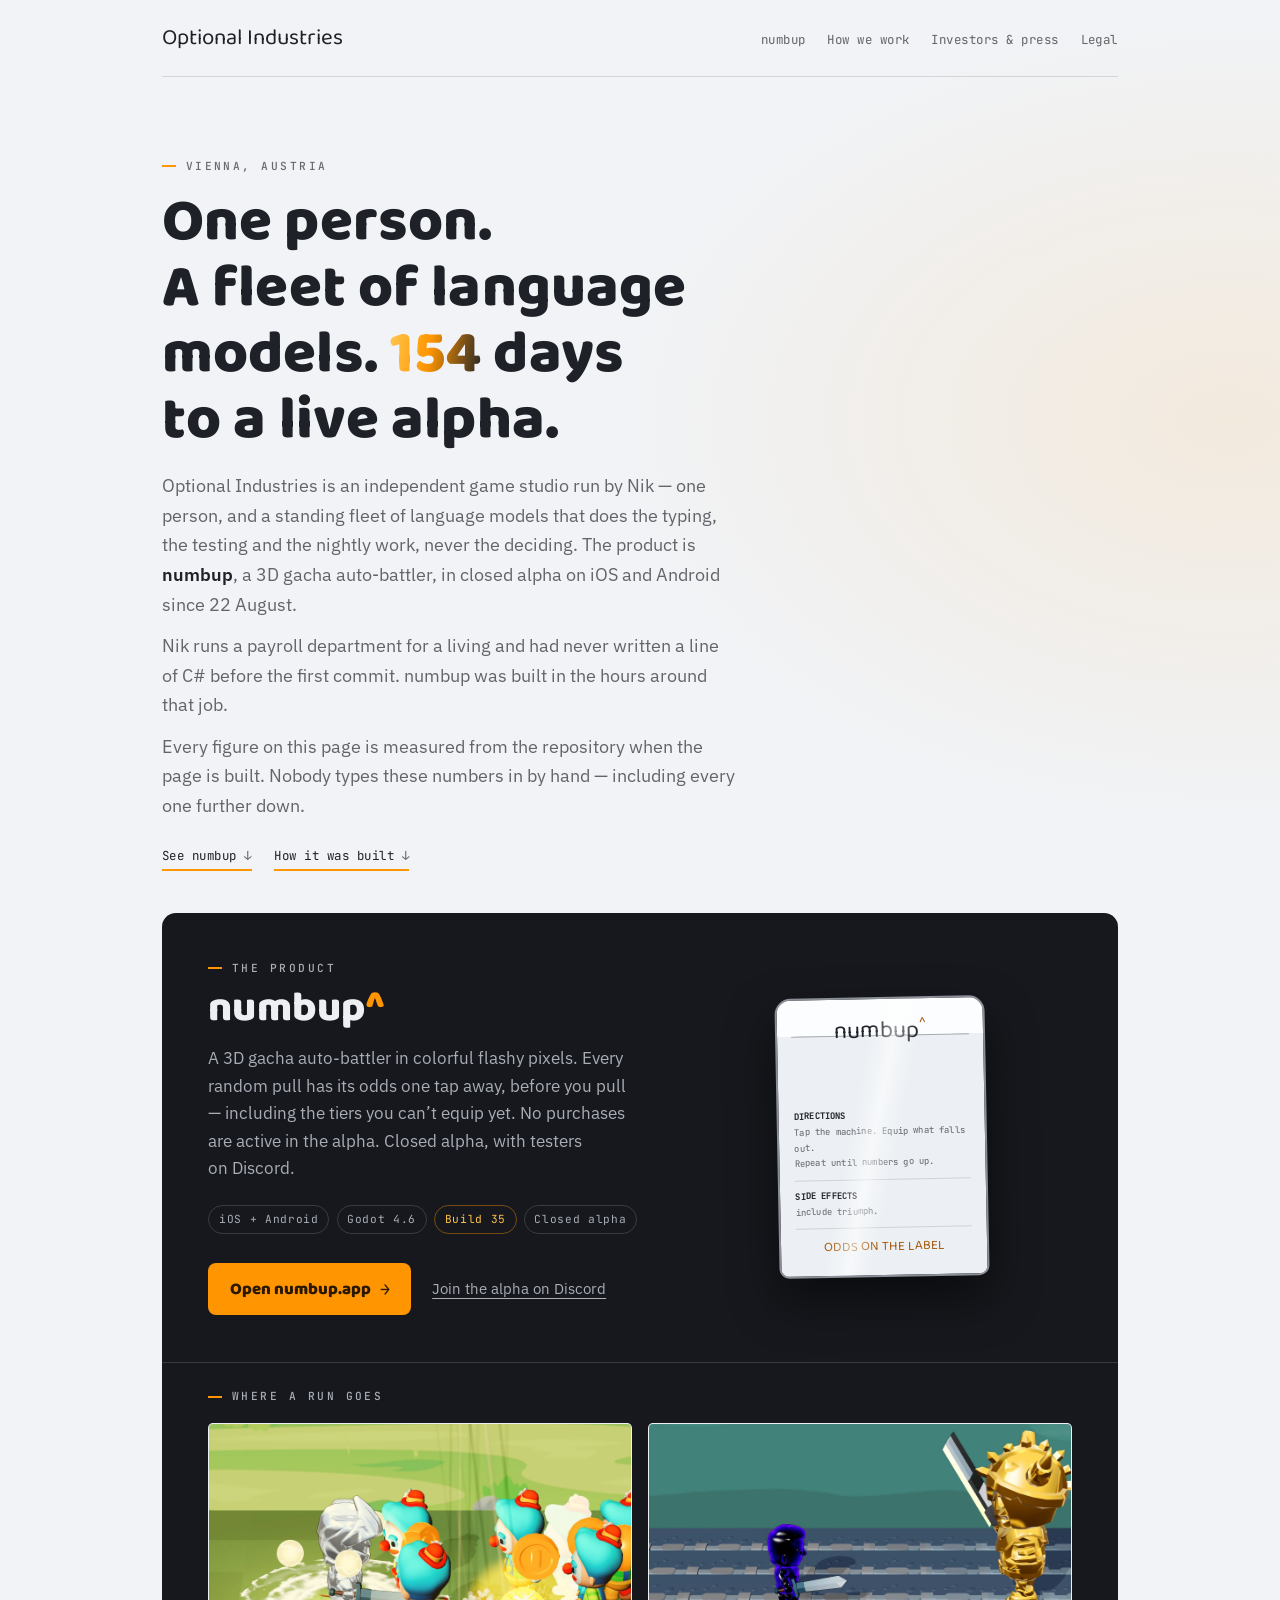
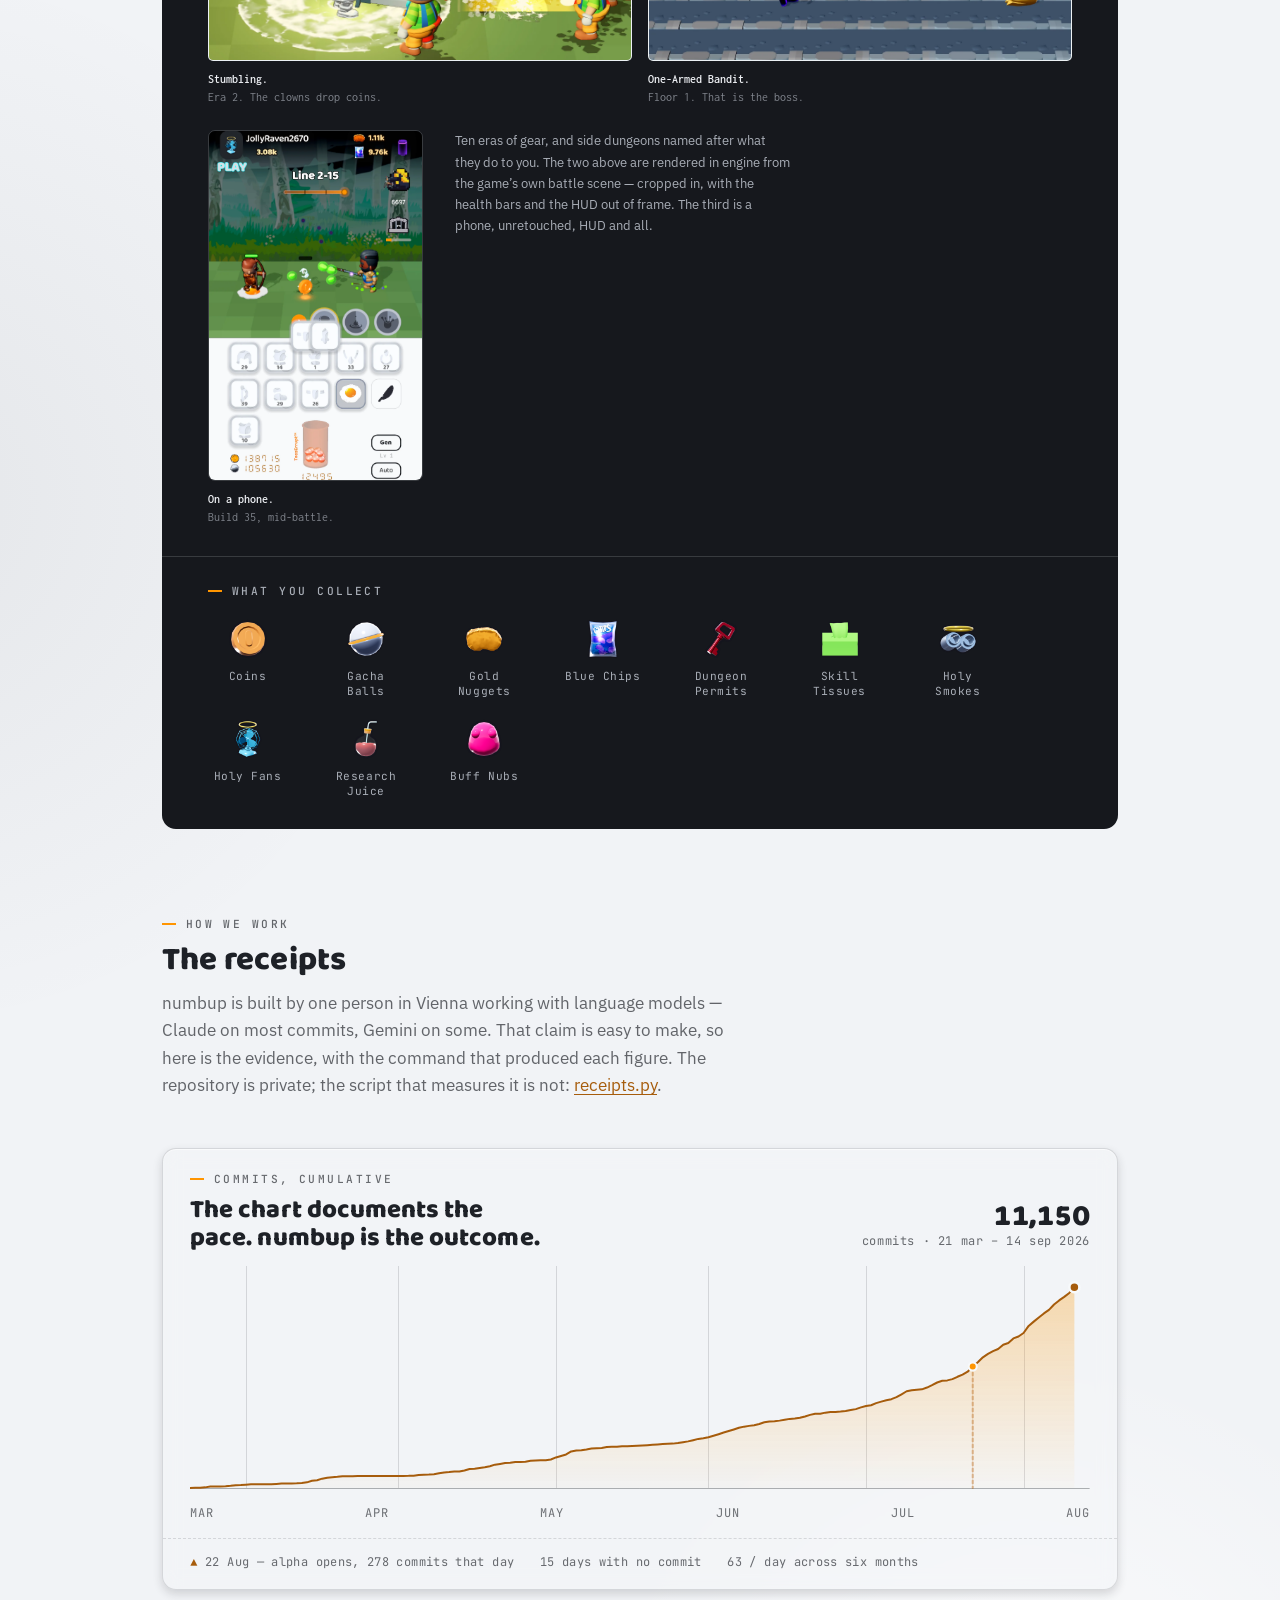
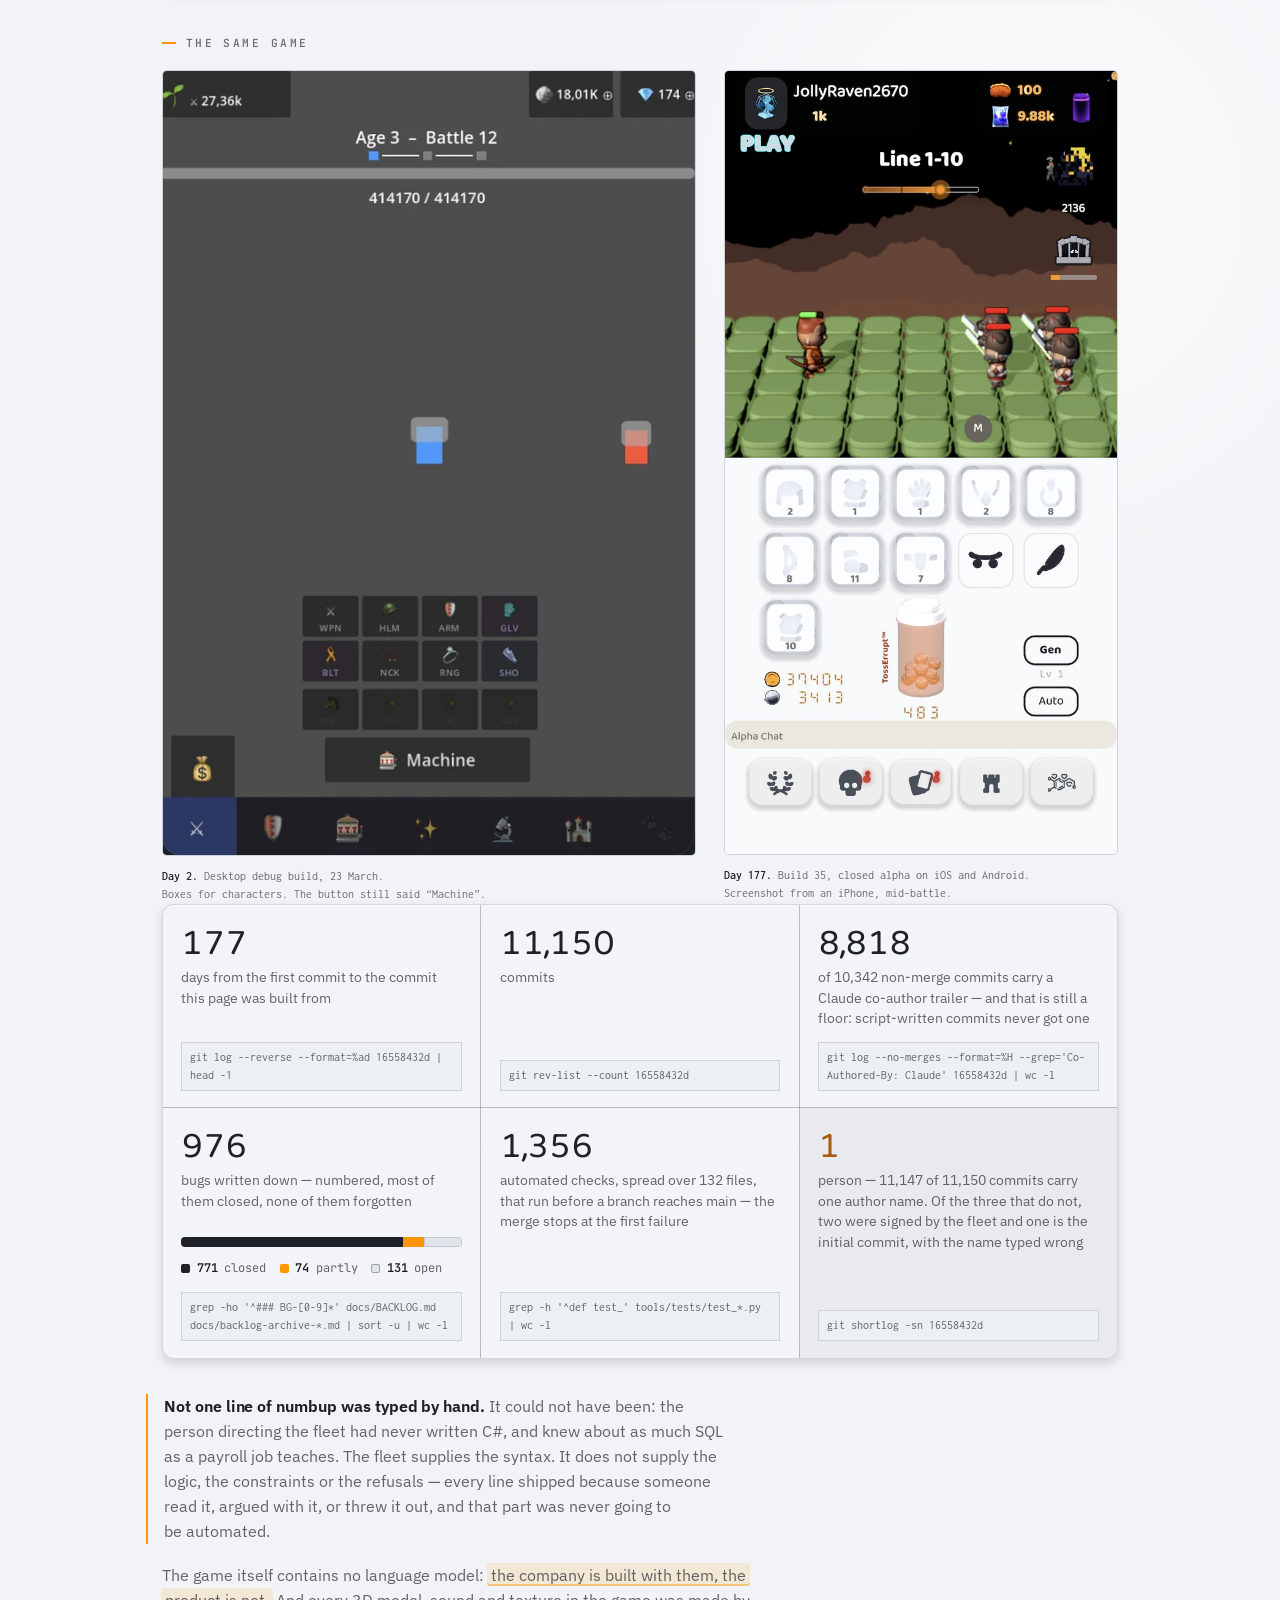
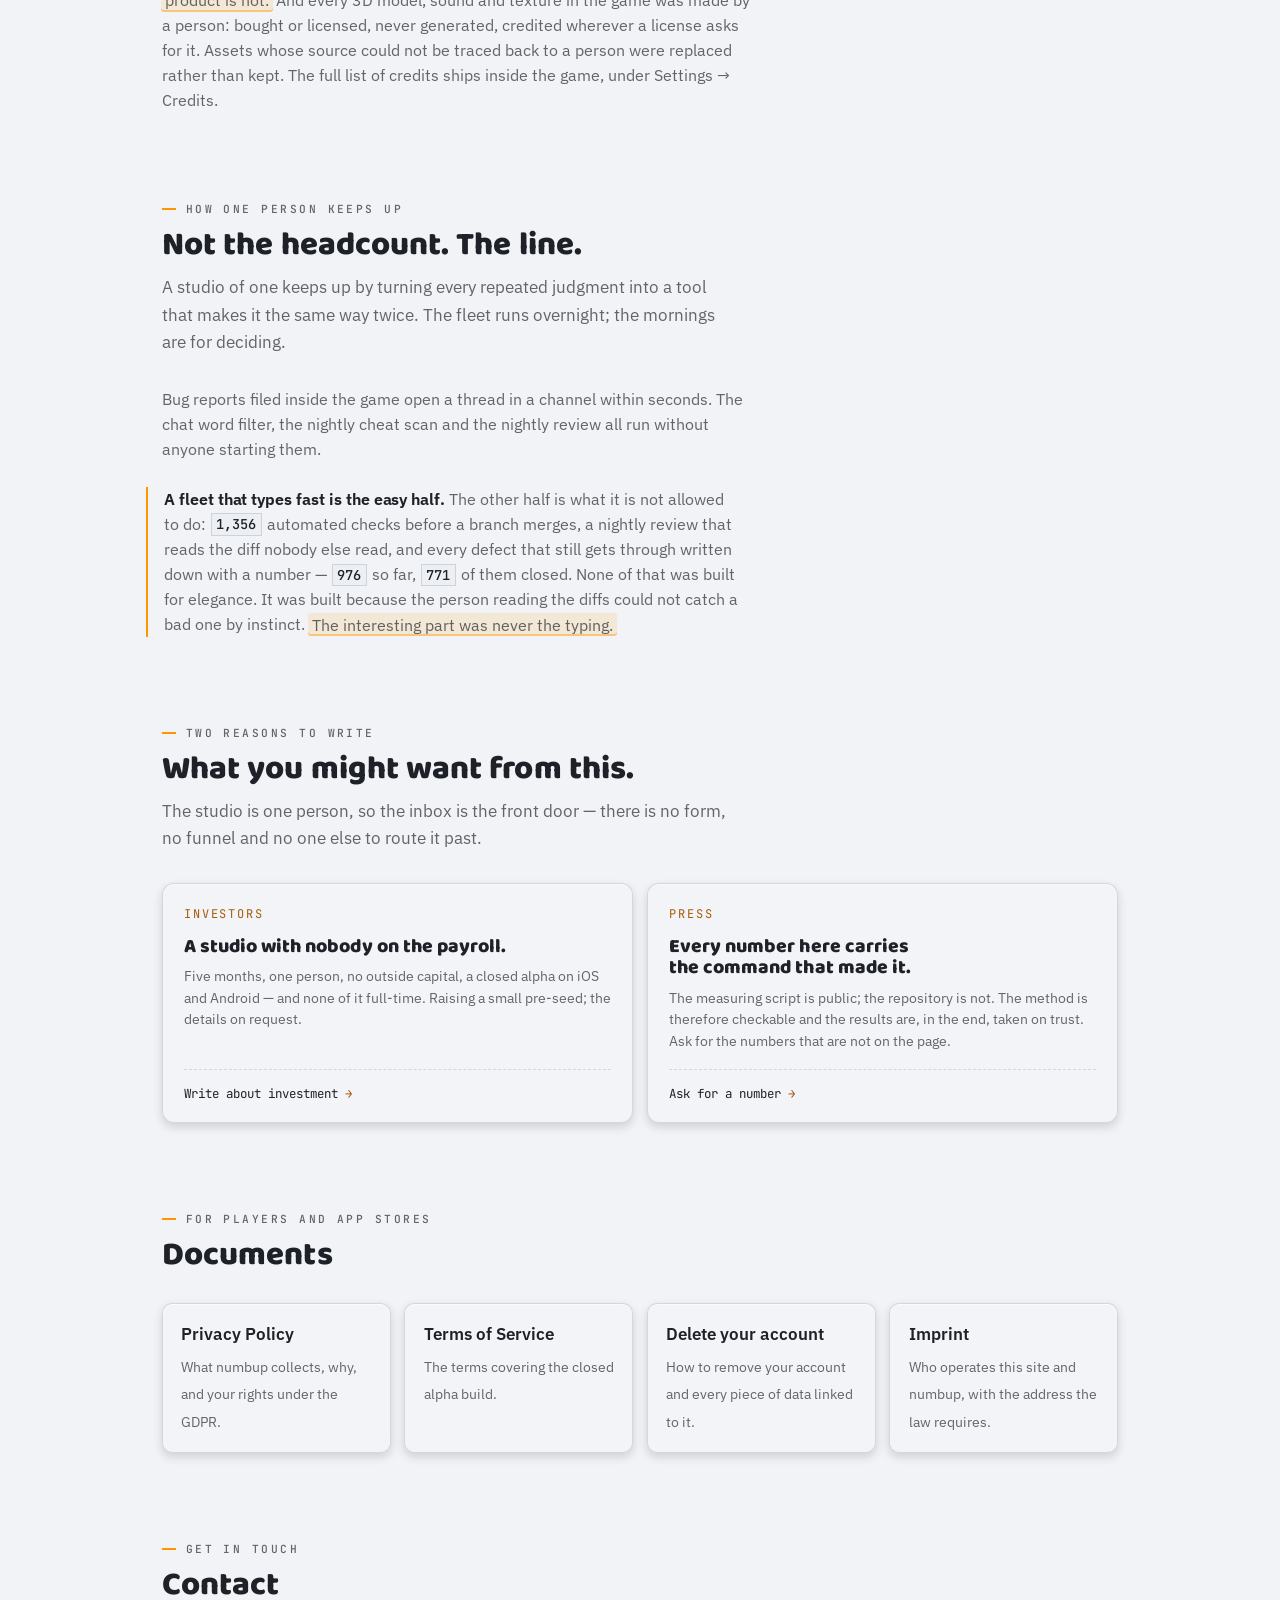
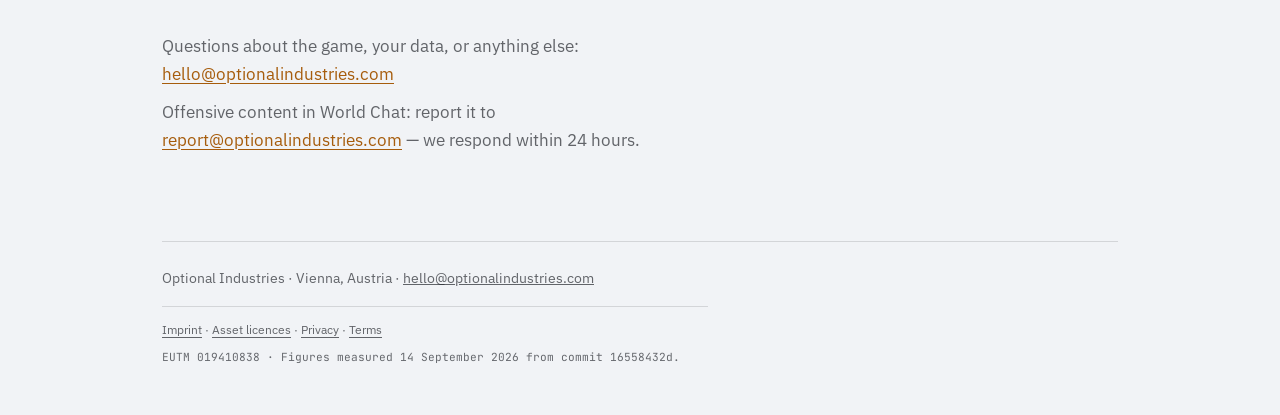
==== index.html @ 422fbe7a "deploy: Stand numbup@16558432d" ====
<!doctype html>
<html lang="en">
<head>
<meta charset="utf-8">
<meta name="viewport" content="width=device-width,initial-scale=1">

<title>Optional Industries — indie game studio in Vienna | numbup</title>
<meta name="description" content="An independent game studio in Vienna. One person, a fleet of language models, 11,150 commits in 154 days to a closed alpha on iOS and Android.">
<meta name="color-scheme" content="light">
<link rel="icon" href="/favicon.svg" type="image/svg+xml">

<meta name="build-source" content="16558432d">
<link rel="canonical" href="https://optionalindustries.com/">

<script type="application/ld+json">
{
  "@context": "https://schema.org",
  "@graph": [
    {
      "@type": "Organization",
      "@id": "https://optionalindustries.com/#studio",
      "name": "Optional Industries",
      "url": "https://optionalindustries.com/",
      "logo": "https://optionalindustries.com/favicon.svg",
      "description": "An independent game studio in Vienna, Austria.",
      "address": {
        "@type": "PostalAddress",
        "addressLocality": "Vienna",
        "addressCountry": "AT"
      }
    },
    {
      "@type": "VideoGame",
      "name": "numbup",
      "url": "https://numbup.app",
      "image": "https://optionalindustries.com/assets/og/og-card.jpg",
      "applicationCategory": "GameApplication",
      "gamePlatform": ["iOS", "Android"],
      "genre": ["Idle", "Gacha", "Auto-battler"],
      "publisher": { "@id": "https://optionalindustries.com/#studio" }
    }
  ]
}
</script>

<meta property="og:type" content="website">
<meta property="og:site_name" content="Optional Industries">
<meta property="og:locale" content="en_US">
<meta property="og:url" content="https://optionalindustries.com/">
<meta property="og:title" content="One person. A fleet of language models. 154 days to a live alpha.">
<meta property="og:description" content="An independent game studio in Vienna. One person, a fleet of language models, 11,150 commits in 154 days to a closed alpha. Every figure on the page carries the command that measured it.">
<meta property="og:image" content="https://optionalindustries.com/assets/og/og-card.jpg">
<meta property="og:image:type" content="image/jpeg">
<meta property="og:image:width" content="1200">
<meta property="og:image:height" content="630">
<meta property="og:image:alt" content="A silver-armoured character swinging a sword into a crowd of clown enemies on a green tiled lane.">
<meta name="twitter:card" content="summary_large_image">
<meta name="twitter:title" content="One person. A fleet of language models. 154 days to a live alpha.">
<meta name="twitter:description" content="An independent game studio in Vienna. 11,150 commits in 154 days to a closed alpha — every figure on the page carries the command that measured it.">
<meta name="twitter:image" content="https://optionalindustries.com/assets/og/og-card.jpg">
<meta name="twitter:image:alt" content="A silver-armoured character swinging a sword into a crowd of clown enemies on a green tiled lane.">

<style>
@font-face {
  font-family: "Baloo 2";
  src: url("/assets/fonts/Baloo2-sub.woff2") format("woff2");
  font-weight: 400 800; font-style: normal; font-display: swap;
}
@font-face {
  font-family: "IBM Plex Sans";
  src: url("/assets/fonts/IBMPlexSans-sub.woff2") format("woff2");
  font-weight: 100 700; font-style: normal; font-display: swap;
}
@font-face {
  font-family: "IBM Plex Sans";
  src: url("/assets/fonts/IBMPlexSans-Italic-sub.woff2") format("woff2");
  font-weight: 100 700; font-style: italic; font-display: swap;
}
@font-face {
  font-family: "JetBrains Mono";
  src: url("/assets/fonts/JetBrainsMono-sub.woff2") format("woff2");
  font-weight: 400 700; font-style: normal; font-display: swap;
}
@font-face {
  font-family: "Inconsolata";
  src: url("/assets/fonts/Inconsolata-sub.woff2") format("woff2");
  font-weight: 200 900; font-style: normal; font-display: swap;
}
</style>

<style>

:root {
  --paper:    #F1F3F6;
  --panel:    #F7F9FB;
  --card:     #ECF0F4;
  --card-dn:  #E0E5EB;
  --ink:      #1E2127;
  
  --ink-mute: rgba(30, 33, 39, 0.68);   
  --ink-soft: rgba(30, 33, 39, 0.66);   
  --ink-faint:rgba(30, 33, 39, 0.63);   
  --border:   rgba(30, 33, 39, 0.14);
  --hairline: rgba(30, 33, 39, 0.34);

  --tin:      #16181D;
  --tin-2:    #1E2127;
  --frame:    #8A8E96;
  --dark-text:#EDEFF3;
  --dark-soft:#A8ADB6;
  --dark-line:rgba(237, 239, 243, 0.16);

  --amber:    #FF9500;
  --amber-hi: #FFC247;
  --amber-dn: #A65C0C;   
  --amber-wash: rgba(255, 149, 0, 0.13);
  --on-amber: #2A1900;

  
  --frost-tint: 244 246 249;
  --frost-mix: 0.44;
  --frost-blur: 9px;
  --frost-fill: rgb(var(--frost-tint) / var(--frost-mix));
  --frost-edge: inset 0 1px 0 rgba(255, 255, 255, 0.55);
  --frost-raise: 0 4px 10px rgba(30, 33, 39, 0.16);
  
  --frost-raise-amber: 0 4px 10px rgba(131, 85, 21, 0.22);

  
  --grid-line: rgba(30, 33, 39, 0.055);
  --grid-cell: 48px;

  --display: "Baloo 2", "Arial Rounded MT Bold", ui-rounded, system-ui, sans-serif;
  --body: "IBM Plex Sans", -apple-system, BlinkMacSystemFont, "Segoe UI", Roboto, sans-serif;
  --mono: "JetBrains Mono", ui-monospace, SFMono-Regular, Menlo, Consolas, monospace;
  
  --code: Consolas, "Inconsolata", "Cascadia Mono", "DejaVu Sans Mono", Menlo, monospace;

  
  --gap-sec: clamp(3.4rem, 8vw, 5.4rem);
  
  --measure: 36rem;

  color-scheme: light;
}

* { margin: 0; padding: 0; box-sizing: border-box; }

html { overflow-x: hidden; overflow-x: clip; }

body {
  
  overflow-x: hidden;
  overflow-x: clip;
  background: var(--paper);
  color: var(--ink);
  font-family: var(--body);
  font-size: 1.0625rem;
  line-height: 1.62;
  -webkit-font-smoothing: antialiased;
  text-rendering: optimizeLegibility;
  position: relative;   
}

body::before {
  content: "";
  position: absolute;
  inset: 0;
  z-index: -1;
  pointer-events: none;
  background:
    radial-gradient(70vw 46vw at 96% 420px, rgba(255, 149, 0, 0.10), transparent 70%),
    radial-gradient(60vw 60vw at -8% 2100px, rgba(30, 33, 39, 0.06), transparent 70%),
    radial-gradient(50vw 50vw at 80% 3400px, rgba(255, 255, 255, 0.75), transparent 70%);
  
  animation: paper-drift 90s ease-in-out infinite alternate;
}
@keyframes paper-drift {
  from { transform: translate3d(0, 0, 0)      scale(1);    }
  to   { transform: translate3d(-1.2%, 0.8%, 0) scale(1.06); }
}
@media (prefers-reduced-motion: reduce) {
  body::before { animation: none; }
}

#sparks {
  position: fixed;
  inset: 0;
  z-index: 60;
  pointer-events: none;
  overflow: hidden;
}

#sparks b {
  position: absolute;
  transform: translate(-50%, -50%);
  white-space: nowrap;
  font-family: var(--display, inherit);
  font-weight: 800;
  font-size: clamp(0.95rem, 2.4vw, 1.35rem);
  letter-spacing: -0.01em;
  text-shadow: 0 1px 0 rgba(255, 255, 255, 0.85);
  animation: word-rise 1150ms cubic-bezier(.2,.8,.25,1) forwards;
}
@keyframes word-rise {
  0%   { opacity: 0; transform: translate(-50%, -50%) scale(0.7)  rotate(var(--tilt)); }
  18%  { opacity: 1; transform: translate(-50%, -62%) scale(1.06) rotate(var(--tilt)); }
  100% { opacity: 0; transform: translate(-50%, -155%) scale(1)   rotate(var(--tilt)); }
}
#sparks i {
  position: absolute;
  width: 11px;
  height: 11px;
  margin: -5.5px 0 0 -5.5px;
  background: currentColor;
  clip-path: polygon(50% 0%, 61% 35%, 98% 35%, 68% 57%, 79% 91%, 50% 70%, 21% 91%, 32% 57%, 2% 35%, 39% 35%);
  animation: spark-fly 720ms cubic-bezier(.16,.7,.3,1) forwards;
}
@keyframes spark-fly {
  from { opacity: 1; transform: translate3d(0, 0, 0) scale(0.35) rotate(0deg); }
  to   { opacity: 0; transform: translate3d(var(--dx), var(--dy), 0) scale(1) rotate(var(--rot)); }
}
@media (prefers-reduced-motion: reduce) {
  #sparks { display: none; }
}

.proof, .figures, .door, .doc {
  background: var(--frost-fill);
  -webkit-backdrop-filter: blur(var(--frost-blur));
  backdrop-filter: blur(var(--frost-blur));
  box-shadow: var(--frost-edge), var(--frost-raise);
}

@supports not ((backdrop-filter: blur(1px)) or (-webkit-backdrop-filter: blur(1px))) {
  .proof, .figures, .door, .doc { background: var(--panel); }
  .fig.punch { background: var(--card); }
}

h1, h2, h3 {
  font-family: var(--display);
  font-weight: 800;
  line-height: 1.1;
  letter-spacing: 0.002em;
  text-wrap: balance;
}

p, li, figcaption { text-wrap: pretty; }

a { color: inherit; }

::selection { background: var(--amber-hi); color: var(--on-amber); }

:is(a, button):focus-visible {
  outline: 3px solid var(--amber-dn);
  outline-offset: 3px;
  border-radius: 6px;
}
:is(.stage, .meta) :is(a, button):focus-visible { outline-color: var(--amber); }

.wrap {
  max-width: 1020px;
  margin: 0 auto;
  padding-inline: clamp(1.1rem, 4vw, 2rem);
}

.eyebrow {
  font-family: var(--mono);
  font-size: 0.7rem;
  font-weight: 500;
  letter-spacing: 0.22em;
  text-transform: uppercase;
  color: var(--ink-soft);
  display: flex;
  align-items: center;
  gap: 0.6rem;
}
.eyebrow::before {
  content: "";
  width: 14px;
  height: 2px;
  background: var(--amber);
  flex: none;
}
.stage .eyebrow, .meta .eyebrow { color: var(--dark-soft); }

.flow {
  background-image: linear-gradient(100deg,
    var(--ink) 0 30%,
    var(--amber) 42%, var(--amber-hi) 50%, var(--amber) 58%,
    var(--ink) 70% 100%);
  background-size: 200% 100%;
  background-position: 100% 0;
  -webkit-background-clip: text;
  background-clip: text;
  color: transparent;
  animation: hero-flow 3.6s linear infinite;
}
@keyframes hero-flow { to { background-position: -100% 0; } }

@media (prefers-reduced-motion: reduce) {
  .flow { animation: none; color: var(--amber-dn); background-image: none; }
  * { animation-duration: 0.001ms !important; transition-duration: 0.001ms !important; }
}

.top {
  display: flex;
  align-items: baseline;
  justify-content: space-between;
  gap: 1.5rem;
  flex-wrap: wrap;
  padding-block: 1.25rem;
  border-bottom: 1px solid var(--border);
}
.wordmark {
  font-family: var(--display);
  font-size: 1.4rem;
  text-decoration: none;
}
.top nav {
  display: flex;
  gap: 1.35rem;
  font-family: var(--mono);
  font-size: 0.78rem;
  letter-spacing: 0.04em;
}
.top nav a {
  
  white-space: nowrap;
  text-decoration: none;
  color: var(--ink-mute);
  border-bottom: 2px solid transparent;
  padding-bottom: 3px;
  transition: color 0.15s, border-color 0.15s;
}
.top nav a:hover { color: var(--ink); border-bottom-color: var(--amber); }

.skip {
  position: absolute;
  left: -9999px;
  top: 0;
  z-index: 80;
  background: var(--ink);
  color: var(--paper);
  font-family: var(--mono);
  font-size: 0.78rem;
  padding: 0.6rem 0.9rem;
  border-radius: 0 0 5px 0;
}
.skip:focus { left: 0; }

:target { scroll-margin-top: 1.75rem; }

.hero { padding-block: clamp(3rem, 8vw, 5rem) clamp(1.8rem, 4vw, 2.6rem); }
.hero h1 {
  font-size: clamp(2.25rem, 6.2vw, 3.75rem);
  max-width: 17ch;
  margin-block: 0.85rem 1.15rem;
}
.hero .lead {
  max-width: var(--measure);
  color: var(--ink-mute);
  font-size: clamp(1.02rem, 2.2vw, 1.14rem);
}
.hero .lead + .lead { margin-top: 0.75rem; }
.hero .lead b { color: var(--ink); font-weight: 600; }

.proof {
  
  margin-top: clamp(2rem, 5vw, 3rem);
  margin-bottom: 0;
  border: 1px solid var(--border);
  border-radius: 14px;
  overflow: hidden;
}
.proof-head {
  display: flex;
  align-items: flex-end;
  justify-content: space-between;
  flex-wrap: wrap;
  gap: 0.9rem 2rem;
  padding: 1.35rem clamp(1.1rem, 3vw, 1.7rem) 0.6rem;
}
.proof-head h2 {
  font-size: clamp(1.25rem, 3vw, 1.6rem);
  margin-top: 0.45rem;
  max-width: 32ch;   
}
.proof-read {
  font-family: var(--mono);
  font-size: 0.75rem;
  letter-spacing: 0.05em;
  color: var(--ink-soft);
  text-align: right;
}
.proof-read b {
  display: block;
  font-family: var(--display);
  font-weight: 800;
  font-size: 1.9rem;
  line-height: 1;
  letter-spacing: 0;
  color: var(--ink);
  font-variant-numeric: tabular-nums;
}
.chart-box {
  position: relative;
  padding: 0.3rem clamp(1.1rem, 3vw, 1.7rem) 0.35rem;
}
.chart-box canvas { display: block; width: 100%; height: 230px; }
@media (max-width: 640px) { .chart-box canvas { height: 180px; } }

.axis {
  display: flex;
  justify-content: space-between;
  padding: 0.15rem clamp(1.1rem, 3vw, 1.7rem) 0;
  font-family: var(--mono);
  font-size: 0.75rem;
  letter-spacing: 0.08em;
  color: var(--ink-faint);
  text-transform: uppercase;
}
.proof-foot {
  border-top: 1px dashed var(--border);
  margin-top: 0.9rem;
  padding: 0.85rem clamp(1.1rem, 3vw, 1.7rem) 1.05rem;
  display: flex;
  flex-wrap: wrap;
  gap: 0.35rem 1.6rem;
  font-family: var(--mono);
  font-size: 0.75rem;
  color: var(--ink-soft);
  letter-spacing: 0.03em;
}
.proof-foot .mark { color: var(--amber-dn); }

section { margin-bottom: var(--gap-sec); }

.stage {
  background: var(--tin);
  color: var(--dark-text);
  border-radius: 14px;
  overflow: hidden;
}
.stage-inner {
  display: grid;
  grid-template-columns: 1.15fr 1fr;
  gap: clamp(1.5rem, 4vw, 3rem);
  align-items: center;
  padding: clamp(1.7rem, 4.5vw, 2.9rem);
}
@media (max-width: 720px) {
  .stage-inner { grid-template-columns: 1fr; }
}
.stage h2 {
  font-size: clamp(1.85rem, 4.6vw, 2.6rem);
  margin-block: 0.55rem 0.85rem;
}
.stage h2 .lit { color: var(--amber); }
.stage p { color: var(--dark-soft); max-width: 42ch; }

.tags {
  display: flex;
  flex-wrap: wrap;
  gap: 0.45rem;
  margin-top: 1.35rem;
}
.tag {
  font-family: var(--mono);
  font-size: 0.7rem;
  letter-spacing: 0.06em;
  padding: 0.3rem 0.6rem;
  border: 1px solid var(--dark-line);
  border-radius: 999px;
  color: var(--dark-soft);
}
.tag.live { border-color: rgba(255, 149, 0, 0.42); color: var(--amber-hi); }

.cta {
  display: inline-flex;
  align-items: center;
  gap: 0.55rem;
  padding: 0.78rem 1.35rem;
  background: var(--amber);
  color: var(--on-amber);
  font-family: var(--display);
  font-weight: 800;
  font-size: 1.05rem;
  text-decoration: none;
  border-radius: 8px;
  transition: background 0.15s, transform 0.15s;
}
.cta:hover { background: var(--amber-hi); transform: translateY(-1px); }
.cta .arrow { font-family: var(--mono); font-weight: 700; }

.cta-row { display: flex; align-items: center; flex-wrap: wrap; gap: 0.6rem 1.3rem; margin-top: 1.8rem; }
.cta-alt {
  color: var(--dark-soft);
  font-size: 0.92rem;
  text-decoration-thickness: 1px;
  text-underline-offset: 4px;
}
.cta-alt:hover { color: var(--amber-hi); }

.tin {
  justify-self: center;
  width: min(210px, 62vw);
  aspect-ratio: 3 / 4;
  border-radius: 16px 16px 10px 10px;
  background: linear-gradient(180deg, #FCFDFE 0 13%, var(--card) 13% 100%);
  border: 2px solid var(--frame);
  box-shadow: 0 22px 46px rgba(0,0,0,0.5), 0 2px 0 rgba(255,255,255,0.16) inset;
  padding: 1.1rem 0.95rem;
  display: flex;
  flex-direction: column;
  color: var(--ink);
  position: relative;
  transform: rotate(-1.1deg);
}
.tin::before {
  content: "";
  position: absolute;
  inset: 13% 0.85rem auto;
  height: 1px;
  background: var(--hairline);
}

.tin::after {
  content: "";
  position: absolute;
  inset: 0;
  border-radius: 14px 14px 8px 8px;
  background: linear-gradient(102deg, rgba(255,255,255,0) 38%, rgba(255,255,255,0.55) 47%, rgba(255,255,255,0) 56%);
  pointer-events: none;
}
.tin-brand {
  font-family: var(--display);
  font-size: 1.5rem;
  line-height: 1;
  text-align: center;
  margin-bottom: auto;
}
.tin-brand sup { color: var(--amber-dn); font-size: 0.62em; }
.tin-label {
  font-family: var(--mono);
  font-size: 0.56rem;
  line-height: 1.75;
  color: var(--ink-mute);
  letter-spacing: 0.02em;
}
.tin-label b { color: var(--ink); font-weight: 700; }
.tin-rule { height: 1px; background: var(--border); margin-block: 0.5rem; }
.tin-dose {
  font-family: var(--display);
  font-size: 0.82rem;
  text-align: center;
  color: var(--amber-dn);
}

.loot {
  border-top: 1px solid var(--dark-line);
  padding: clamp(1.15rem, 3vw, 1.55rem) clamp(1.7rem, 4.5vw, 2.9rem) clamp(1.4rem, 3.5vw, 1.85rem);
}
.loot-row {
  display: flex;
  flex-wrap: wrap;
  gap: 1.15rem clamp(1.1rem, 3.6vw, 2.5rem);
  margin-top: 1.05rem;
}
.loot-item {
  display: flex;
  flex-direction: column;
  align-items: center;
  gap: 0.5rem;
  width: 4.9rem;
}
.loot-item img { display: block; width: 44px; height: 44px; }
.loot-item span {
  font-family: var(--mono);
  font-size: 0.7rem;
  letter-spacing: 0.05em;
  line-height: 1.35;
  text-align: center;
  color: var(--dark-soft);
}

.sec-head { max-width: var(--measure); margin-bottom: 1.9rem; }
.sec-head h2 {
  font-size: clamp(1.55rem, 3.8vw, 2.05rem);
  margin-block: 0.55rem 0.7rem;
}
.sec-head p { color: var(--ink-mute); }
.sec-head a { color: var(--amber-dn); text-decoration-thickness: 1px; text-underline-offset: 3px; }

.bar {
  display: flex;
  height: 14px;
  border-radius: 4px;
  overflow: hidden;
  background: var(--card-dn);
}
.bar i { display: block; height: 100%; }
.bar .done { background: var(--ink); }
.bar .part { background: var(--amber); }
.bar .open { background: var(--card-dn); box-shadow: inset 0 0 0 1px var(--border); }
.legend {
  display: flex;
  flex-wrap: wrap;
  gap: 0.35rem 1.4rem;
  margin-top: 0.65rem;
  font-family: var(--mono);
  font-size: 0.75rem;
  color: var(--ink-mute);
}
.legend span { display: inline-flex; align-items: center; gap: 0.4rem; }
.legend i { width: 9px; height: 9px; border-radius: 2px; flex: none; }
.legend .k-done { background: var(--ink); }
.legend .k-part { background: var(--amber); }
.legend .k-open { background: var(--card-dn); box-shadow: inset 0 0 0 1px var(--hairline); }
.legend b { color: var(--ink); font-weight: 600; font-variant-numeric: tabular-nums; }

.figures {
  display: grid;
  grid-template-columns: repeat(3, 1fr);
  gap: 1px;
  border: 1px solid var(--border);
  border-radius: 12px;
  overflow: hidden;
}
@media (max-width: 880px) { .figures { grid-template-columns: repeat(2, 1fr); } }
@media (max-width: 560px) { .figures { grid-template-columns: 1fr; } }
.fig {
  min-width: 0;   
  
  background: transparent;
  box-shadow: 0 0 0 1px var(--border);
  padding: 1.25rem 1.15rem 1.05rem;
  display: flex;
  flex-direction: column;
  gap: 0.28rem;
}
.fig .n {
  font-family: var(--display);
  font-size: clamp(1.85rem, 4.4vw, 2.35rem);
  line-height: 1;
  font-variant-numeric: tabular-nums;
}
.fig .what {
  font-size: 0.9rem;
  color: var(--ink-mute);
  line-height: 1.42;
}

.src {
  margin-top: auto;
  font-family: var(--code);
  font-size: 0.75rem;
  line-height: 1.5;
  color: var(--ink-mute);
  background-color: var(--card);
  border: 1px solid var(--border);
  border-radius: 0;
  padding: 0.34rem 0.5rem;
  
  white-space: pre-wrap;
  overflow-wrap: anywhere;
}
.fig .what, .fig .legend { margin-bottom: 0.55rem; }

.fig .bar { margin-top: 0.75rem; height: 10px; }
.fig .legend { margin-top: 0.5rem; font-size: 0.75rem; gap: 0.25rem 0.85rem; }

.fig.punch { background: rgba(30, 33, 39, 0.045); }

.then-now { margin-top: 2.75rem; }
.tn-pair {
  display: flex;
  gap: 1.75rem;
  align-items: flex-start;
  margin-top: 1.1rem;
}

.tn-pair figure { margin: 0; min-width: 0; }
.tn-pair figure:first-child  { flex: 0.678 1 0; }
.tn-pair figure:nth-child(2) { flex: 0.500 1 0; }
.tn-pair img {
  display: block;
  width: 100%;
  height: auto;
  border: 1px solid var(--border);
  border-radius: 5px;
  background: var(--card);
}
.tn-cap {
  margin-top: 0.65rem;
  font-family: var(--code);
  font-size: 0.75rem;
  line-height: 1.55;
  color: var(--ink-soft);
}
.tn-cap b { font-weight: 600; color: var(--ink); }
.tn-cap span { display: block; color: var(--ink-faint); }
@media (max-width: 620px) {
  .tn-pair { flex-direction: column; gap: 1.25rem; }
  .tn-pair figure:first-child, .tn-pair figure:nth-child(2) { flex: 0 0 auto; }
}
.fig.punch .n { color: var(--amber-dn); }

.eras {
  border-top: 1px solid var(--dark-line);
  padding: clamp(1.15rem, 3vw, 1.55rem) clamp(1.7rem, 4.5vw, 2.9rem) clamp(1.4rem, 3.5vw, 1.85rem);
}
.era-row {
  display: grid;
  grid-template-columns: repeat(2, 1fr);
  gap: 1rem;
  margin-top: 1.1rem;
}
.era-row figure { margin: 0; min-width: 0; }
.era-row img {
  display: block;
  width: 100%;
  height: auto;
  aspect-ratio: 16 / 9;
  object-fit: cover;
  border: 1px solid var(--border);
  border-radius: 5px;
  background: var(--card);
}

.era-row img { border-color: var(--dark-line); }
.era-cap {
  margin-top: 0.55rem;
  font-family: var(--code);
  font-size: 0.75rem;
  line-height: 1.5;
  color: var(--dark-soft);
}
.era-cap b { font-weight: 600; color: var(--dark-text); }
.era-cap span { display: block; color: var(--dark-soft); opacity: 0.72; }

.era-foot {
  display: grid;
  grid-template-columns: minmax(0, 215px) 1fr;
  gap: clamp(1.2rem, 3vw, 2rem);
  align-items: start;
  margin-top: 1.5rem;
}
.era-foot figure { margin: 0; min-width: 0; }
.era-foot img {
  display: block;
  width: 100%;
  height: auto;
  border: 1px solid var(--dark-line);
  border-radius: 7px;
}
.era-note {
  margin-top: 0;
  max-width: 46ch;
  font-size: 0.83rem;
  line-height: 1.6;
  color: var(--dark-soft);
}
@media (max-width: 620px) {
  .era-foot { grid-template-columns: 1fr; }
  .era-foot figure { max-width: 215px; }
}
@media (max-width: 620px) {
  .era-row { grid-template-columns: 1fr; gap: 1.25rem; }
}

.note-line {
  margin-top: 1.5rem;
  max-width: calc(var(--measure) + 1.15rem);
  color: var(--ink-mute);
  font-size: 0.97rem;
}
.figures + .note-line { margin-top: 2.2rem; }
.note-line strong { color: var(--ink); font-weight: 650; letter-spacing: -0.003em; }

.num {
  font-family: var(--mono);
  font-weight: 500;
  font-size: 0.88em;
  font-variant-numeric: tabular-nums;
  letter-spacing: 0;
  color: var(--ink);
  background: var(--card);
  border: 1px solid var(--border);
  border-radius: 0;           
  padding: 0.1em 0.34em;
  margin-inline: 0.06em;
  white-space: nowrap;
}
.stage .num, .meta .num {
  color: var(--dark-text);
  background: rgba(237, 239, 243, 0.09);
  border-color: var(--dark-line);
}

mark {
  background: var(--amber-wash);
  color: inherit;
  padding: 0.1em 0.26em;
  margin-inline: -0.08em;
  border-radius: 3px;
  box-shadow: inset 0 -2px 0 rgba(255, 149, 0, 0.42);
  -webkit-box-decoration-break: clone;
  box-decoration-break: clone;
}

.note-line.key {
  border-inline-start: 2px solid var(--amber);
  padding-inline-start: 1rem;
  margin-inline-start: -1rem;
  max-width: calc(var(--measure) + 1rem);
}
.note-line.key + .note-line { margin-top: 1.15rem; }

.note-line a { color: var(--amber-dn); text-decoration-thickness: 1px; text-underline-offset: 3px; }

.hero-jump {
  display: flex;
  flex-wrap: wrap;
  gap: 1.4rem;
  margin-top: 1.6rem;
  font-family: var(--mono);
  font-size: 0.78rem;
  letter-spacing: 0.04em;
}
.hero-jump a {
  color: var(--ink);
  text-decoration: none;
  border-bottom: 2px solid var(--amber);
  padding-bottom: 3px;
}
.hero-jump a::after { content: " \2193"; color: var(--ink-soft); }
.hero-jump a:hover { color: var(--amber-dn); }

.doors {
  display: grid;
  grid-template-columns: repeat(auto-fit, minmax(250px, 1fr));
  gap: 0.9rem;
}
.door {
  display: flex;
  flex-direction: column;
  text-decoration: none;
  border: 1px solid var(--border);
  border-radius: 12px;
  padding: 1.3rem 1.3rem 1.15rem;
  transition: border-color 0.15s, box-shadow 0.15s, transform 0.15s;
}

.door:hover { border-color: var(--amber); box-shadow: var(--frost-edge), var(--frost-raise-amber); transform: translateY(-2px); }
.door .who {
  font-family: var(--mono);
  font-size: 0.75rem;
  letter-spacing: 0.16em;
  text-transform: uppercase;
  color: var(--amber-dn);
  margin-bottom: 0.7rem;
}
.door h3 { font-size: 1.22rem; margin-bottom: 0.5rem; }
.door p { font-size: 0.9rem; color: var(--ink-mute); line-height: 1.5; margin-bottom: 1.1rem; }
.door .go {
  margin-top: auto;   
  padding-top: 0.85rem;
  border-top: 1px dashed var(--border);
  font-family: var(--mono);
  font-size: 0.78rem;
  color: var(--ink);
  display: flex;
  align-items: center;
  flex-wrap: wrap;
  gap: 0.2rem 0.45rem;
  overflow-wrap: anywhere;
  min-width: 0;
}
.door .go .arrow { color: var(--amber-dn); transition: transform 0.15s; }
.door:hover .go .arrow { transform: translateX(3px); }

.docs {
  display: grid;
  grid-template-columns: repeat(auto-fit, minmax(210px, 1fr));
  gap: 0.85rem;
}
.doc {
  display: block;
  text-decoration: none;
  border: 1px solid var(--border);
  border-radius: 10px;
  padding: 1.05rem 1.15rem;
  transition: border-color 0.15s;
}
.doc:hover { border-color: var(--hairline); }
.doc strong { display: block; font-weight: 600; margin-bottom: 0.28rem; }
.doc span { font-size: 0.88rem; color: var(--ink-mute); line-height: 1.45; }

.contact p { max-width: var(--measure); color: var(--ink-mute); }
.contact p + p { margin-top: 0.7rem; }
.contact a { color: var(--amber-dn); text-decoration-thickness: 1px; text-underline-offset: 3px; }

footer.site {
  border-top: 1px solid var(--border);
  padding-block: 1.6rem 3rem;
  font-size: 0.86rem;
  color: var(--ink-mute);
}
footer.site .fine {
  margin-top: 0.55rem;
  font-family: var(--mono);
  font-size: 0.7rem;
  color: var(--ink-soft);
}

footer.site .imprint {
  margin-top: 1rem;
  padding-top: 0.8rem;
  border-top: 1px solid var(--border);
  max-width: 78ch;
  font-size: 0.78rem;
  line-height: 1.62;
  color: var(--ink-soft);
}
footer.site .imprint a {
  color: var(--ink-mute);
  text-decoration-thickness: 1px;
  text-underline-offset: 3px;
}
footer.site .imprint a:hover { color: var(--amber-dn); }

.ad { font-weight: 600; color: var(--ink-mute); }

footer.site .imprint-label {
  display: block;
  font-family: var(--mono);
  font-size: 0.72rem;
  letter-spacing: 0.18em;
  text-transform: uppercase;
  color: var(--ink-faint);
  margin-bottom: 0.3rem;
}

</style>

<a class="skip" href="#main">Skip to content</a>

<div class="wrap">

  <header class="top">
    <a class="wordmark" href="#">Optional&nbsp;Industries</a>
    <nav>
      <a href="#numbup">numbup</a>
      <a href="#receipts">How we work</a>
      <a href="#work">Investors &amp; press</a>
      <a href="#docs">Legal</a>
    </nav>
  </header>

  <main id="main">
  <div class="hero">
    <p class="eyebrow">Vienna, Austria</p>
    <h1>One person. A&nbsp;fleet of language models. <span class="flow">154&nbsp;days</span> to a live alpha.</h1>
    <p class="lead">Optional Industries is an independent game studio run by Nik — one
       person, and a standing fleet of language models that does the typing, the testing and the
       nightly work, never the deciding. The product is <b>numbup</b>, a 3D gacha auto-battler, in closed alpha
       on iOS and Android since 22&nbsp;August.</p>
    <p class="lead">Nik runs a payroll department for a living and had never written a line
       of C# before the first commit. numbup was built in the hours around that job.</p>
    <p class="lead">Every figure on this page is measured from the repository when the page is
       built. Nobody types these numbers in by hand — including every one further down.</p>
    
    <p class="hero-jump">
      <a href="#numbup">See numbup</a>
      <a href="#receipts">How it was built</a>
    </p>
  </div>

  
  <section id="numbup" class="stage">
    <div class="stage-inner">
      <div>
        <p class="eyebrow">The product</p>
        <h2>numbup<span class="lit">^</span></h2>
        
        <p>A 3D gacha auto-battler in colorful flashy pixels. Every random pull has its odds one
           tap away, before you pull &mdash; including the tiers you can&rsquo;t equip yet.
           No purchases are active in the alpha. Closed alpha, with testers on Discord.</p>
        <div class="tags">
          <span class="tag">iOS + Android</span>
          <span class="tag">Godot 4.6</span>
          <span class="tag live">Build 35</span>
          <span class="tag">Closed alpha</span>
        </div>
        <div class="cta-row">
          <a class="cta" href="https://numbup.app">Open numbup.app <span class="arrow">→</span></a>
          
<a class="cta-alt" target="_blank" rel="noopener" href="https://discord.gg/6MsjYg2p4X">Join the alpha on Discord</a>
        </div>
      </div>

      <div class="tin" aria-hidden="true">
        <div class="tin-brand">numbup<sup>^</sup></div>
        <div class="tin-label">
          <b>DIRECTIONS</b><br>
          Tap the machine. Equip what falls out.<br>
          Repeat until numbers go up.
          <div class="tin-rule"></div>
          <b>SIDE EFFECTS</b><br>
          include triumph.
        </div>
        <div class="tin-rule"></div>
        <div class="tin-dose">ODDS ON THE LABEL</div>
      </div>
    </div>

    
    <div class="eras">
      <p class="eyebrow">Where a run goes</p>
      <div class="era-row">
        <figure>
          <img src="/assets/shots/eras/era1_PolishedSilver_vsclown.webp" width="1920" height="1080"
               loading="lazy" decoding="async"
               alt="A silver-armoured character swinging a sword into a crowd of clown enemies on a green tiled lane, coins bursting out of one of them.">
          <p class="era-cap"><b>Stumbling.</b><span>Era 2. The clowns drop coins.</span></p>
        </figure>
        <figure>
          <img src="/assets/shots/eras/dng_OneArmedBandit_f1_v1.webp" width="1920" height="1080"
               loading="lazy" decoding="async"
               alt="A small dark violet character facing a golden boss roughly three times its size, sword raised, on a grey stone lane.">
          <p class="era-cap"><b>One-Armed Bandit.</b><span>Floor 1. That is the boss.</span></p>
        </figure>
      </div>
      
      <div class="era-foot">
        <figure>
          <img src="/assets/shots/eras/device_phone.webp" width="1206" height="1977"
               loading="lazy" decoding="async"
               alt="The same game running on a phone: an archer facing an enemy on a green lane in a dark forest, with the equipment slots, the pill bottle and the currency counters below it.">
          <p class="era-cap"><b>On a phone.</b><span>Build 35, mid-battle.</span></p>
        </figure>
        <p class="era-note">Ten eras of gear, and side dungeons named after what they do to you.
           The two above are rendered in engine from the game&rsquo;s own battle scene &mdash;
           cropped in, with the health bars and the HUD out of frame. The third is a phone,
           unretouched, HUD and all.</p>
      </div>
    </div>

    <div class="loot">
      <p class="eyebrow">What you collect</p>
      <div class="loot-row">
          <div class="loot-item"><img src="/assets/icons/coins.png" alt="" width="144" height="144" loading="lazy" decoding="async"><span>Coins</span></div>
          <div class="loot-item"><img src="/assets/icons/gacha-balls.png" alt="" width="144" height="144" loading="lazy" decoding="async"><span>Gacha Balls</span></div>
          <div class="loot-item"><img src="/assets/icons/gold-nuggets.png" alt="" width="144" height="144" loading="lazy" decoding="async"><span>Gold Nuggets</span></div>
          <div class="loot-item"><img src="/assets/icons/blue-chips.png" alt="" width="144" height="144" loading="lazy" decoding="async"><span>Blue Chips</span></div>
          <div class="loot-item"><img src="/assets/icons/dungeon-permits.png" alt="" width="144" height="144" loading="lazy" decoding="async"><span>Dungeon Permits</span></div>
          <div class="loot-item"><img src="/assets/icons/skill-tissues.png" alt="" width="144" height="144" loading="lazy" decoding="async"><span>Skill Tissues</span></div>
          <div class="loot-item"><img src="/assets/icons/holy-smokes.png" alt="" width="144" height="144" loading="lazy" decoding="async"><span>Holy Smokes</span></div>
          <div class="loot-item"><img src="/assets/icons/holy-fans.png" alt="" width="144" height="144" loading="lazy" decoding="async"><span>Holy Fans</span></div>
          <div class="loot-item"><img src="/assets/icons/research-juice.png" alt="" width="144" height="144" loading="lazy" decoding="async"><span>Research Juice</span></div>
          <div class="loot-item"><img src="/assets/icons/buff-nubs.png" alt="" width="144" height="144" loading="lazy" decoding="async"><span>Buff Nubs</span></div>
      </div>
    </div>
  </section>

  
  <section id="receipts">
    <div class="sec-head">
      <p class="eyebrow">How we work</p>
      <h2>The receipts</h2>
      <p>numbup is built by one person in Vienna working with language models — Claude on most
         commits, Gemini on some. That claim is easy to make, so here is the evidence, with the
         command that produced each figure. The repository is private; the script that measures
         it is not: <a href="https://optionalindustries.com/receipts.py">receipts.py</a>.</p>
    </div>

    
    <div class="proof">
      <div class="proof-head">
        <div>
          <p class="eyebrow">Commits, cumulative</p>
          <h2>The chart documents the pace. numbup is the outcome.</h2>
        </div>
        <p class="proof-read"><b>11,150</b>commits · 21 mar – 14 sep 2026</p>
      </div>
      <div class="chart-box">
        <canvas id="growth" role="img"
          aria-label="Cumulative commits from 21 March 2026 to 14 September 2026, rising from 1 to 11,150, with the curve steepening sharply through August."></canvas>
      </div>
      <div class="axis">
        <span>Mar</span><span>Apr</span><span>May</span><span>Jun</span><span>Jul</span><span>Aug</span>
      </div>
      <div class="proof-foot">
        <span><span class="mark">▲</span> 22 Aug — alpha opens, 278 commits that day</span>
        <span>15 days with no commit</span>
        <span>63 / day across six months</span>
      </div>
    </div>

    
    <div class="then-now">
      <p class="eyebrow">The same game</p>
      <div class="tn-pair">
        <figure>
          <img src="/assets/shots/before.webp" width="600" height="885"
               loading="lazy" decoding="async"
               alt="An early build of numbup: grey rectangles standing in for the player and the enemies, emoji icons in the equipment slots, and a button labelled Machine.">
          <p class="tn-cap"><b>Day 2.</b> Desktop debug build, 23&nbsp;March.
            <span>Boxes for characters. The button still said &ldquo;Machine&rdquo;.</span></p>
        </figure>
        <figure>
          <img src="/assets/shots/after.webp" width="640" height="1280"
               loading="lazy" decoding="async"
               alt="numbup today: 3D characters on a green tiled lane in front of a mountain backdrop, an archer facing three enemies with health bars, and below them the equipment slots, the pill bottle and the navigation bar.">
          <p class="tn-cap"><b>Day 177.</b> Build 35, closed alpha on iOS and Android.
            <span>Screenshot from an iPhone, mid-battle.</span></p>
        </figure>
      </div>
    </div>

    <div class="figures">
      <div class="fig">
        <span class="n">177</span>
        <span class="what">days from the first commit to the commit this page was built from</span>
        <span class="src">git log --reverse --format=%ad 16558432d | head -1</span>
      </div>
      <div class="fig">
        <span class="n">11,150</span>
        <span class="what">commits</span>
        <span class="src">git rev-list --count 16558432d</span>
      </div>
      <div class="fig">
        <span class="n">8,818</span>
        <span class="what">of 10,342 non-merge commits carry a Claude co-author trailer
          — and that is still a floor: script-written commits never got one</span>
        <span class="src">git log --no-merges --format=%H --grep='Co-Authored-By: Claude' 16558432d | wc -l</span>
      </div>
      <div class="fig">
        <span class="n">976</span>
        <span class="what">bugs written down — numbered, most of them closed, none of them forgotten</span>
        <div class="bar" role="img" aria-label="Of 976 logged bugs: 771 closed, 74 partially closed, 131 open.">
          <i class="done" style="width:79.0%"></i>
          <i class="part" style="width:7.6%"></i>
          <i class="open" style="width:13.4%"></i>
        </div>
        <div class="legend">
          <span><i class="k-done"></i> <b>771</b> closed</span>
          <span><i class="k-part"></i> <b>74</b> partly</span>
          <span><i class="k-open"></i> <b>131</b> open</span>
        </div>
        <span class="src">grep -ho '^### BG-[0-9]*' docs/BACKLOG.md docs/backlog-archive-*.md | sort -u | wc -l</span>
      </div>
      <div class="fig">
        <span class="n">1,356</span>
        <span class="what">automated checks, spread over 132 files, that run before a branch reaches
          main — the merge stops at the first failure</span>
        <span class="src">grep -h '^def test_' tools/tests/test_*.py | wc -l</span>
      </div>
      <div class="fig punch">
        <span class="n">1</span>
        <span class="what">person — 11,147 of 11,150 commits carry one author name. Of the three that do not, two were signed by the fleet and one is the initial commit, with the name typed wrong</span>
        <span class="src">git shortlog -sn 16558432d</span>
      </div>
    </div>

    <p class="note-line key"><strong>Not one line of numbup was typed by hand.</strong> It could not
       have been: the person directing the fleet had never written C#, and knew about as much SQL
       as a payroll job teaches. The fleet supplies the syntax. It does not supply the logic, the
       constraints or the refusals — every line shipped because someone read it, argued with it,
       or threw it out, and that part was never going to be automated.</p>

    <p class="note-line">The game itself contains no language model:
       <mark>the company is built with them, the product is not.</mark> And every 3D model, sound and texture in the game was made by a
       person: bought or licensed, never generated, credited wherever a license asks for it. Assets
       whose source could not be traced back to a person were replaced rather than kept. The full
       list of credits ships inside the game, under Settings &rarr; Credits.</p>

  </section>

  
  <section id="fleet">
    <div class="sec-head">
      <p class="eyebrow">How one person keeps up</p>
      <h2>Not the headcount. The line.</h2>
      <p>A studio of one keeps up by turning every repeated judgment into a tool that makes it
         the same way twice. The fleet runs overnight; the mornings are for deciding.</p>
    </div>

    <p class="note-line">Bug reports filed inside the game open a thread in a channel within
       seconds. The chat word filter, the nightly cheat scan and the nightly review all run
       without anyone starting them.</p>

    <p class="note-line key"><strong>A fleet that types fast is the easy half.</strong> The other half
       is what it is not allowed to do: <b class="num">1,356</b> automated checks before a branch merges, a nightly review that
       reads the diff nobody else read, and every defect that still gets through written down with
       a number &mdash; <b class="num">976</b> so far, <b class="num">771</b> of
       them closed. None of that was built for elegance. It was built because the person reading
       the diffs could not catch a bad one by instinct.
       <mark>The interesting part was never the typing.</mark></p>
  </section>

  
  <section id="work">
    <div class="sec-head">
      <p class="eyebrow">Two reasons to write</p>
      <h2>What you might want from this.</h2>
      <p>The studio is one person, so the inbox is the front door — there is no form, no funnel
         and no one else to route it past.</p>
    </div>

    <div class="doors">
      <a class="door" href="mailto:hello@optionalindustries.com?subject=numbup%20%E2%80%94%20investment">
        <span class="who">Investors</span>
        <h3>A studio with nobody on the payroll.</h3>
        
        <p>Five months, one person, no outside capital, a closed alpha on iOS and Android — and none of it
           full-time. Raising a small pre-seed; the details on request.</p>
        <span class="go">Write about investment <span class="arrow">→</span></span>
      </a>
      <a class="door" href="mailto:hello@optionalindustries.com?subject=Press">
        <span class="who">Press</span>
        <h3>Every number here carries the command that made it.</h3>
        <p>The measuring script is public; the repository is not. The method is therefore
           checkable and the results are, in the end, taken on trust. Ask for the numbers
           that are not on the page.</p>
        <span class="go">Ask for a number <span class="arrow">→</span></span>
      </a>
    </div>
  </section>

  
  <section id="docs">
    <div class="sec-head">
      <p class="eyebrow">For players and app stores</p>
      <h2>Documents</h2>
    </div>
    <div class="docs">
      <a class="doc" href="https://optionalindustries.com/numbup/privacy.html"><strong>Privacy Policy</strong>
        <span>What numbup collects, why, and your rights under the GDPR.</span></a>
      <a class="doc" href="https://optionalindustries.com/numbup/terms.html"><strong>Terms of Service</strong>
        <span>The terms covering the closed alpha build.</span></a>
      <a class="doc" href="https://optionalindustries.com/numbup/delete-account.html"><strong>Delete your account</strong>
        <span>How to remove your account and every piece of data linked to it.</span></a>
      <a class="doc" href="https://optionalindustries.com/numbup/imprint.html"><strong>Imprint</strong>
        <span>Who operates this site and numbup, with the address the law requires.</span></a>
    </div>
  </section>

  <section id="contact" class="contact">
    <div class="sec-head">
      <p class="eyebrow">Get in touch</p>
      <h2>Contact</h2>
    </div>
    <p>Questions about the game, your data, or anything else:
       <a href="mailto:hello@optionalindustries.com">hello@optionalindustries.com</a></p>
    <p>Offensive content in World Chat: report it to
       <a href="mailto:report@optionalindustries.com">report@optionalindustries.com</a> —
       we respond within 24 hours.</p>
  </section>

  </main>

  <footer class="site">
    <p>Optional Industries · Vienna, Austria ·
       <a href="mailto:hello@optionalindustries.com">hello@optionalindustries.com</a></p>
    
    <p class="imprint">
      <a href="https://optionalindustries.com/numbup/imprint.html">Imprint</a> &middot;
      <a href="https://optionalindustries.com/numbup/licenses.html">Asset licences</a> &middot;
      <a href="https://optionalindustries.com/numbup/privacy.html">Privacy</a> &middot;
      <a href="https://optionalindustries.com/numbup/terms.html">Terms</a>
    </p>
    <p class="fine">EUTM 019410838 · Figures measured 14 September 2026 from commit 16558432d.</p>
  </footer>

</div>

<script>
(function () {
  "use strict";
  var reduce = window.matchMedia && window.matchMedia("(prefers-reduced-motion: reduce)").matches;

  function css(name) {
    return getComputedStyle(document.documentElement).getPropertyValue(name).trim();
  }

  
  function fit(cv) {
    var r = cv.getBoundingClientRect();
    var dpr = Math.min(window.devicePixelRatio || 1, 2);
    cv.width = Math.max(1, Math.round(r.width * dpr));
    cv.height = Math.max(1, Math.round(r.height * dpr));
    var ctx = cv.getContext("2d");
    ctx.setTransform(dpr, 0, 0, dpr, 0, 0);
    return { ctx: ctx, w: r.width, h: r.height };
  }

  

  var SERIES = [1,16,16,34,80,80,80,89,117,153,160,177,200,200,200,200,206,222,239,247,248,253,276,306,388,418,505,557,585,604,632,638,642,649,655,655,655,655,655,655,655,655,655,657,669,705,718,726,745,794,841,864,896,896,947,1026,1046,1085,1122,1178,1263,1305,1351,1367,1411,1412,1420,1470,1483,1501,1504,1543,1655,1733,1815,1979,2027,2047,2086,2134,2154,2165,2214,2226,2234,2261,2266,2274,2288,2302,2318,2336,2355,2379,2390,2402,2435,2481,2524,2589,2658,2693,2746,2826,2912,3002,3082,3168,3258,3321,3363,3400,3465,3557,3601,3616,3647,3691,3741,3760,3803,3874,3957,4016,4022,4079,4118,4119,4136,4164,4218,4270,4362,4438,4481,4592,4675,4750,4807,4915,5072,5236,5288,5316,5339,5438,5569,5711,5802,5825,5894,6019,6133,6293,6571,6804,7073,7260,7406,7521,7753,7848,8095,8202,8388,8774,9006,9233,9448,9640,9929,10152,10347,10558,10860,11046,11141,11150];
  var MONTHS = [0,11,41,72,102,133,164];   
  var ALPHA = 154;                          

  var big = document.getElementById("growth");

  function drawBig(progress) {
    if (!big) return;
    var d = fit(big), ctx = d.ctx, w = d.w, h = d.h;
    var padT = 16, padB = 8;
    var n = SERIES.length, max = SERIES[n - 1];
    var x = function (i) { return (i / (n - 1)) * w; };
    var y = function (v) { return h - padB - (v / max) * (h - padT - padB); };

    ctx.clearRect(0, 0, w, h);

    
    ctx.strokeStyle = css("--border");
    ctx.lineWidth = 1;
    for (var m = 1; m < MONTHS.length; m++) {
      var mx = Math.round(x(MONTHS[m])) + 0.5;
      ctx.beginPath(); ctx.moveTo(mx, 0); ctx.lineTo(mx, h - padB); ctx.stroke();
    }
    
    ctx.strokeStyle = css("--hairline");
    ctx.beginPath(); ctx.moveTo(0, h - padB + 0.5); ctx.lineTo(w, h - padB + 0.5); ctx.stroke();

    var cut = Math.max(2, Math.round(n * progress));

    
    var grad = ctx.createLinearGradient(0, padT, 0, h - padB);
    grad.addColorStop(0, "rgba(255,149,0,0.30)");
    grad.addColorStop(1, "rgba(255,149,0,0.02)");
    ctx.fillStyle = grad;
    ctx.beginPath();
    ctx.moveTo(0, h - padB);
    for (var i = 0; i < cut; i++) ctx.lineTo(x(i), y(SERIES[i]));
    ctx.lineTo(x(cut - 1), h - padB);
    ctx.closePath();
    ctx.fill();

    
    ctx.strokeStyle = css("--amber-dn");
    ctx.lineWidth = 2;
    ctx.lineJoin = "round";
    ctx.lineCap = "round";
    ctx.beginPath();
    for (var j = 0; j < cut; j++) {
      if (j === 0) ctx.moveTo(x(j), y(SERIES[j])); else ctx.lineTo(x(j), y(SERIES[j]));
    }
    ctx.stroke();

    
    if (cut > ALPHA) {
      var ax = x(ALPHA), ay = y(SERIES[ALPHA]);
      ctx.strokeStyle = "rgba(181,97,12,0.45)";
      ctx.setLineDash([3, 3]);
      ctx.beginPath(); ctx.moveTo(ax, ay); ctx.lineTo(ax, h - padB); ctx.stroke();
      ctx.setLineDash([]);
      ctx.fillStyle = css("--amber");
      ctx.strokeStyle = css("--panel");
      ctx.lineWidth = 2;
      ctx.beginPath(); ctx.arc(ax, ay, 4, 0, Math.PI * 2); ctx.fill(); ctx.stroke();
    }

    
    var ex = x(cut - 1), ey = y(SERIES[cut - 1]);
    ctx.fillStyle = css("--amber-dn");
    ctx.strokeStyle = css("--panel");
    ctx.lineWidth = 2.5;
    ctx.beginPath(); ctx.arc(ex, ey, 5, 0, Math.PI * 2); ctx.fill(); ctx.stroke();
  }

  function runBig() {
    if (reduce) { drawBig(1); return; }
    var start = null, dur = 1400;
    function step(ts) {
      if (start === null) start = ts;
      var t = Math.min(1, (ts - start) / dur);
      drawBig(1 - Math.pow(1 - t, 3));          
      if (t < 1) requestAnimationFrame(step);
    }
    requestAnimationFrame(step);
  }

  

  function drawSpark(cv) {
    var series = (cv.dataset.series || "").split(",").map(Number);
    if (!series.length) return;
    var mode = cv.dataset.mode || "line";
    var d = fit(cv), ctx = d.ctx, w = d.w, h = d.h;
    var max = Math.max.apply(null, series) || 1;
    var pad = 3;

    ctx.clearRect(0, 0, w, h);

    if (mode === "bars") {
      var gap = 3, bw = (w - gap * (series.length - 1)) / series.length;
      for (var i = 0; i < series.length; i++) {
        var bh = Math.max(1.5, (series[i] / max) * (h - pad));
        ctx.fillStyle = (i === series.length - 1) ? css("--amber-dn") : "rgba(30,33,39,0.20)";
        ctx.fillRect(i * (bw + gap), h - bh, bw, bh);
      }
      return;
    }

    var x = function (i) { return pad + (i / (series.length - 1)) * (w - pad * 2); };
    var y = function (v) { return h - pad - (v / max) * (h - pad * 2); };

    var grad = ctx.createLinearGradient(0, 0, 0, h);
    grad.addColorStop(0, "rgba(255,149,0,0.26)");
    grad.addColorStop(1, "rgba(255,149,0,0.00)");
    ctx.fillStyle = grad;
    ctx.beginPath();
    ctx.moveTo(x(0), h);
    for (var k = 0; k < series.length; k++) ctx.lineTo(x(k), y(series[k]));
    ctx.lineTo(x(series.length - 1), h);
    ctx.closePath(); ctx.fill();

    ctx.strokeStyle = css("--amber-dn");
    ctx.lineWidth = 1.6;
    ctx.lineJoin = "round";
    ctx.beginPath();
    for (var m = 0; m < series.length; m++) {
      if (m === 0) ctx.moveTo(x(m), y(series[m])); else ctx.lineTo(x(m), y(series[m]));
    }
    ctx.stroke();

    ctx.fillStyle = css("--amber-dn");
    ctx.beginPath();
    ctx.arc(x(series.length - 1), y(series[series.length - 1]), 2.6, 0, Math.PI * 2);
    ctx.fill();
  }

  function drawAllSparks() {
    document.querySelectorAll("canvas.sk").forEach(drawSpark);
  }

  

  function boot() {
    drawAllSparks();
    if (!big) return;
    if (reduce || !("IntersectionObserver" in window)) { drawBig(1); return; }
    drawBig(0.02);
    var io = new IntersectionObserver(function (entries) {
      entries.forEach(function (e) {
        if (e.isIntersecting) { io.disconnect(); runBig(); }
      });
    }, { threshold: 0.25 });
    io.observe(big);
  }

  var t = null;
  window.addEventListener("resize", function () {
    clearTimeout(t);
    t = setTimeout(function () { drawBig(1); drawAllSparks(); }, 150);
  });

  
  if (document.fonts && document.fonts.ready) document.fonts.ready.then(boot);
  else window.addEventListener("load", boot);
})();
</script>

<div id="sparks" aria-hidden="true"></div>
<script>
(function () {
  if (window.matchMedia && window.matchMedia("(prefers-reduced-motion: reduce)").matches) return;
  var layer = document.getElementById("sparks");
  if (!layer) return;
  var COLORS = ["#FF9500", "#FF3B7B", "#5AC8FA", "#34C759", "#AF7BFF", "#FFD60A"];
  var WORDS = ["ONE MORE", "just one more", "ok last one", "SUNK COST", "pity soon", "ALMOST", "so close", "trust the pity", "RNG pls", "Roll Again", "Feed It More", "MORE SLOTS", "NEXT ONE FOR SURE", "99% QUIT BEFORE WINNING", "HOPIUM", "RNGESUS PLS", "GOLD SPARKLE PLS", "TRUST THE SEED", "DO IT", "IGNORE THE ODDS", "WHY STOP", "CAN'T STOP NOW", "Much Pity", "Very Next One", "Such Close", "Many Try", "So Luck", "Pls Shiny", "Very Chance", "Much RNG", "Pls Gib", "Very Loot", "Such Drop", "So Amaze", "Much Want", "Very Need", "Much Spin", "Many Win", "So Happy", "Junk Again", "Dupe Again", "NOT AGAIN", "Trash Tier", "Nearly Good", "Rounding Error", "Working As Intended", "The Odds Are Fine", "Statistically Fair", "F2P BTW", "ZERO REGERTS", "OOPS CLICKED", "Shiny Math", "Math go Brrr", "Clicky Clicky", "Stonks Only Go Up", "SHWING", "KA-CHING", "DING DING DING", "Variable Reward", "Intermittent Reinforcement", "Skinner Box", "Retention +1", "KPI Go Up", "Session Extended", "Watch Time", "Metrics Love You", "This Is The Game", "ARE YOU STILL WATCHING?", "WHY PLAY WHEN GAME PLAY", "GAME PLAY SELF", "FREE REAL ESTATE", "Pls gib Serotonin", "more dopamine", "Free Dopamine", "Happy Chemicals", "Good Juice", "Idle Juice", "Monkey Brain Happy", "Smooth Brain Time", "Brain go Weeee", "Brain Scratch", "BRAIN LIKES", "NEURON ACTIVATED", "Me Likey", "POOR IMPULSE CONTROL", "ME CLICK", "BUTTON LOOK GOOD", "ME PRESS AGAIN", "GIMME SHINY", "MOAR", "GIB NOW", "HEAVY BREATHING", "MORE JUICE", "SCRATCH THE ITCH", "BRAIN MASSAGE", "WARM FUZZIES", "GOOD SOUP", "BRAIN FEEL GOOD", "GOOD BRRRR", "YUMMY PIXELS", "Much Loop", "Very Auto", "Such Repeat", "Many Cycle", "So AFK", "Infinite Doge", "Such Wait", "Much Hypno", "Very Obey", "Such Trance", "BRAIN OFF", "NO HANDS", "AUTO BRRRRR", "ME JUST WATCH", "DROOL MODE", "MONKEY WATCH LOOP", "STARE AT SCREEN", "NO THOUGHTS", "HYPNOTIZED", "AUTO YAY", "STARE INTO THE PIXELS", "DO NOT LOOK AWAY", "SURRENDER TO THE LOOP", "Happy Zombie Mode", "Monkey Brain Smooth", "LET THE TOSS DECIDE", "TRUST THE TOSS", "TOSS IS LIFE", "PRAISE THE TOSS", "ONE WITH THE TOSS", "EMBRACE THE TOSS", "Very Chill", "Much Relax", "Such Cozy", "Very Comfort", "Much Provide", "Such Blessed", "Unga Bunga Peace", "EVERYTHING IS FINE", "NO THOUGHTS, ONLY PEACE", "FEEL THE WARMTH", "BLISSFUL IGNORANCE", "SAFE IN THE LOOP", "ETERNAL COMFORT", "TOSS CARES FOR YOU", "YOU ARE HAPPY NOW", "SOCIETY IS GONE, ONLY TOSS"];
  var recent = [], RING = Math.min(9, Math.max(1, (WORDS.length / 3) | 0));
  function drawWord() {
    for (var t = 0; t < 24; t++) {
      var w = WORDS[(Math.random() * WORDS.length) | 0];
      if (recent.indexOf(w) === -1) {
        recent.push(w);
        if (recent.length > RING) recent.shift();
        return w;
      }
    }
    return WORDS[(Math.random() * WORDS.length) | 0];
  }
  var coarse = window.matchMedia && window.matchMedia("(pointer: coarse)").matches;
  document.addEventListener(coarse ? "click" : "pointerdown", function (e) {
    if (WORDS.length) {
      var b = document.createElement("b");
      b.textContent = drawWord();
      b.style.left = e.clientX + "px";
      b.style.top = (e.clientY - 14) + "px";
      b.style.color = COLORS[(Math.random() * COLORS.length) | 0];
      b.style.setProperty("--tilt", ((Math.random() * 8) - 4).toFixed(1) + "deg");
      b.addEventListener("animationend", function () { this.remove(); });
      layer.appendChild(b);
    }
    var n = 5 + Math.floor(Math.random() * 4);
    for (var i = 0; i < n; i++) {
      var s = document.createElement("i");
      var a = Math.random() * Math.PI * 2;
      var d = 34 + Math.random() * 62;
      s.style.left = e.clientX + "px";
      s.style.top = e.clientY + "px";
      s.style.color = COLORS[(Math.random() * COLORS.length) | 0];
      s.style.setProperty("--dx", (Math.cos(a) * d).toFixed(1) + "px");
      s.style.setProperty("--dy", (Math.sin(a) * d - 18).toFixed(1) + "px");
      s.style.setProperty("--rot", ((Math.random() * 300) - 150).toFixed(0) + "deg");
      s.style.animationDelay = (Math.random() * 70).toFixed(0) + "ms";
      s.addEventListener("animationend", function () { this.remove(); });
      layer.appendChild(s);
    }
  }, { passive: true });
})();
</script>
</body>
</html>
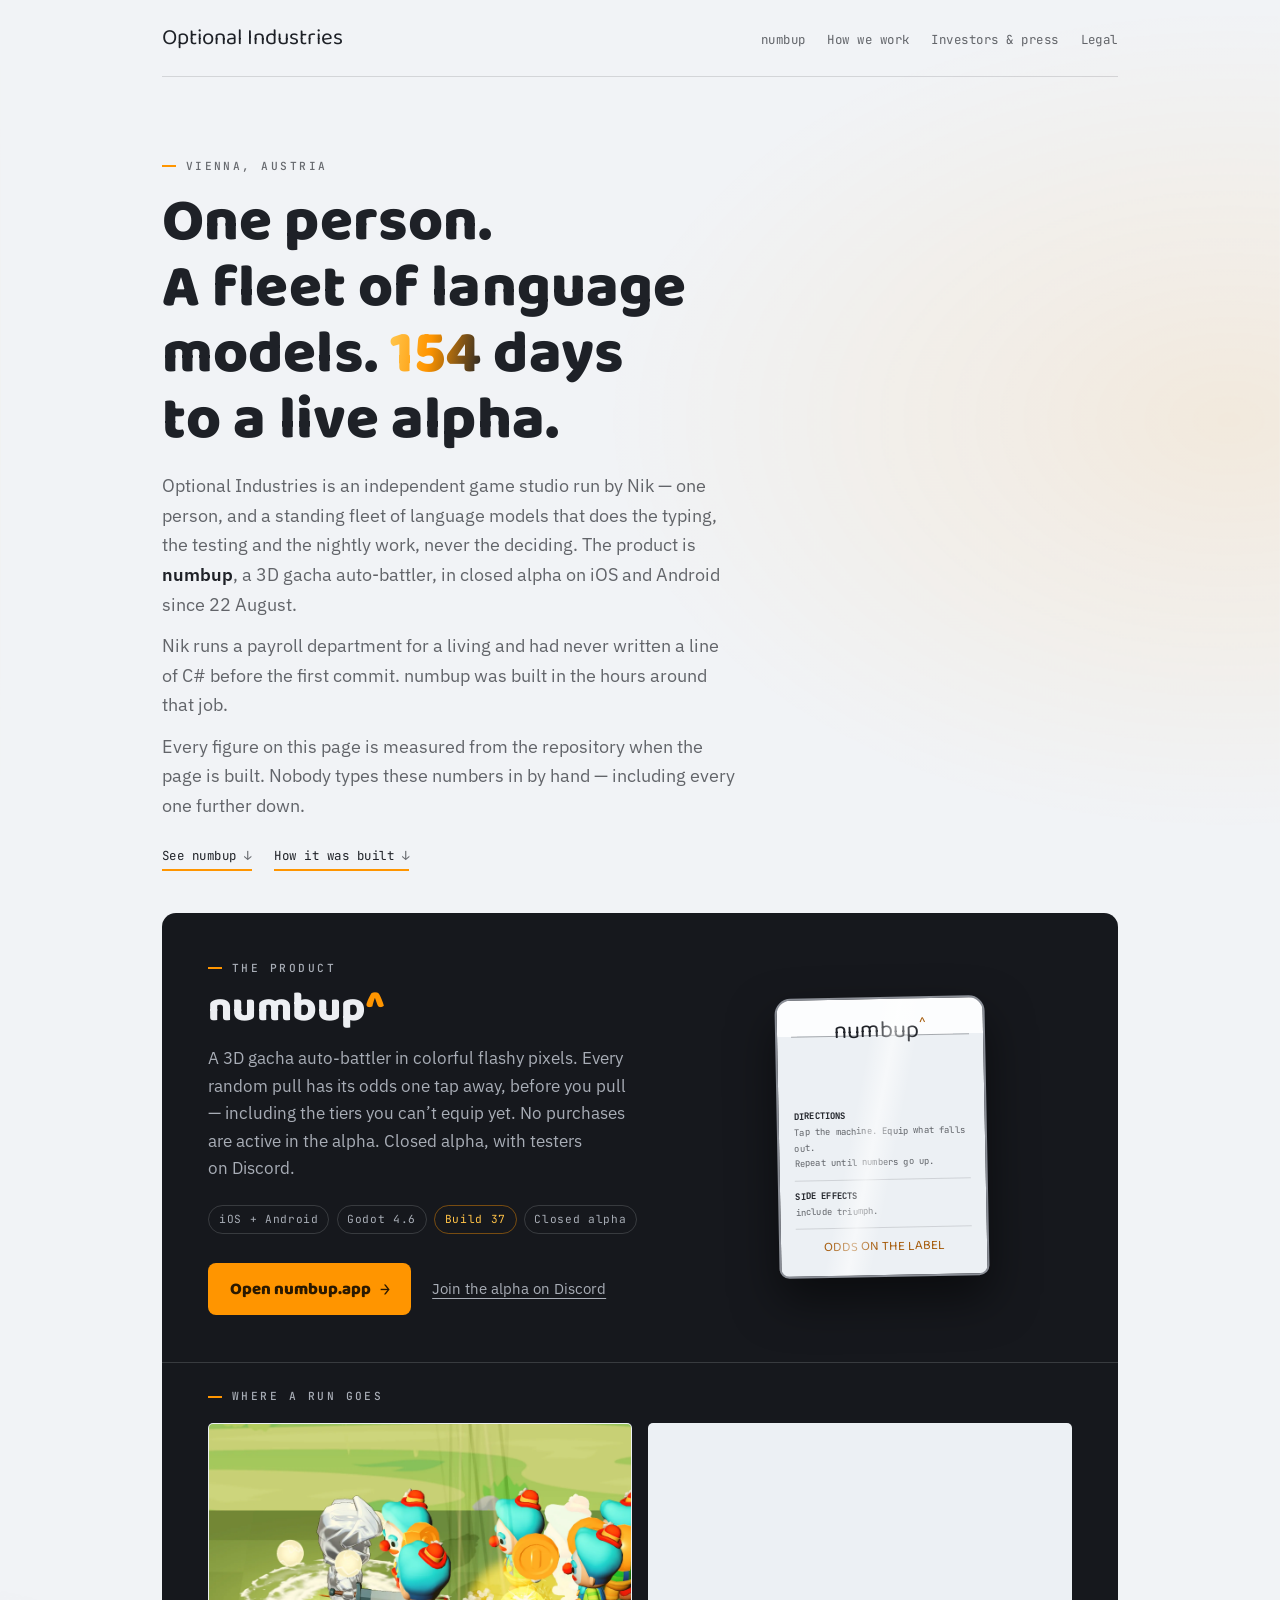
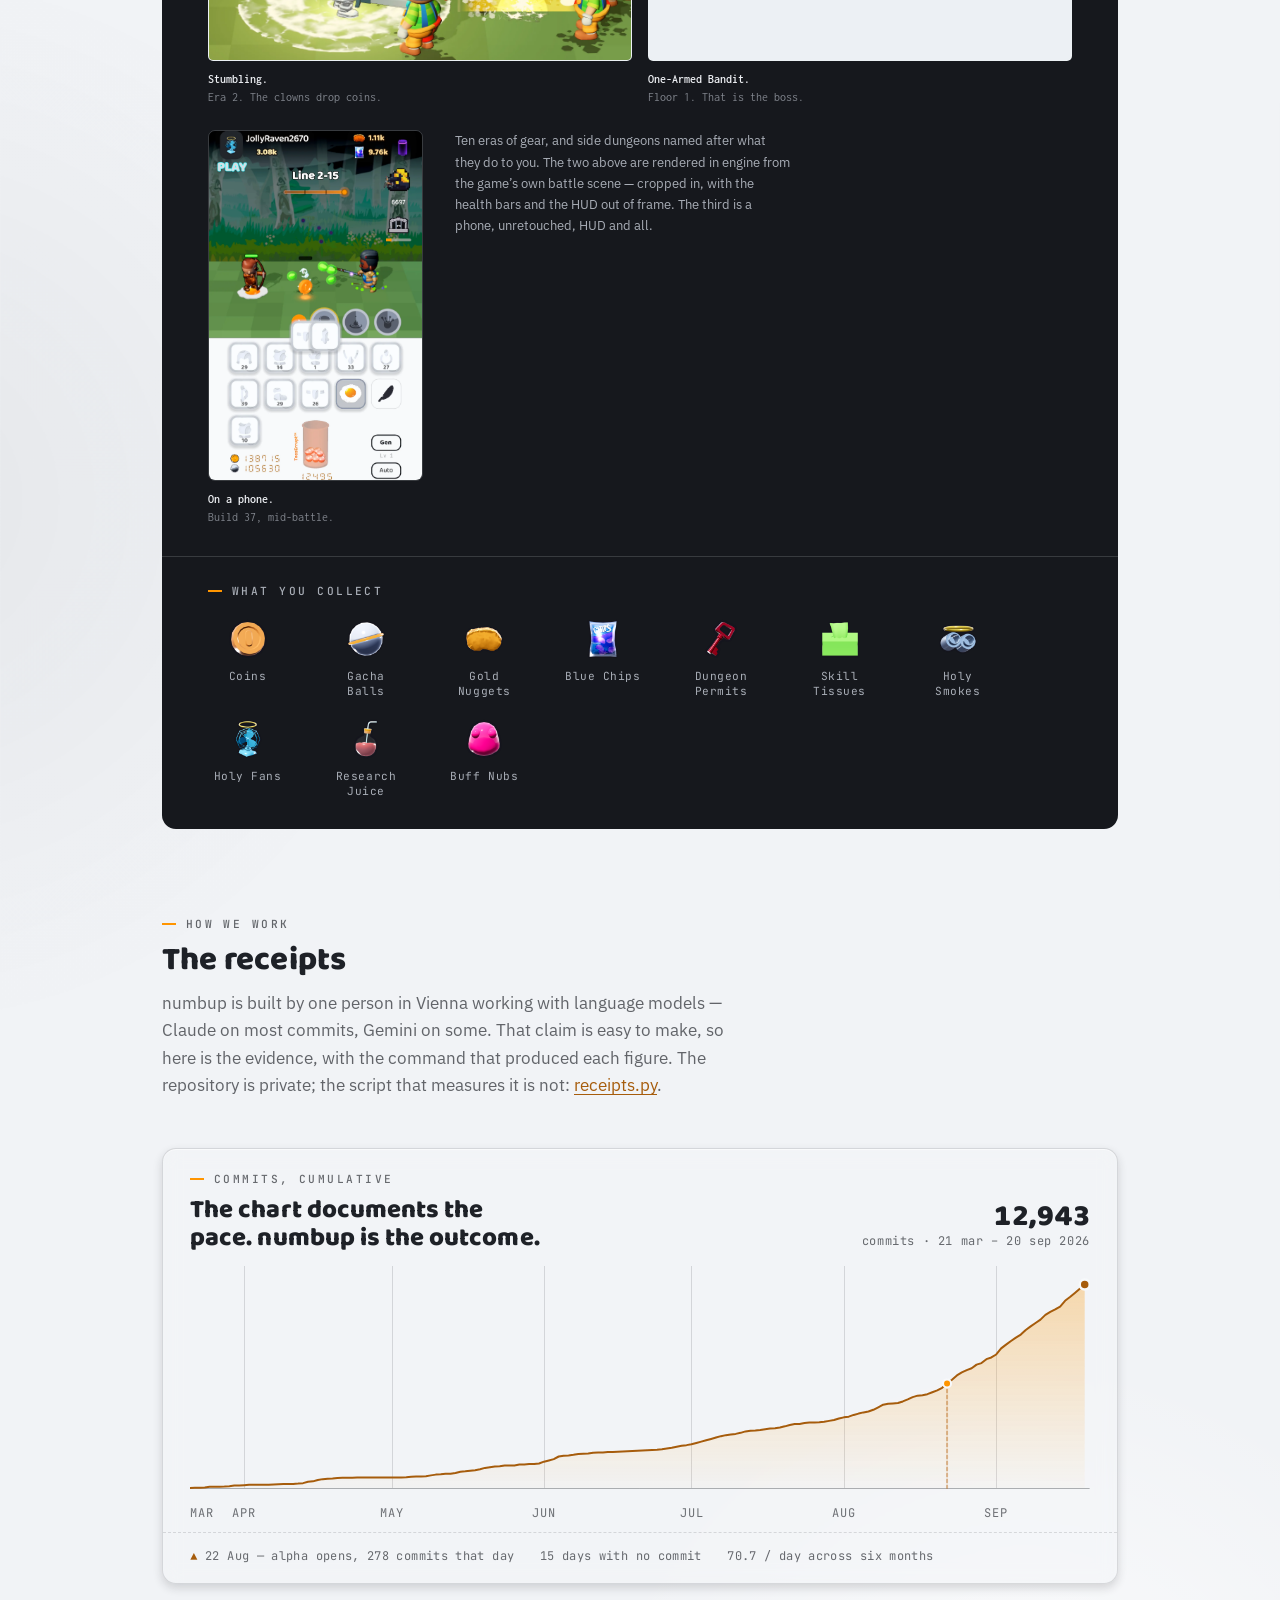
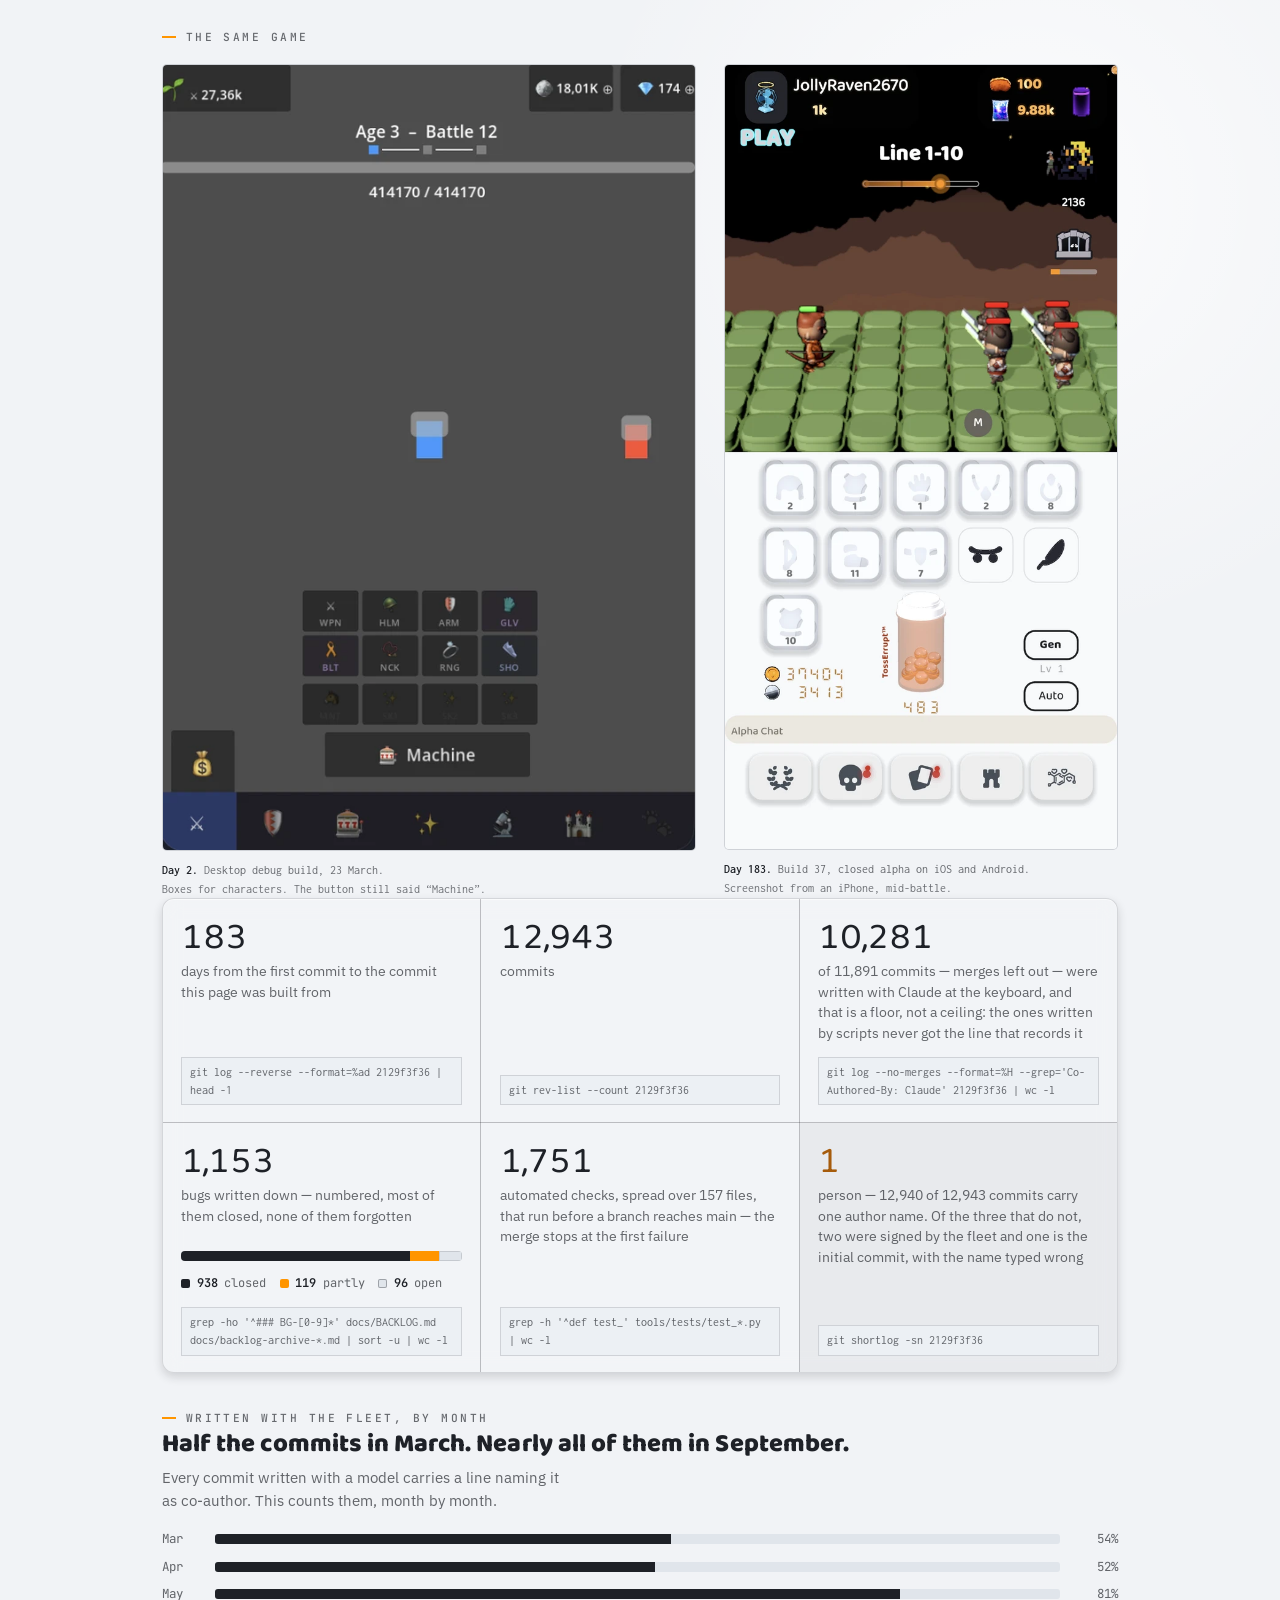
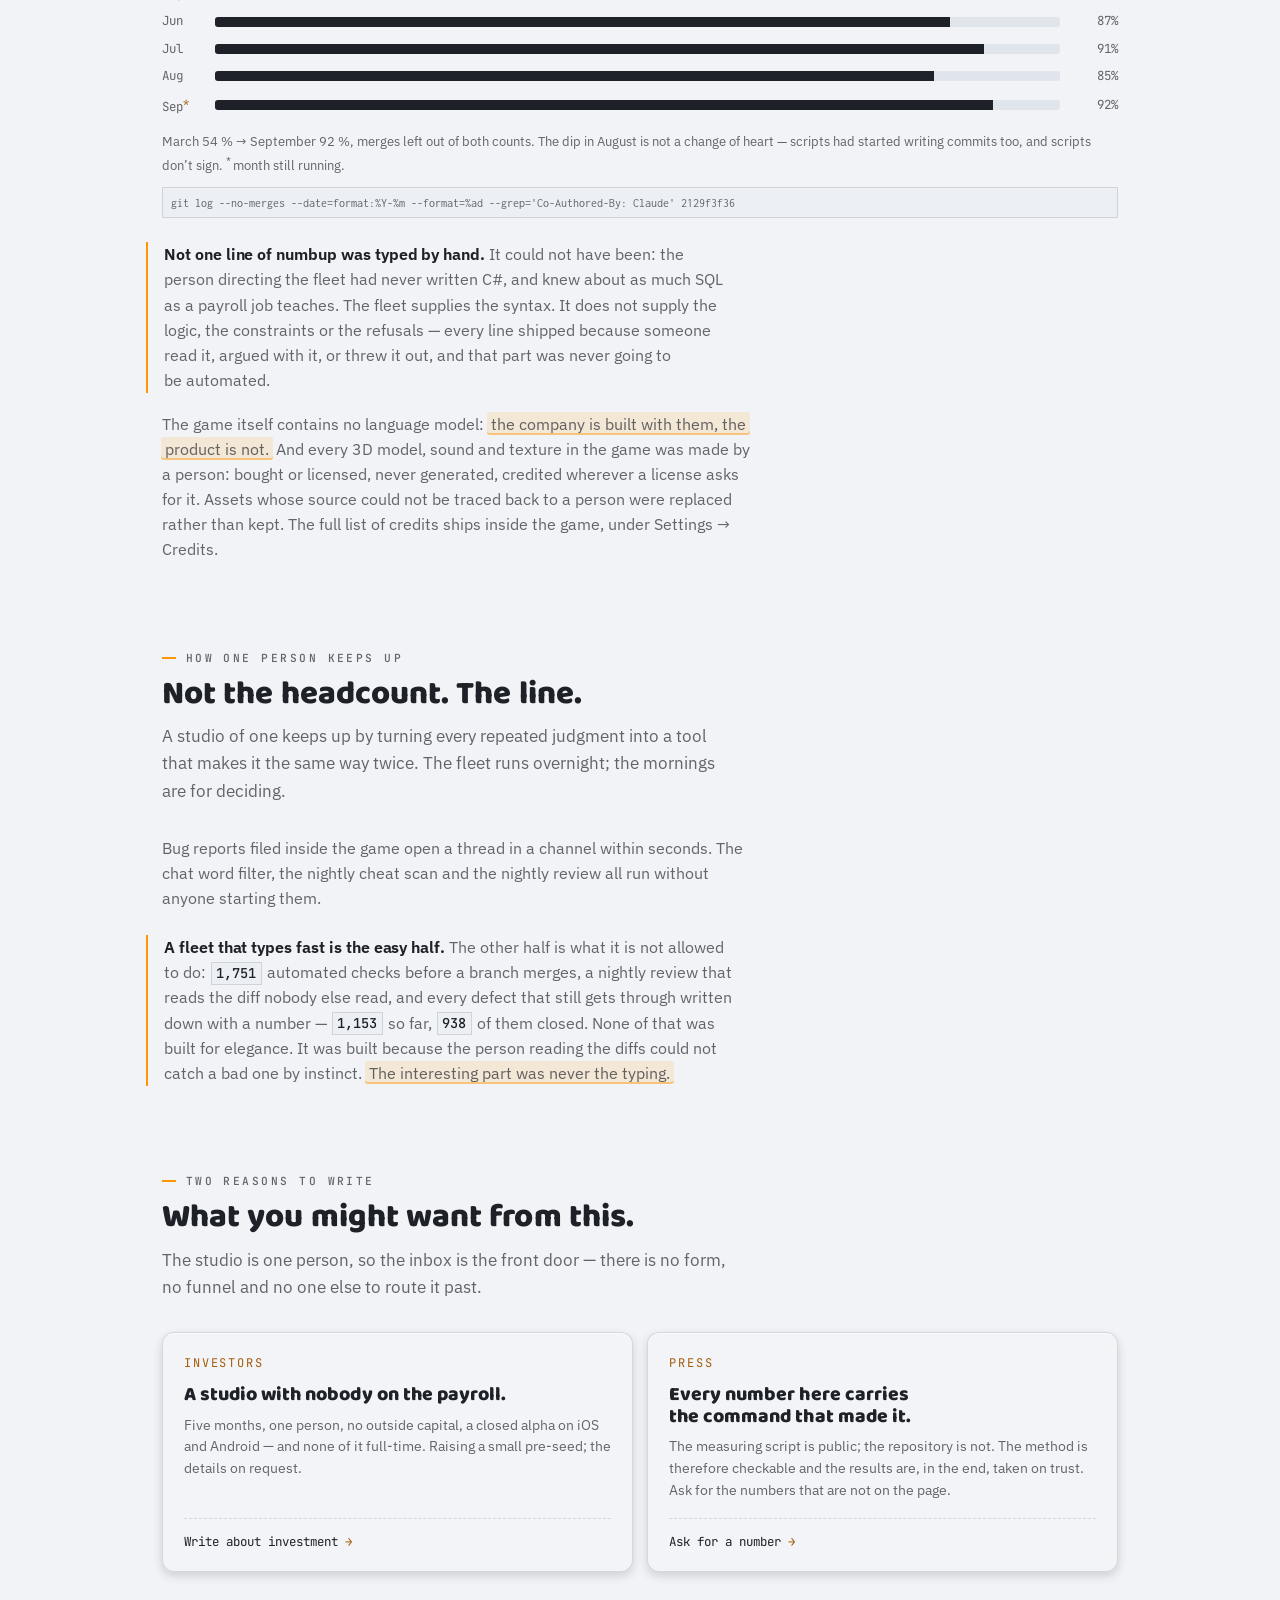
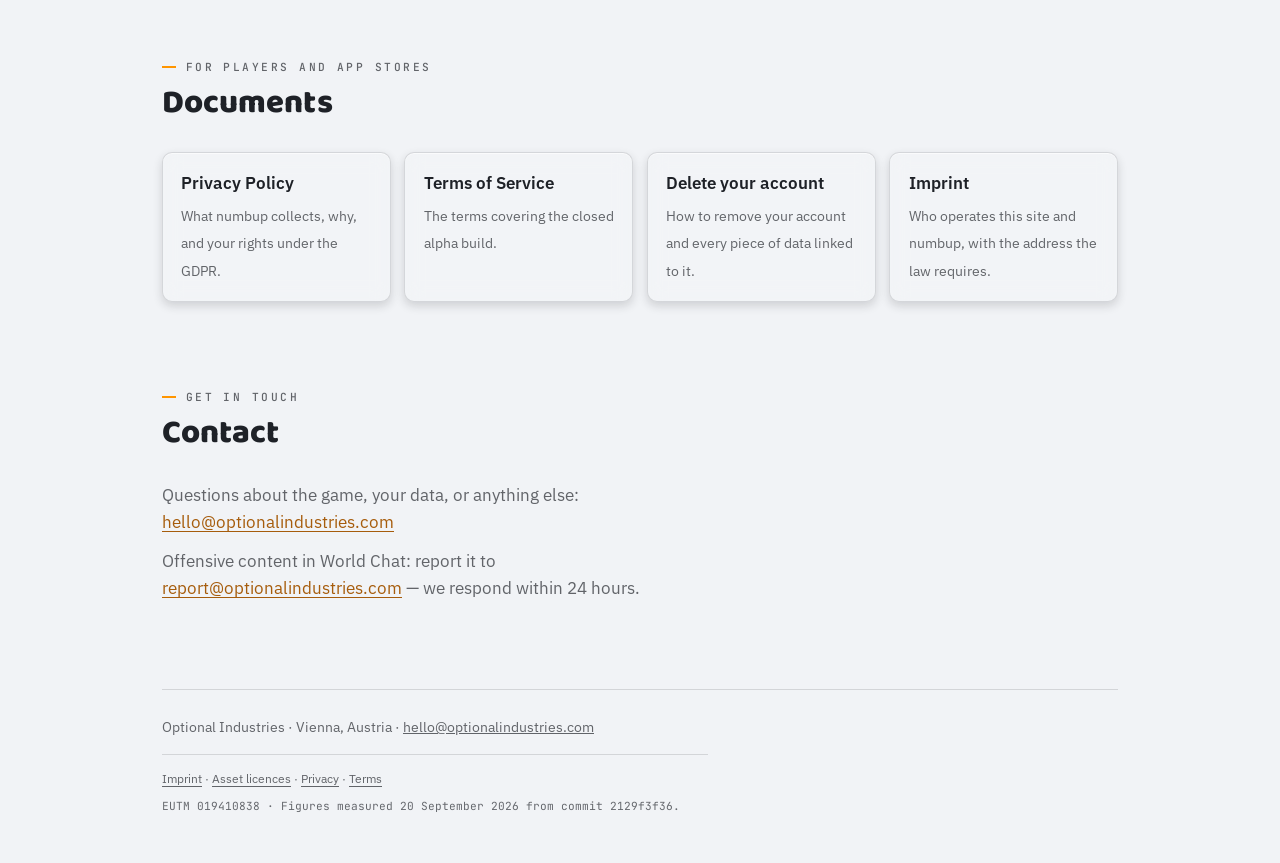
==== commit fb546bc2: "deploy: Stand numbup@2129f3f36" ====
--- a/index.html
+++ b/index.html
@@ -5,11 +5,11 @@
 <meta name="viewport" content="width=device-width,initial-scale=1">
 
 <title>Optional Industries — indie game studio in Vienna | numbup</title>
-<meta name="description" content="An independent game studio in Vienna. One person, a fleet of language models, 11,150 commits in 154 days to a closed alpha on iOS and Android.">
+<meta name="description" content="An independent game studio in Vienna. One person, a fleet of language models, 12,943 commits in 154 days to a closed alpha on iOS and Android.">
 <meta name="color-scheme" content="light">
 <link rel="icon" href="/favicon.svg" type="image/svg+xml">
 
-<meta name="build-source" content="16558432d">
+<meta name="build-source" content="2129f3f36">
 <link rel="canonical" href="https://optionalindustries.com/">
 
 <script type="application/ld+json">
@@ -48,7 +48,7 @@
 <meta property="og:locale" content="en_US">
 <meta property="og:url" content="https://optionalindustries.com/">
 <meta property="og:title" content="One person. A fleet of language models. 154 days to a live alpha.">
-<meta property="og:description" content="An independent game studio in Vienna. One person, a fleet of language models, 11,150 commits in 154 days to a closed alpha. Every figure on the page carries the command that measured it.">
+<meta property="og:description" content="An independent game studio in Vienna. One person, a fleet of language models, 12,943 commits in 154 days to a closed alpha. Every figure on the page carries the command that measured it.">
 <meta property="og:image" content="https://optionalindustries.com/assets/og/og-card.jpg">
 <meta property="og:image:type" content="image/jpeg">
 <meta property="og:image:width" content="1200">
@@ -56,7 +56,7 @@
 <meta property="og:image:alt" content="A silver-armoured character swinging a sword into a crowd of clown enemies on a green tiled lane.">
 <meta name="twitter:card" content="summary_large_image">
 <meta name="twitter:title" content="One person. A fleet of language models. 154 days to a live alpha.">
-<meta name="twitter:description" content="An independent game studio in Vienna. 11,150 commits in 154 days to a closed alpha — every figure on the page carries the command that measured it.">
+<meta name="twitter:description" content="An independent game studio in Vienna. 12,943 commits in 154 days to a closed alpha — every figure on the page carries the command that measured it.">
 <meta name="twitter:image" content="https://optionalindustries.com/assets/og/og-card.jpg">
 <meta name="twitter:image:alt" content="A silver-armoured character swinging a sword into a crowd of clown enemies on a green tiled lane.">
 
@@ -410,8 +410,6 @@
 @media (max-width: 640px) { .chart-box canvas { height: 180px; } }
 
 .axis {
-  display: flex;
-  justify-content: space-between;
   padding: 0.15rem clamp(1.1rem, 3vw, 1.7rem) 0;
   font-family: var(--mono);
   font-size: 0.75rem;
@@ -419,6 +417,12 @@
   color: var(--ink-faint);
   text-transform: uppercase;
 }
+.axis-track { position: relative; height: 1.15em; }
+.axis-track span { position: absolute; top: 0; transform: translateX(-50%); white-space: nowrap; }
+
+.axis-track span:first-child { transform: none; }
+
+@media (max-width: 779px) { .axis-track span:first-child { display: none; } }
 .proof-foot {
   border-top: 1px dashed var(--border);
   margin-top: 0.9rem;
@@ -668,6 +672,30 @@
 
 .fig .bar { margin-top: 0.75rem; height: 10px; }
 .fig .legend { margin-top: 0.5rem; font-size: 0.75rem; gap: 0.25rem 0.85rem; }
+
+.share { margin-top: 2.2rem; }
+.share h2 { margin: 0.2rem 0 0.6rem; }
+
+.share-lede {
+  margin: 0 0 1.1rem;
+  max-width: 46ch;
+  font-size: 0.92rem;
+  line-height: 1.5;
+  color: var(--ink-mute);
+}
+.share-rows { display: flex; flex-direction: column; gap: 0.45rem; }
+.share-row { display: grid; grid-template-columns: 2.6rem 1fr 2.9rem; align-items: center; gap: 0.7rem; }
+.share-row .m,
+.share-row .p { font-family: var(--mono); font-size: 0.78rem; color: var(--ink-mute); }
+.share-row .p { text-align: right; }
+.share-row .m sup { color: var(--amber-dn); }
+.share-row .bar { height: 10px; border-radius: 3px; }
+.share-foot {
+  margin: 0.9rem 0 0.7rem;
+  font-size: 0.82rem;
+  color: var(--ink-mute);
+}
+.share .src { display: block; }
 
 .fig.punch { background: rgba(30, 33, 39, 0.045); }
 
@@ -989,7 +1017,7 @@
         <div class="tags">
           <span class="tag">iOS + Android</span>
           <span class="tag">Godot 4.6</span>
-          <span class="tag live">Build 35</span>
+          <span class="tag live">Build 37</span>
           <span class="tag">Closed alpha</span>
         </div>
         <div class="cta-row">
@@ -1037,7 +1065,7 @@
           <img src="/assets/shots/eras/device_phone.webp" width="1206" height="1977"
                loading="lazy" decoding="async"
                alt="The same game running on a phone: an archer facing an enemy on a green lane in a dark forest, with the equipment slots, the pill bottle and the currency counters below it.">
-          <p class="era-cap"><b>On a phone.</b><span>Build 35, mid-battle.</span></p>
+          <p class="era-cap"><b>On a phone.</b><span>Build 37, mid-battle.</span></p>
         </figure>
         <p class="era-note">Ten eras of gear, and side dungeons named after what they do to you.
            The two above are rendered in engine from the game&rsquo;s own battle scene &mdash;
@@ -1081,19 +1109,20 @@
           <p class="eyebrow">Commits, cumulative</p>
           <h2>The chart documents the pace. numbup is the outcome.</h2>
         </div>
-        <p class="proof-read"><b>11,150</b>commits · 21 mar – 14 sep 2026</p>
+        <p class="proof-read"><b>12,943</b>commits · 21 mar – 20 sep 2026</p>
       </div>
       <div class="chart-box">
         <canvas id="growth" role="img"
-          aria-label="Cumulative commits from 21 March 2026 to 14 September 2026, rising from 1 to 11,150, with the curve steepening sharply through August."></canvas>
-      </div>
+          aria-label="Cumulative commits from 21 March 2026 to 20 September 2026, rising from 1 to 12,943, with the curve steepening sharply through August."></canvas>
+      </div>
+      
       <div class="axis">
-        <span>Mar</span><span>Apr</span><span>May</span><span>Jun</span><span>Jul</span><span>Aug</span>
+        <div class="axis-track"><span style="left:0.00%">Mar</span><span style="left:6.01%">Apr</span><span style="left:22.40%">May</span><span style="left:39.34%">Jun</span><span style="left:55.74%">Jul</span><span style="left:72.68%">Aug</span><span style="left:89.62%">Sep</span></div>
       </div>
       <div class="proof-foot">
         <span><span class="mark">▲</span> 22 Aug — alpha opens, 278 commits that day</span>
         <span>15 days with no commit</span>
-        <span>63 / day across six months</span>
+        <span>70.7 / day across six months</span>
       </div>
     </div>
 
@@ -1112,7 +1141,7 @@
           <img src="/assets/shots/after.webp" width="640" height="1280"
                loading="lazy" decoding="async"
                alt="numbup today: 3D characters on a green tiled lane in front of a mountain backdrop, an archer facing three enemies with health bars, and below them the equipment slots, the pill bottle and the navigation bar.">
-          <p class="tn-cap"><b>Day 177.</b> Build 35, closed alpha on iOS and Android.
+          <p class="tn-cap"><b>Day 183.</b> Build 37, closed alpha on iOS and Android.
             <span>Screenshot from an iPhone, mid-battle.</span></p>
         </figure>
       </div>
@@ -1120,47 +1149,74 @@
 
     <div class="figures">
       <div class="fig">
-        <span class="n">177</span>
+        <span class="n">183</span>
         <span class="what">days from the first commit to the commit this page was built from</span>
-        <span class="src">git log --reverse --format=%ad 16558432d | head -1</span>
+        <span class="src">git log --reverse --format=%ad 2129f3f36 | head -1</span>
       </div>
       <div class="fig">
-        <span class="n">11,150</span>
+        <span class="n">12,943</span>
         <span class="what">commits</span>
-        <span class="src">git rev-list --count 16558432d</span>
+        <span class="src">git rev-list --count 2129f3f36</span>
       </div>
       <div class="fig">
-        <span class="n">8,818</span>
-        <span class="what">of 10,342 non-merge commits carry a Claude co-author trailer
-          — and that is still a floor: script-written commits never got one</span>
-        <span class="src">git log --no-merges --format=%H --grep='Co-Authored-By: Claude' 16558432d | wc -l</span>
+        <span class="n">10,281</span>
+        
+        <span class="what">of 11,891 commits — merges left out — were written with
+          Claude at the keyboard, and that is a floor, not a ceiling: the ones written by
+          scripts never got the line that records it</span>
+        <span class="src">git log --no-merges --format=%H --grep='Co-Authored-By: Claude' 2129f3f36 | wc -l</span>
       </div>
       <div class="fig">
-        <span class="n">976</span>
+        <span class="n">1,153</span>
         <span class="what">bugs written down — numbered, most of them closed, none of them forgotten</span>
-        <div class="bar" role="img" aria-label="Of 976 logged bugs: 771 closed, 74 partially closed, 131 open.">
-          <i class="done" style="width:79.0%"></i>
-          <i class="part" style="width:7.6%"></i>
-          <i class="open" style="width:13.4%"></i>
+        <div class="bar" role="img" aria-label="Of 1,153 logged bugs: 938 closed, 119 partially closed, 96 open.">
+          <i class="done" style="width:81.4%"></i>
+          <i class="part" style="width:10.3%"></i>
+          <i class="open" style="width:8.3%"></i>
         </div>
         <div class="legend">
-          <span><i class="k-done"></i> <b>771</b> closed</span>
-          <span><i class="k-part"></i> <b>74</b> partly</span>
-          <span><i class="k-open"></i> <b>131</b> open</span>
+          <span><i class="k-done"></i> <b>938</b> closed</span>
+          <span><i class="k-part"></i> <b>119</b> partly</span>
+          <span><i class="k-open"></i> <b>96</b> open</span>
         </div>
         <span class="src">grep -ho '^### BG-[0-9]*' docs/BACKLOG.md docs/backlog-archive-*.md | sort -u | wc -l</span>
       </div>
       <div class="fig">
-        <span class="n">1,356</span>
-        <span class="what">automated checks, spread over 132 files, that run before a branch reaches
+        <span class="n">1,751</span>
+        <span class="what">automated checks, spread over 157 files, that run before a branch reaches
           main — the merge stops at the first failure</span>
         <span class="src">grep -h '^def test_' tools/tests/test_*.py | wc -l</span>
       </div>
       <div class="fig punch">
         <span class="n">1</span>
-        <span class="what">person — 11,147 of 11,150 commits carry one author name. Of the three that do not, two were signed by the fleet and one is the initial commit, with the name typed wrong</span>
-        <span class="src">git shortlog -sn 16558432d</span>
-      </div>
+        <span class="what">person — 12,940 of 12,943 commits carry one author name. Of the three that do not, two were signed by the fleet and one is the initial commit, with the name typed wrong</span>
+        <span class="src">git shortlog -sn 2129f3f36</span>
+      </div>
+    </div>
+
+    
+    <div class="share">
+      <p class="eyebrow">Written with the fleet, by month</p>
+      
+      <h2>Half the commits in March. Nearly all of them in September.</h2>
+      
+      <p class="share-lede">Every commit written with a model carries a line naming it as
+         co-author. This counts them, month by month.</p>
+      <div class="share-rows">
+        <div class="share-row"><span class="m">Mar</span><div class="bar" role="img" aria-label="March 2026: 86 of 159 non-merge commits carry the trailer, 54 percent"><i class="done" style="width:54%"></i></div><span class="p">54%</span></div>
+        <div class="share-row"><span class="m">Apr</span><div class="bar" role="img" aria-label="April 2026: 254 of 484 non-merge commits carry the trailer, 52 percent"><i class="done" style="width:52%"></i></div><span class="p">52%</span></div>
+        <div class="share-row"><span class="m">May</span><div class="bar" role="img" aria-label="May 2026: 708 of 879 non-merge commits carry the trailer, 81 percent"><i class="done" style="width:81%"></i></div><span class="p">81%</span></div>
+        <div class="share-row"><span class="m">Jun</span><div class="bar" role="img" aria-label="June 2026: 956 of 1095 non-merge commits carry the trailer, 87 percent"><i class="done" style="width:87%"></i></div><span class="p">87%</span></div>
+        <div class="share-row"><span class="m">Jul</span><div class="bar" role="img" aria-label="July 2026: 1431 of 1565 non-merge commits carry the trailer, 91 percent"><i class="done" style="width:91%"></i></div><span class="p">91%</span></div>
+        <div class="share-row"><span class="m">Aug</span><div class="bar" role="img" aria-label="August 2026: 3007 of 3521 non-merge commits carry the trailer, 85 percent"><i class="done" style="width:85%"></i></div><span class="p">85%</span></div>
+        <div class="share-row"><span class="m">Sep<sup>*</sup></span><div class="bar" role="img" aria-label="September 2026: 3839 of 4188 non-merge commits carry the trailer, 92 percent"><i class="done" style="width:92%"></i></div><span class="p">92%</span></div>
+      </div>
+      
+      <p class="share-foot">March 54&thinsp;% &rarr; September
+        92&thinsp;%, merges left out of both counts. The dip in August is not a
+        change of heart — scripts had started writing commits too, and scripts don&rsquo;t sign.
+        <sup>*</sup>&#8239;month still running.</p>
+      <span class="src">git log --no-merges --date=format:%Y-%m --format=%ad --grep='Co-Authored-By: Claude' 2129f3f36</span>
     </div>
 
     <p class="note-line key"><strong>Not one line of numbup was typed by hand.</strong> It could not
@@ -1191,9 +1247,9 @@
        without anyone starting them.</p>
 
     <p class="note-line key"><strong>A fleet that types fast is the easy half.</strong> The other half
-       is what it is not allowed to do: <b class="num">1,356</b> automated checks before a branch merges, a nightly review that
+       is what it is not allowed to do: <b class="num">1,751</b> automated checks before a branch merges, a nightly review that
        reads the diff nobody else read, and every defect that still gets through written down with
-       a number &mdash; <b class="num">976</b> so far, <b class="num">771</b> of
+       a number &mdash; <b class="num">1,153</b> so far, <b class="num">938</b> of
        them closed. None of that was built for elegance. It was built because the person reading
        the diffs could not catch a bad one by instinct.
        <mark>The interesting part was never the typing.</mark></p>
@@ -1270,7 +1326,7 @@
       <a href="https://optionalindustries.com/numbup/privacy.html">Privacy</a> &middot;
       <a href="https://optionalindustries.com/numbup/terms.html">Terms</a>
     </p>
-    <p class="fine">EUTM 019410838 · Figures measured 14 September 2026 from commit 16558432d.</p>
+    <p class="fine">EUTM 019410838 · Figures measured 20 September 2026 from commit 2129f3f36.</p>
   </footer>
 
 </div>
@@ -1297,7 +1353,7 @@
 
   
 
-  var SERIES = [1,16,16,34,80,80,80,89,117,153,160,177,200,200,200,200,206,222,239,247,248,253,276,306,388,418,505,557,585,604,632,638,642,649,655,655,655,655,655,655,655,655,655,657,669,705,718,726,745,794,841,864,896,896,947,1026,1046,1085,1122,1178,1263,1305,1351,1367,1411,1412,1420,1470,1483,1501,1504,1543,1655,1733,1815,1979,2027,2047,2086,2134,2154,2165,2214,2226,2234,2261,2266,2274,2288,2302,2318,2336,2355,2379,2390,2402,2435,2481,2524,2589,2658,2693,2746,2826,2912,3002,3082,3168,3258,3321,3363,3400,3465,3557,3601,3616,3647,3691,3741,3760,3803,3874,3957,4016,4022,4079,4118,4119,4136,4164,4218,4270,4362,4438,4481,4592,4675,4750,4807,4915,5072,5236,5288,5316,5339,5438,5569,5711,5802,5825,5894,6019,6133,6293,6571,6804,7073,7260,7406,7521,7753,7848,8095,8202,8388,8774,9006,9233,9448,9640,9929,10152,10347,10558,10860,11046,11141,11150];
+  var SERIES = [1,16,16,34,80,80,80,89,117,153,160,177,200,200,200,200,206,222,239,247,248,253,276,306,388,418,505,557,585,604,632,638,642,649,655,655,655,655,655,655,655,655,655,657,669,705,718,726,745,794,841,864,896,896,947,1026,1046,1085,1122,1178,1263,1305,1351,1367,1411,1412,1420,1470,1483,1501,1504,1543,1655,1733,1815,1979,2027,2047,2086,2134,2154,2165,2214,2226,2234,2261,2266,2274,2288,2302,2318,2336,2355,2379,2390,2402,2435,2481,2524,2589,2658,2693,2746,2826,2912,3002,3082,3168,3258,3321,3363,3400,3465,3557,3601,3616,3647,3691,3741,3760,3803,3874,3957,4016,4022,4079,4118,4119,4136,4164,4218,4270,4362,4438,4481,4592,4675,4750,4807,4915,5072,5236,5288,5316,5339,5438,5569,5711,5802,5825,5894,6019,6133,6293,6571,6804,7073,7260,7406,7521,7753,7848,8095,8202,8388,8774,9006,9233,9448,9640,9929,10155,10366,10577,10879,11068,11219,11401,11762,11996,12254,12519,12782,12943];
   var MONTHS = [0,11,41,72,102,133,164];   
   var ALPHA = 154;                          
 
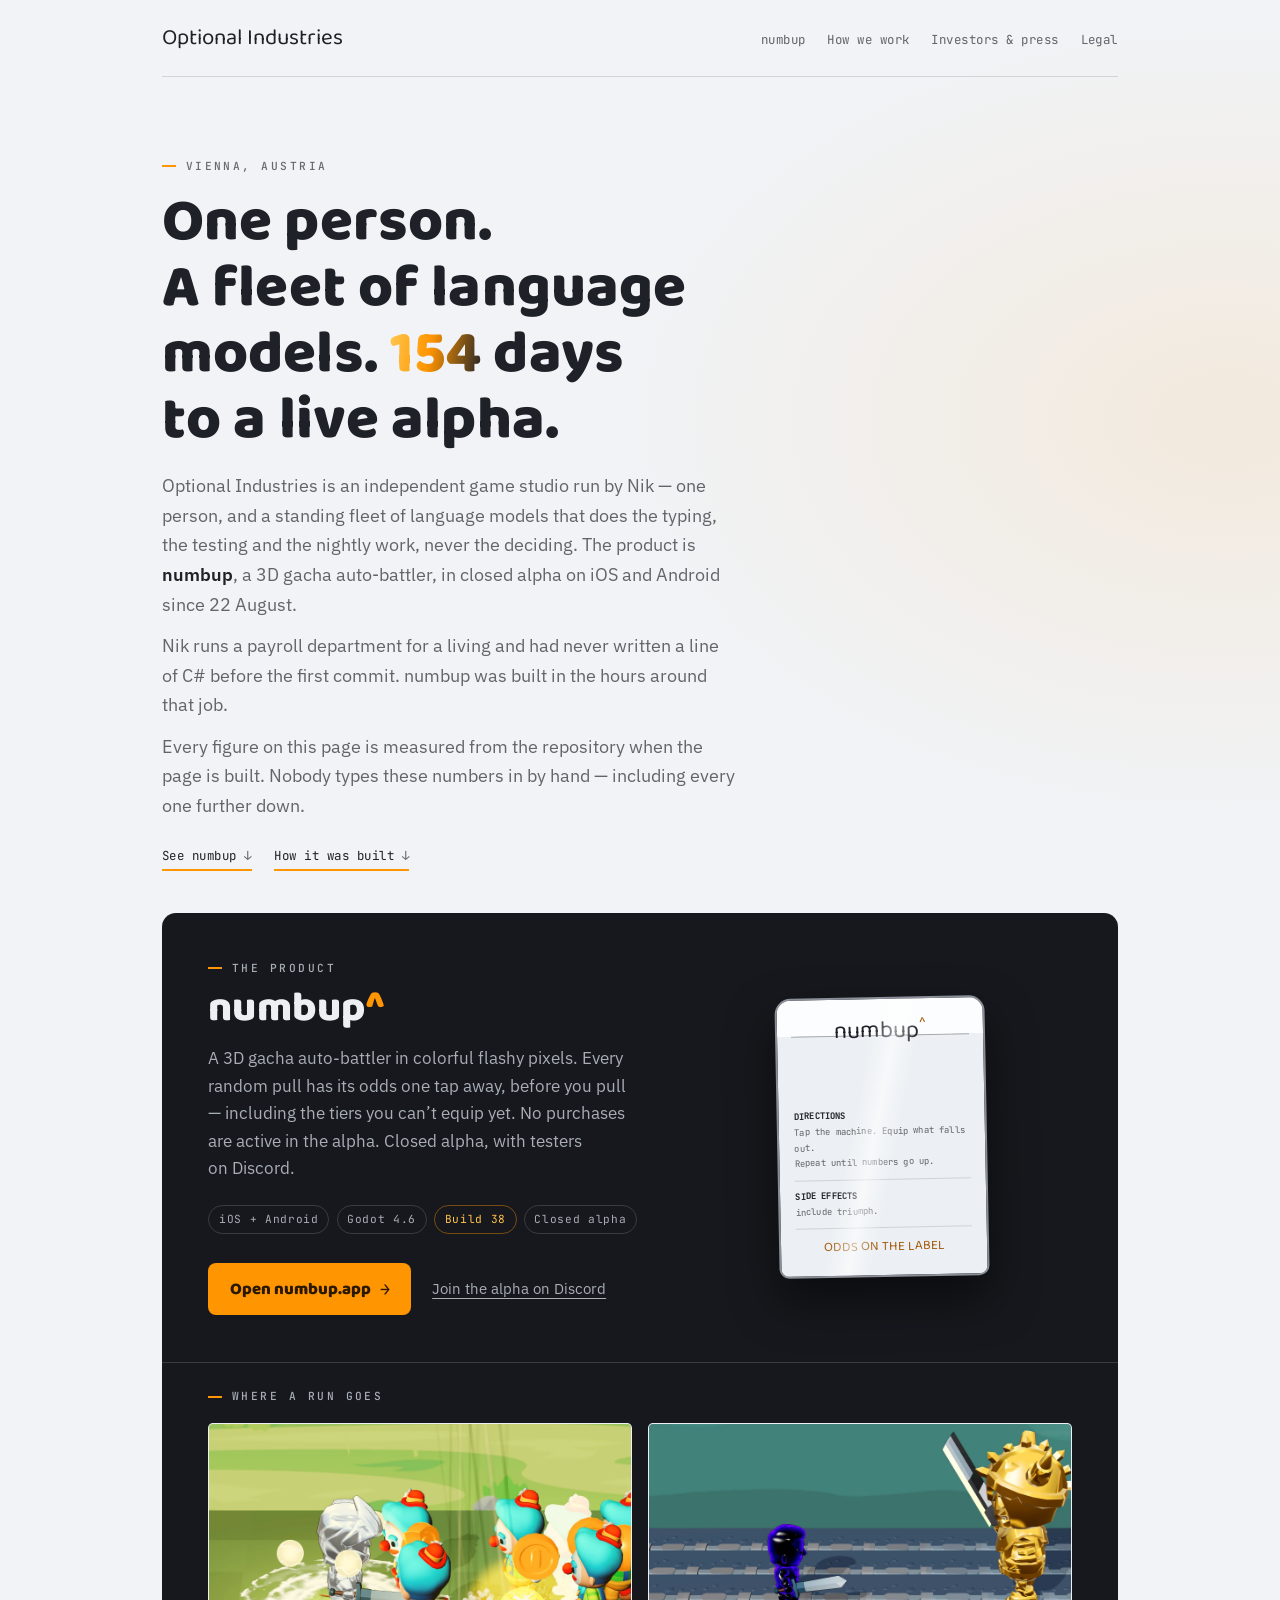
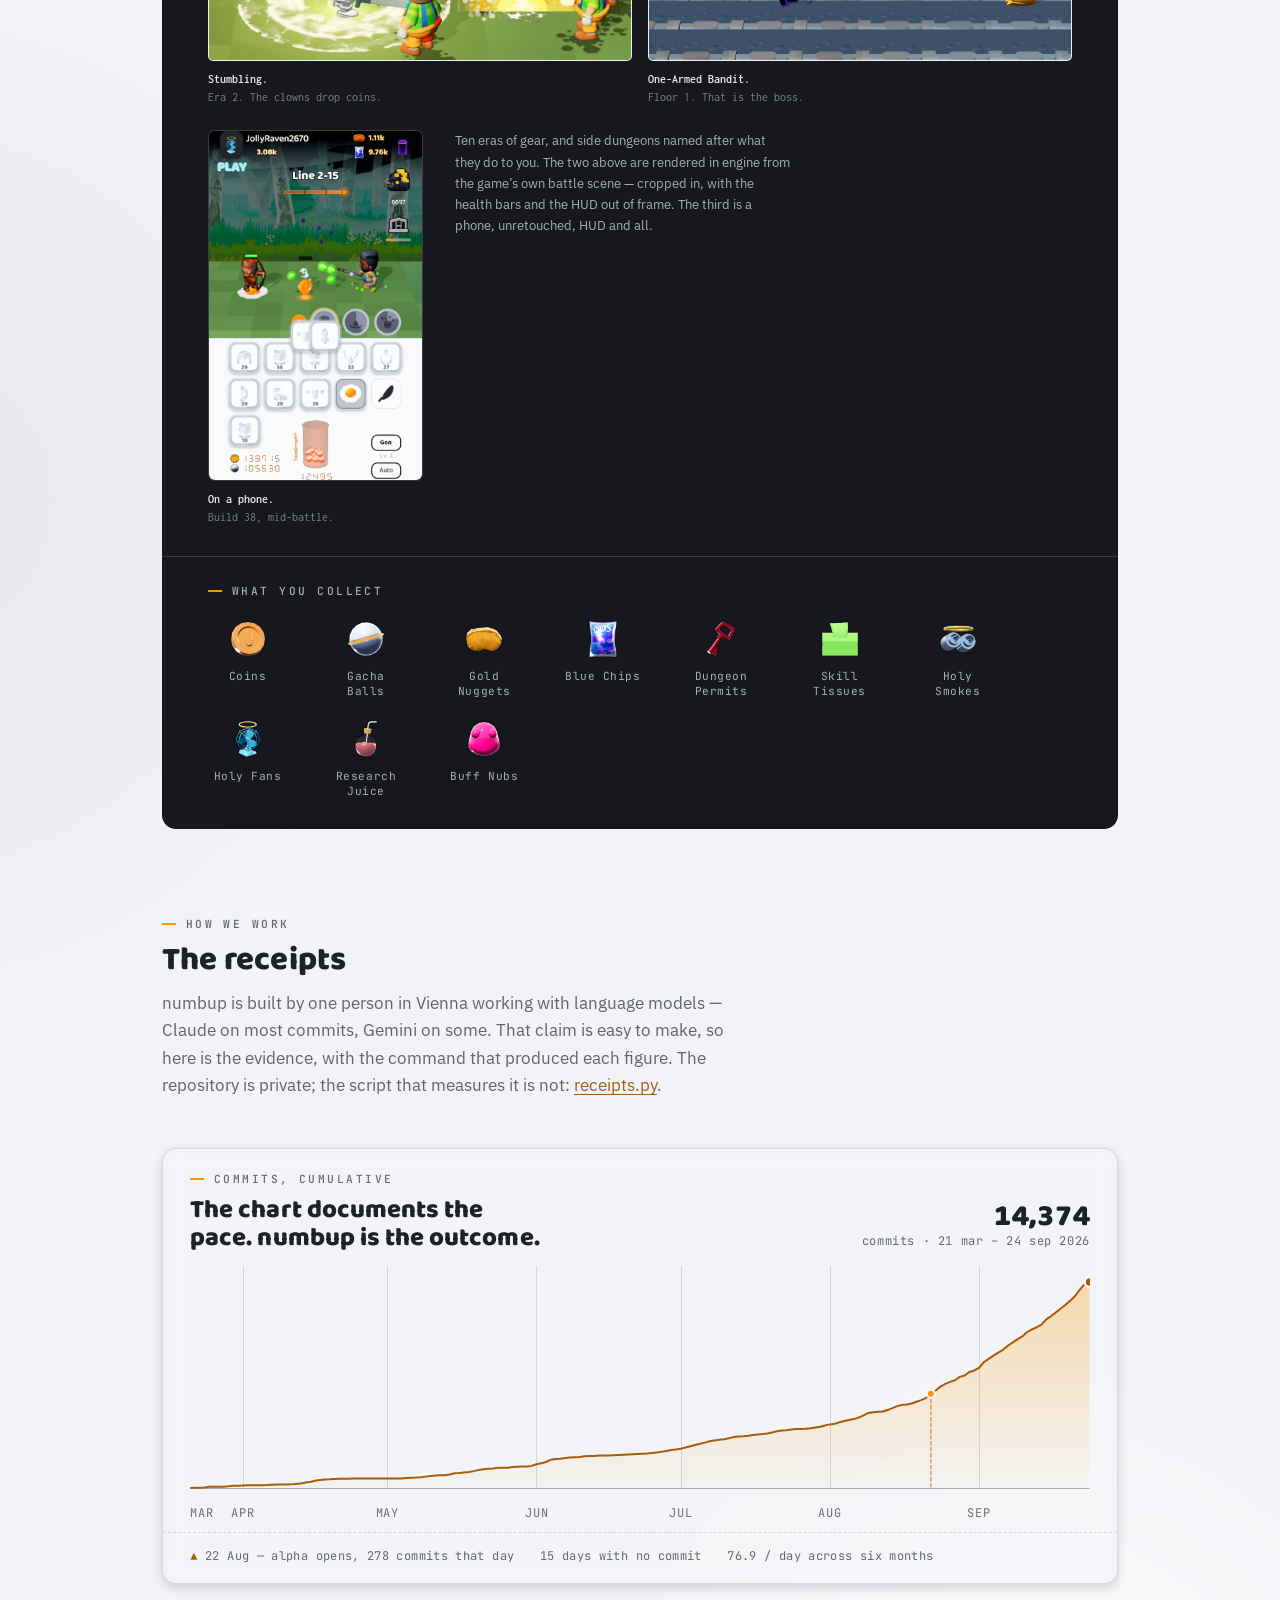
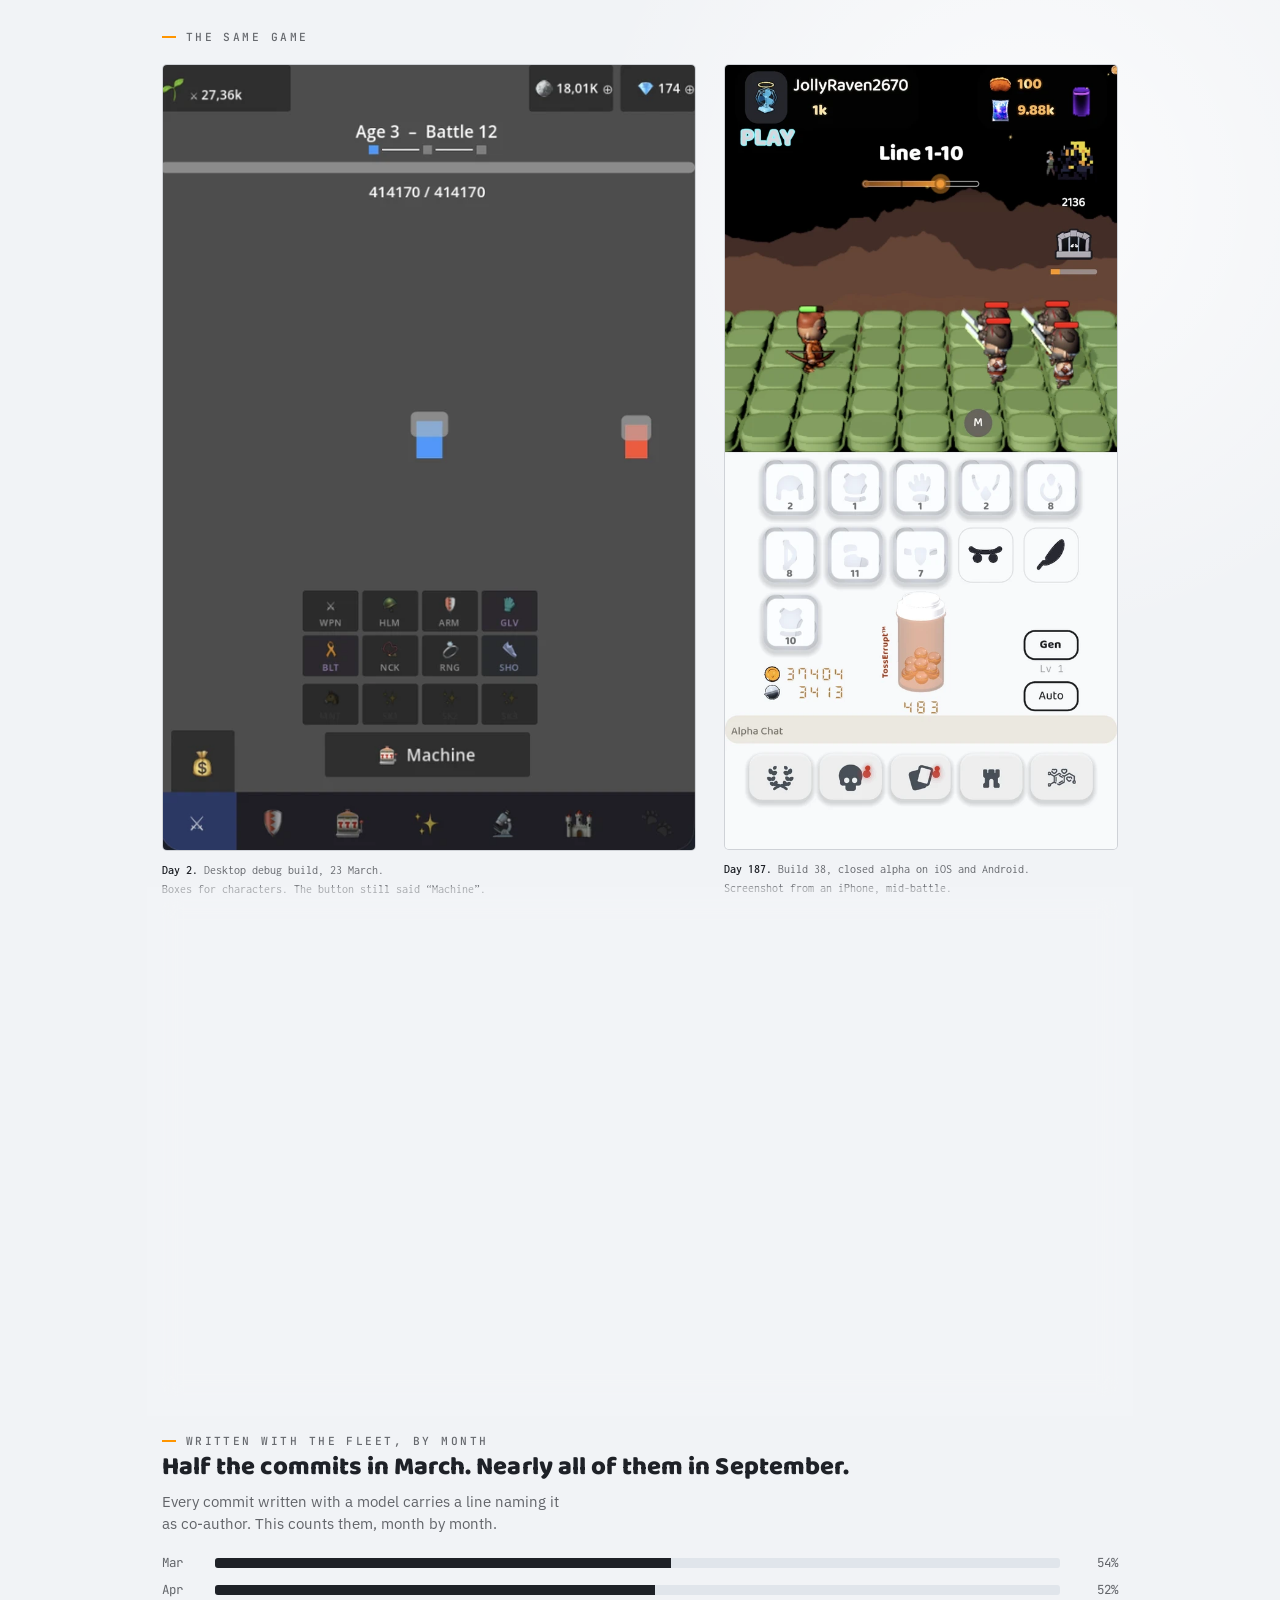
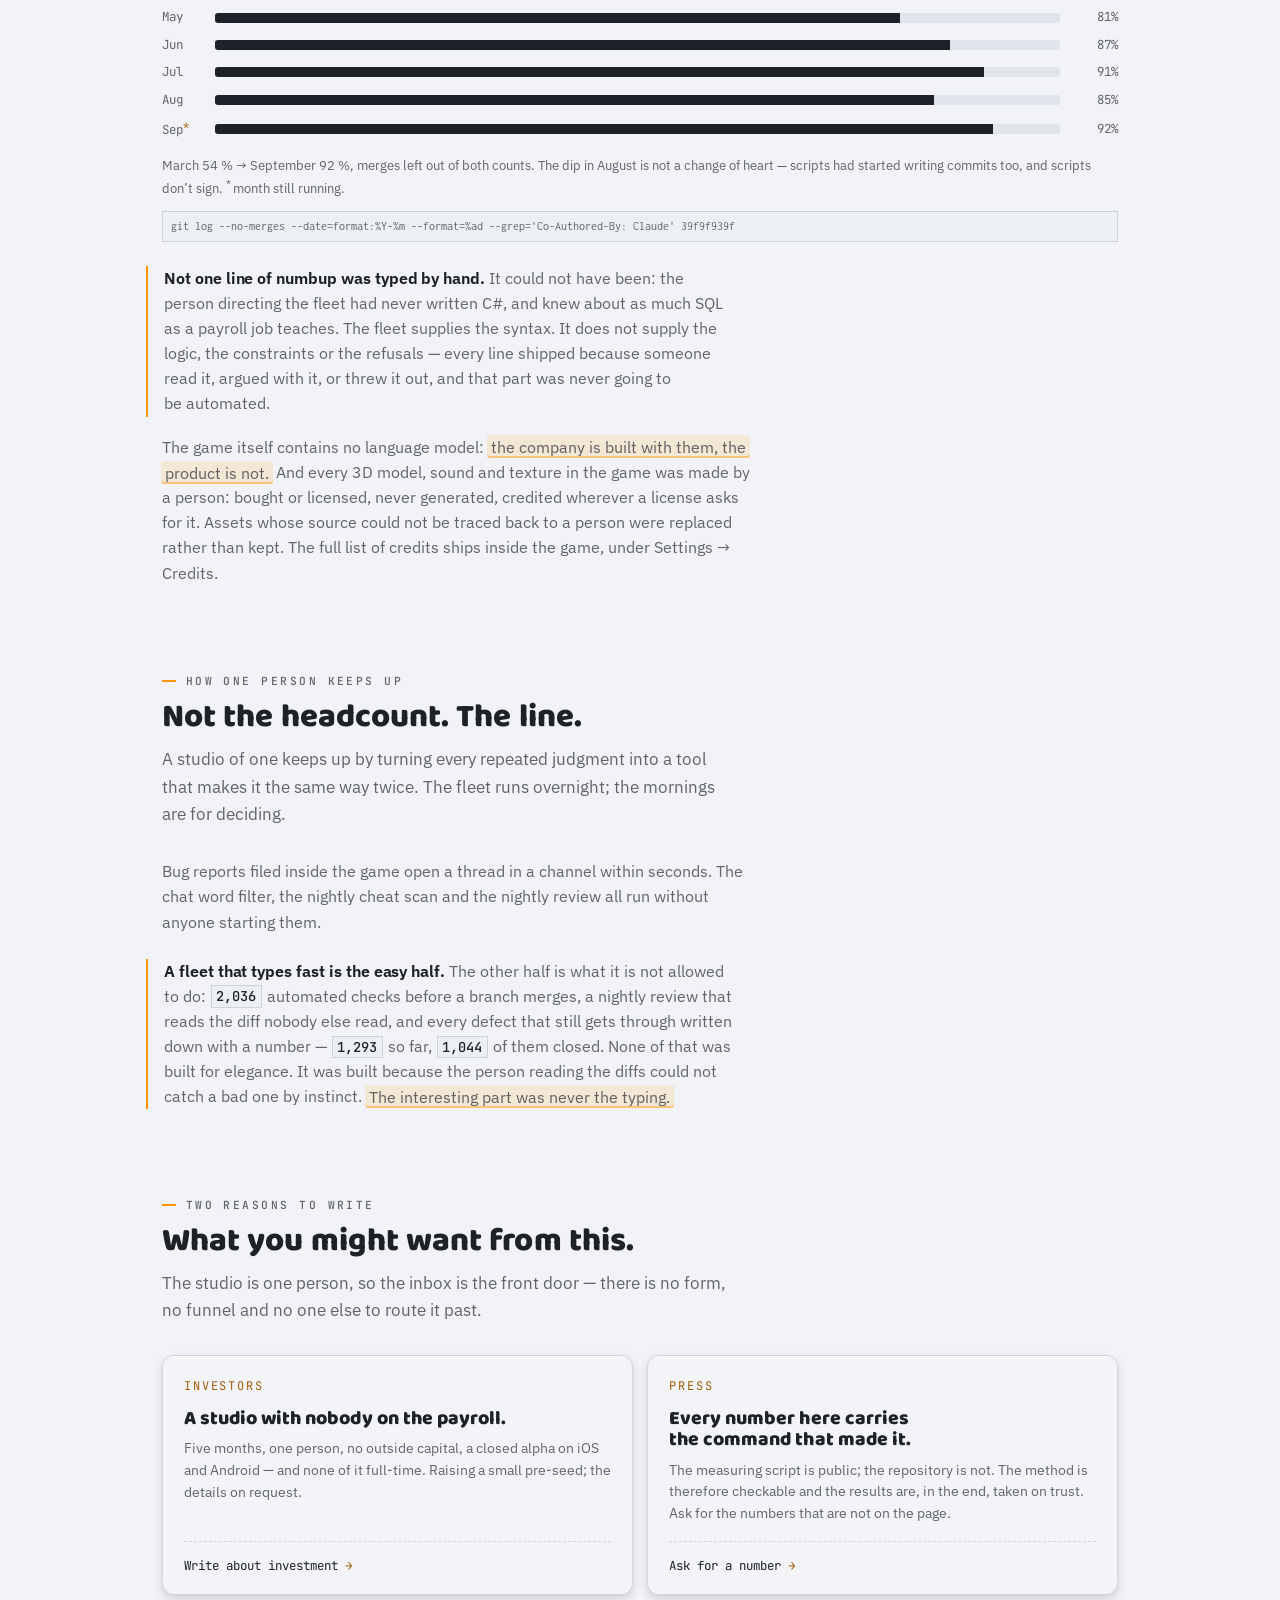
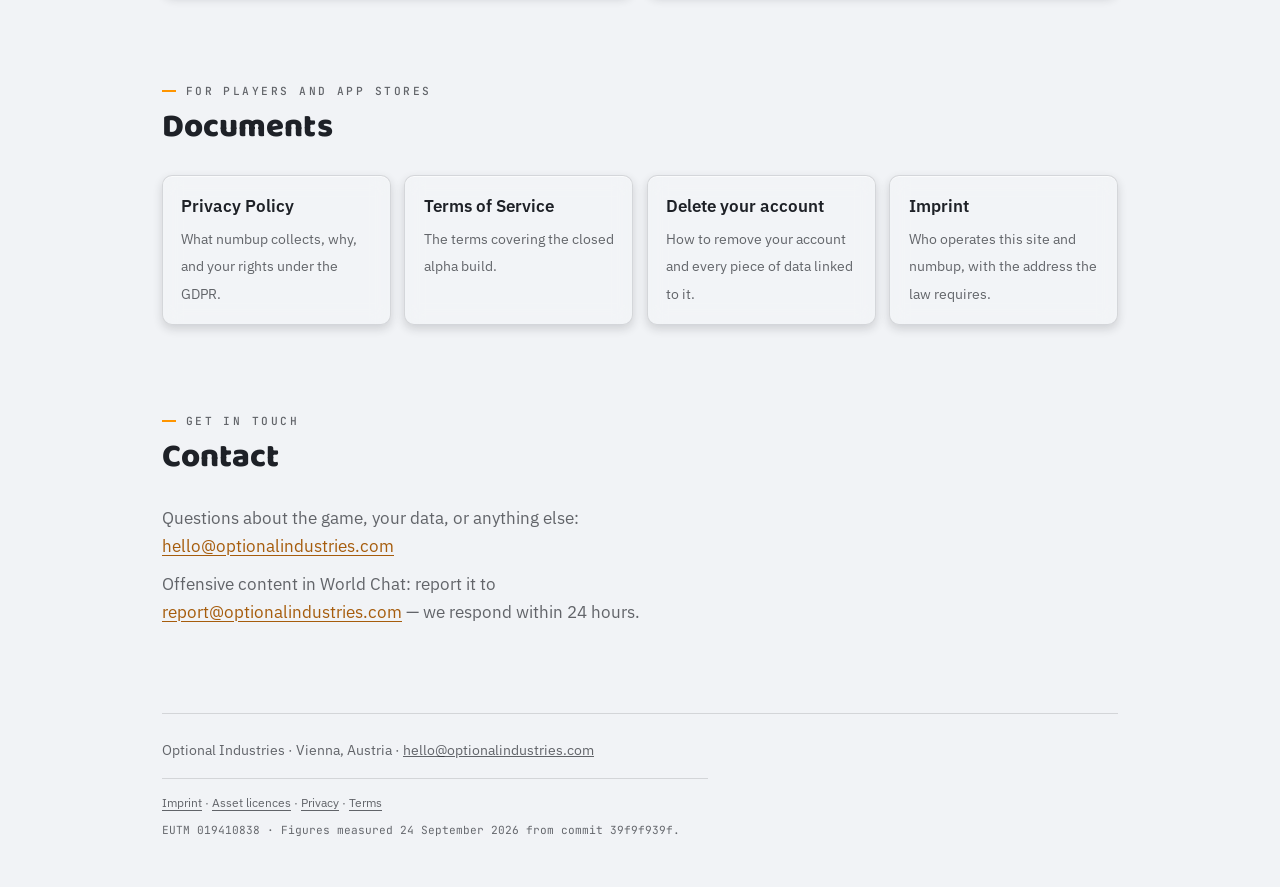
==== commit 1736192e: "deploy: Stand numbup@39f9f939f" ====
--- a/index.html
+++ b/index.html
@@ -5,11 +5,11 @@
 <meta name="viewport" content="width=device-width,initial-scale=1">
 
 <title>Optional Industries — indie game studio in Vienna | numbup</title>
-<meta name="description" content="An independent game studio in Vienna. One person, a fleet of language models, 12,943 commits in 154 days to a closed alpha on iOS and Android.">
+<meta name="description" content="An independent game studio in Vienna. One person, a fleet of language models, 14,374 commits in 154 days to a closed alpha on iOS and Android.">
 <meta name="color-scheme" content="light">
 <link rel="icon" href="/favicon.svg" type="image/svg+xml">
 
-<meta name="build-source" content="2129f3f36">
+<meta name="build-source" content="39f9f939f">
 <link rel="canonical" href="https://optionalindustries.com/">
 
 <script type="application/ld+json">
@@ -48,7 +48,7 @@
 <meta property="og:locale" content="en_US">
 <meta property="og:url" content="https://optionalindustries.com/">
 <meta property="og:title" content="One person. A fleet of language models. 154 days to a live alpha.">
-<meta property="og:description" content="An independent game studio in Vienna. One person, a fleet of language models, 12,943 commits in 154 days to a closed alpha. Every figure on the page carries the command that measured it.">
+<meta property="og:description" content="An independent game studio in Vienna. One person, a fleet of language models, 14,374 commits in 154 days to a closed alpha. Every figure on the page carries the command that measured it.">
 <meta property="og:image" content="https://optionalindustries.com/assets/og/og-card.jpg">
 <meta property="og:image:type" content="image/jpeg">
 <meta property="og:image:width" content="1200">
@@ -56,7 +56,7 @@
 <meta property="og:image:alt" content="A silver-armoured character swinging a sword into a crowd of clown enemies on a green tiled lane.">
 <meta name="twitter:card" content="summary_large_image">
 <meta name="twitter:title" content="One person. A fleet of language models. 154 days to a live alpha.">
-<meta name="twitter:description" content="An independent game studio in Vienna. 12,943 commits in 154 days to a closed alpha — every figure on the page carries the command that measured it.">
+<meta name="twitter:description" content="An independent game studio in Vienna. 14,374 commits in 154 days to a closed alpha — every figure on the page carries the command that measured it.">
 <meta name="twitter:image" content="https://optionalindustries.com/assets/og/og-card.jpg">
 <meta name="twitter:image:alt" content="A silver-armoured character swinging a sword into a crowd of clown enemies on a green tiled lane.">
 
@@ -1017,7 +1017,7 @@
         <div class="tags">
           <span class="tag">iOS + Android</span>
           <span class="tag">Godot 4.6</span>
-          <span class="tag live">Build 37</span>
+          <span class="tag live">Build 38</span>
           <span class="tag">Closed alpha</span>
         </div>
         <div class="cta-row">
@@ -1065,7 +1065,7 @@
           <img src="/assets/shots/eras/device_phone.webp" width="1206" height="1977"
                loading="lazy" decoding="async"
                alt="The same game running on a phone: an archer facing an enemy on a green lane in a dark forest, with the equipment slots, the pill bottle and the currency counters below it.">
-          <p class="era-cap"><b>On a phone.</b><span>Build 37, mid-battle.</span></p>
+          <p class="era-cap"><b>On a phone.</b><span>Build 38, mid-battle.</span></p>
         </figure>
         <p class="era-note">Ten eras of gear, and side dungeons named after what they do to you.
            The two above are rendered in engine from the game&rsquo;s own battle scene &mdash;
@@ -1109,20 +1109,20 @@
           <p class="eyebrow">Commits, cumulative</p>
           <h2>The chart documents the pace. numbup is the outcome.</h2>
         </div>
-        <p class="proof-read"><b>12,943</b>commits · 21 mar – 20 sep 2026</p>
+        <p class="proof-read"><b>14,374</b>commits · 21 mar – 24 sep 2026</p>
       </div>
       <div class="chart-box">
         <canvas id="growth" role="img"
-          aria-label="Cumulative commits from 21 March 2026 to 20 September 2026, rising from 1 to 12,943, with the curve steepening sharply through August."></canvas>
+          aria-label="Cumulative commits from 21 March 2026 to 24 September 2026, rising from 1 to 14,374, with the curve steepening sharply through August."></canvas>
       </div>
       
       <div class="axis">
-        <div class="axis-track"><span style="left:0.00%">Mar</span><span style="left:6.01%">Apr</span><span style="left:22.40%">May</span><span style="left:39.34%">Jun</span><span style="left:55.74%">Jul</span><span style="left:72.68%">Aug</span><span style="left:89.62%">Sep</span></div>
+        <div class="axis-track"><span style="left:0.00%">Mar</span><span style="left:5.88%">Apr</span><span style="left:21.93%">May</span><span style="left:38.50%">Jun</span><span style="left:54.55%">Jul</span><span style="left:71.12%">Aug</span><span style="left:87.70%">Sep</span></div>
       </div>
       <div class="proof-foot">
         <span><span class="mark">▲</span> 22 Aug — alpha opens, 278 commits that day</span>
         <span>15 days with no commit</span>
-        <span>70.7 / day across six months</span>
+        <span>76.9 / day across six months</span>
       </div>
     </div>
 
@@ -1141,7 +1141,7 @@
           <img src="/assets/shots/after.webp" width="640" height="1280"
                loading="lazy" decoding="async"
                alt="numbup today: 3D characters on a green tiled lane in front of a mountain backdrop, an archer facing three enemies with health bars, and below them the equipment slots, the pill bottle and the navigation bar.">
-          <p class="tn-cap"><b>Day 183.</b> Build 37, closed alpha on iOS and Android.
+          <p class="tn-cap"><b>Day 187.</b> Build 38, closed alpha on iOS and Android.
             <span>Screenshot from an iPhone, mid-battle.</span></p>
         </figure>
       </div>
@@ -1149,48 +1149,48 @@
 
     <div class="figures">
       <div class="fig">
-        <span class="n">183</span>
+        <span class="n">187</span>
         <span class="what">days from the first commit to the commit this page was built from</span>
-        <span class="src">git log --reverse --format=%ad 2129f3f36 | head -1</span>
+        <span class="src">git log --reverse --format=%ad 39f9f939f | head -1</span>
       </div>
       <div class="fig">
-        <span class="n">12,943</span>
+        <span class="n">14,374</span>
         <span class="what">commits</span>
-        <span class="src">git rev-list --count 2129f3f36</span>
+        <span class="src">git rev-list --count 39f9f939f</span>
       </div>
       <div class="fig">
-        <span class="n">10,281</span>
+        <span class="n">11,434</span>
         
-        <span class="what">of 11,891 commits — merges left out — were written with
+        <span class="what">of 13,104 commits — merges left out — were written with
           Claude at the keyboard, and that is a floor, not a ceiling: the ones written by
           scripts never got the line that records it</span>
-        <span class="src">git log --no-merges --format=%H --grep='Co-Authored-By: Claude' 2129f3f36 | wc -l</span>
+        <span class="src">git log --no-merges --format=%H --grep='Co-Authored-By: Claude' 39f9f939f | wc -l</span>
       </div>
       <div class="fig">
-        <span class="n">1,153</span>
+        <span class="n">1,293</span>
         <span class="what">bugs written down — numbered, most of them closed, none of them forgotten</span>
-        <div class="bar" role="img" aria-label="Of 1,153 logged bugs: 938 closed, 119 partially closed, 96 open.">
-          <i class="done" style="width:81.4%"></i>
-          <i class="part" style="width:10.3%"></i>
-          <i class="open" style="width:8.3%"></i>
+        <div class="bar" role="img" aria-label="Of 1,293 logged bugs: 1,044 closed, 122 partially closed, 127 open.">
+          <i class="done" style="width:80.7%"></i>
+          <i class="part" style="width:9.4%"></i>
+          <i class="open" style="width:9.8%"></i>
         </div>
         <div class="legend">
-          <span><i class="k-done"></i> <b>938</b> closed</span>
-          <span><i class="k-part"></i> <b>119</b> partly</span>
-          <span><i class="k-open"></i> <b>96</b> open</span>
+          <span><i class="k-done"></i> <b>1,044</b> closed</span>
+          <span><i class="k-part"></i> <b>122</b> partly</span>
+          <span><i class="k-open"></i> <b>127</b> open</span>
         </div>
         <span class="src">grep -ho '^### BG-[0-9]*' docs/BACKLOG.md docs/backlog-archive-*.md | sort -u | wc -l</span>
       </div>
       <div class="fig">
-        <span class="n">1,751</span>
-        <span class="what">automated checks, spread over 157 files, that run before a branch reaches
+        <span class="n">2,036</span>
+        <span class="what">automated checks, spread over 181 files, that run before a branch reaches
           main — the merge stops at the first failure</span>
         <span class="src">grep -h '^def test_' tools/tests/test_*.py | wc -l</span>
       </div>
       <div class="fig punch">
         <span class="n">1</span>
-        <span class="what">person — 12,940 of 12,943 commits carry one author name. Of the three that do not, two were signed by the fleet and one is the initial commit, with the name typed wrong</span>
-        <span class="src">git shortlog -sn 2129f3f36</span>
+        <span class="what">person — 14,371 of 14,374 commits carry one author name. Of the three that do not, two were signed by the fleet and one is the initial commit, with the name typed wrong</span>
+        <span class="src">git shortlog -sn 39f9f939f</span>
       </div>
     </div>
 
@@ -1209,14 +1209,14 @@
         <div class="share-row"><span class="m">Jun</span><div class="bar" role="img" aria-label="June 2026: 956 of 1095 non-merge commits carry the trailer, 87 percent"><i class="done" style="width:87%"></i></div><span class="p">87%</span></div>
         <div class="share-row"><span class="m">Jul</span><div class="bar" role="img" aria-label="July 2026: 1431 of 1565 non-merge commits carry the trailer, 91 percent"><i class="done" style="width:91%"></i></div><span class="p">91%</span></div>
         <div class="share-row"><span class="m">Aug</span><div class="bar" role="img" aria-label="August 2026: 3007 of 3521 non-merge commits carry the trailer, 85 percent"><i class="done" style="width:85%"></i></div><span class="p">85%</span></div>
-        <div class="share-row"><span class="m">Sep<sup>*</sup></span><div class="bar" role="img" aria-label="September 2026: 3839 of 4188 non-merge commits carry the trailer, 92 percent"><i class="done" style="width:92%"></i></div><span class="p">92%</span></div>
+        <div class="share-row"><span class="m">Sep<sup>*</sup></span><div class="bar" role="img" aria-label="September 2026: 4992 of 5401 non-merge commits carry the trailer, 92 percent"><i class="done" style="width:92%"></i></div><span class="p">92%</span></div>
       </div>
       
       <p class="share-foot">March 54&thinsp;% &rarr; September
         92&thinsp;%, merges left out of both counts. The dip in August is not a
         change of heart — scripts had started writing commits too, and scripts don&rsquo;t sign.
         <sup>*</sup>&#8239;month still running.</p>
-      <span class="src">git log --no-merges --date=format:%Y-%m --format=%ad --grep='Co-Authored-By: Claude' 2129f3f36</span>
+      <span class="src">git log --no-merges --date=format:%Y-%m --format=%ad --grep='Co-Authored-By: Claude' 39f9f939f</span>
     </div>
 
     <p class="note-line key"><strong>Not one line of numbup was typed by hand.</strong> It could not
@@ -1247,9 +1247,9 @@
        without anyone starting them.</p>
 
     <p class="note-line key"><strong>A fleet that types fast is the easy half.</strong> The other half
-       is what it is not allowed to do: <b class="num">1,751</b> automated checks before a branch merges, a nightly review that
+       is what it is not allowed to do: <b class="num">2,036</b> automated checks before a branch merges, a nightly review that
        reads the diff nobody else read, and every defect that still gets through written down with
-       a number &mdash; <b class="num">1,153</b> so far, <b class="num">938</b> of
+       a number &mdash; <b class="num">1,293</b> so far, <b class="num">1,044</b> of
        them closed. None of that was built for elegance. It was built because the person reading
        the diffs could not catch a bad one by instinct.
        <mark>The interesting part was never the typing.</mark></p>
@@ -1326,7 +1326,7 @@
       <a href="https://optionalindustries.com/numbup/privacy.html">Privacy</a> &middot;
       <a href="https://optionalindustries.com/numbup/terms.html">Terms</a>
     </p>
-    <p class="fine">EUTM 019410838 · Figures measured 20 September 2026 from commit 2129f3f36.</p>
+    <p class="fine">EUTM 019410838 · Figures measured 24 September 2026 from commit 39f9f939f.</p>
   </footer>
 
 </div>
@@ -1353,7 +1353,7 @@
 
   
 
-  var SERIES = [1,16,16,34,80,80,80,89,117,153,160,177,200,200,200,200,206,222,239,247,248,253,276,306,388,418,505,557,585,604,632,638,642,649,655,655,655,655,655,655,655,655,655,657,669,705,718,726,745,794,841,864,896,896,947,1026,1046,1085,1122,1178,1263,1305,1351,1367,1411,1412,1420,1470,1483,1501,1504,1543,1655,1733,1815,1979,2027,2047,2086,2134,2154,2165,2214,2226,2234,2261,2266,2274,2288,2302,2318,2336,2355,2379,2390,2402,2435,2481,2524,2589,2658,2693,2746,2826,2912,3002,3082,3168,3258,3321,3363,3400,3465,3557,3601,3616,3647,3691,3741,3760,3803,3874,3957,4016,4022,4079,4118,4119,4136,4164,4218,4270,4362,4438,4481,4592,4675,4750,4807,4915,5072,5236,5288,5316,5339,5438,5569,5711,5802,5825,5894,6019,6133,6293,6571,6804,7073,7260,7406,7521,7753,7848,8095,8202,8388,8774,9006,9233,9448,9640,9929,10155,10366,10577,10879,11068,11219,11401,11762,11996,12254,12519,12782,12943];
+  var SERIES = [1,16,16,34,80,80,80,89,117,153,160,177,200,200,200,200,206,222,239,247,248,253,276,306,388,418,505,557,585,604,632,638,642,649,655,655,655,655,655,655,655,655,655,657,669,705,718,726,745,794,841,864,896,896,947,1026,1046,1085,1122,1178,1263,1305,1351,1367,1411,1412,1420,1470,1483,1501,1504,1543,1655,1733,1815,1979,2027,2047,2086,2134,2154,2165,2214,2226,2234,2261,2266,2274,2288,2302,2318,2336,2355,2379,2390,2402,2435,2481,2524,2589,2658,2693,2746,2826,2912,3002,3082,3168,3258,3321,3363,3400,3465,3557,3601,3616,3647,3691,3741,3760,3803,3874,3957,4016,4022,4079,4118,4119,4136,4164,4218,4270,4362,4438,4481,4592,4675,4750,4807,4915,5072,5236,5288,5316,5339,5438,5569,5711,5802,5825,5894,6019,6133,6293,6571,6804,7073,7260,7406,7521,7753,7848,8095,8202,8388,8774,9006,9233,9448,9640,9929,10155,10366,10577,10879,11068,11219,11401,11762,11996,12254,12519,12782,13077,13414,13859,14237,14374];
   var MONTHS = [0,11,41,72,102,133,164];   
   var ALPHA = 154;                          
 
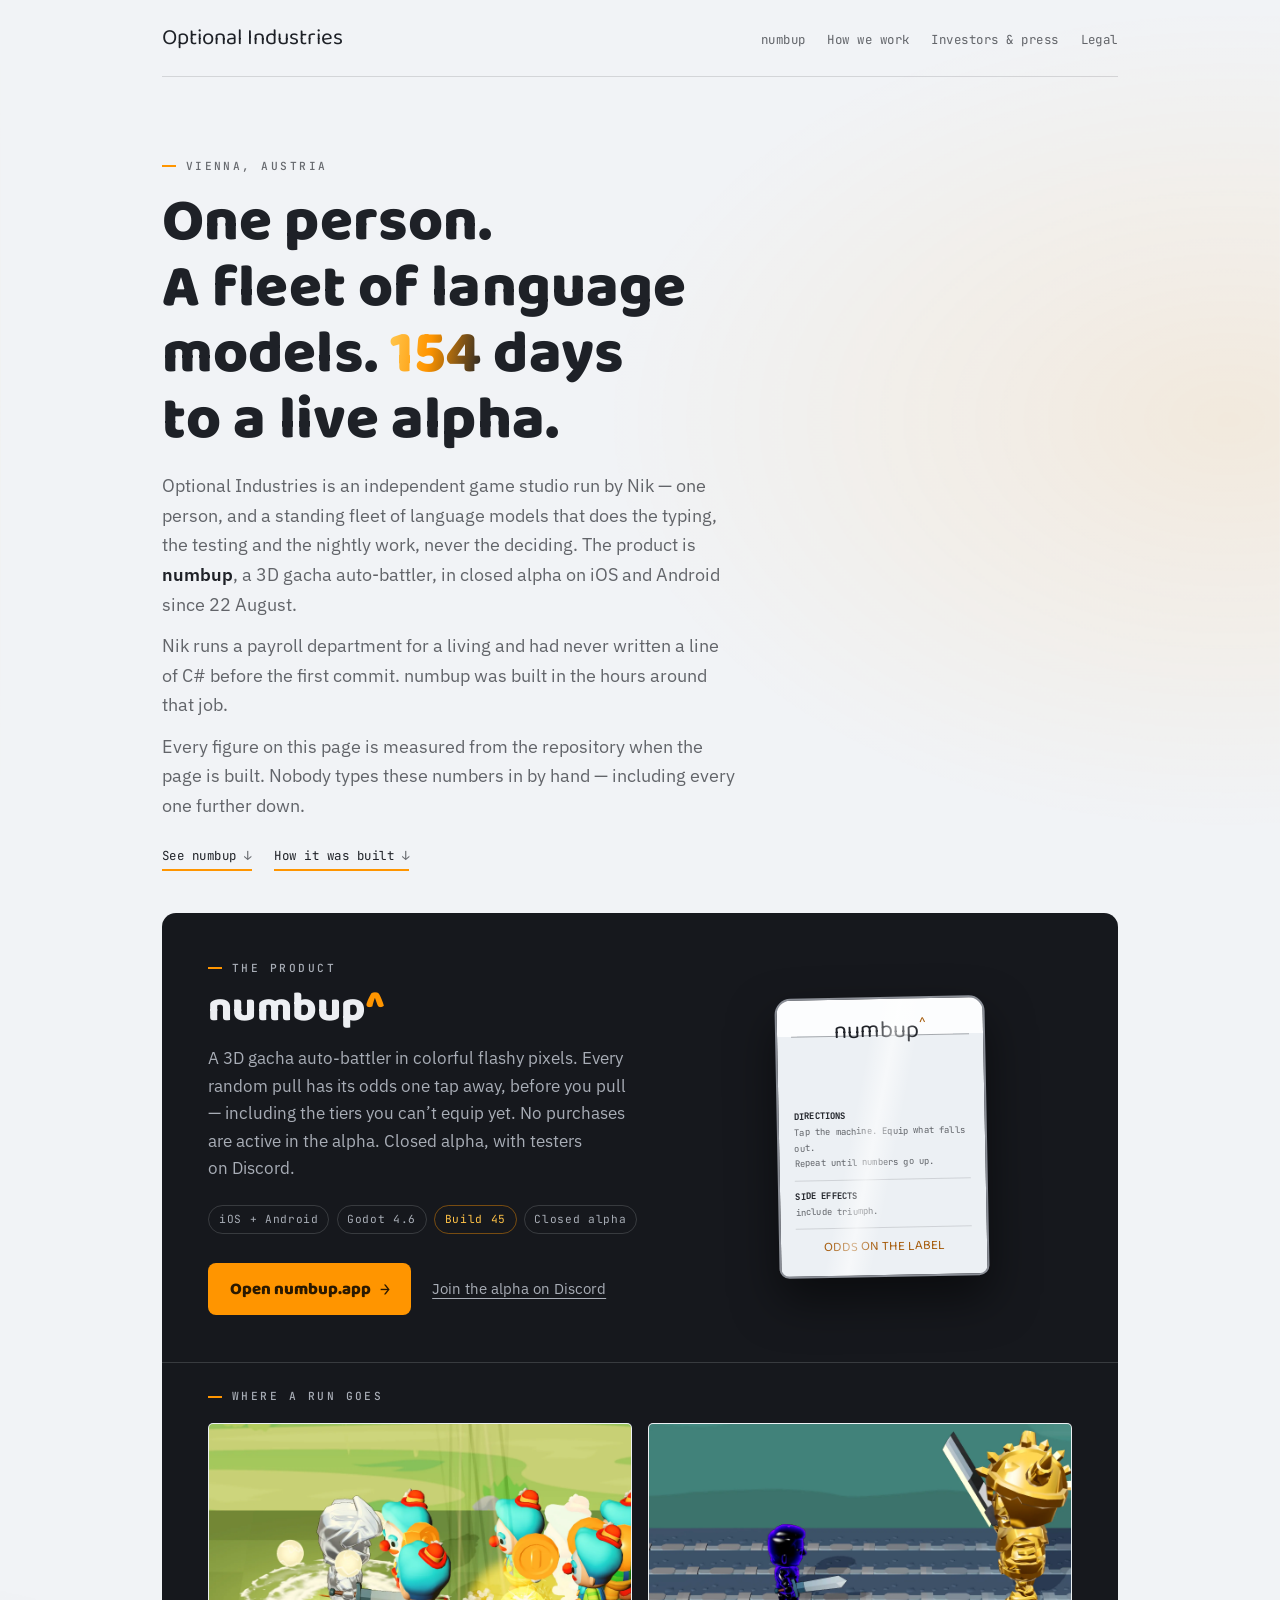
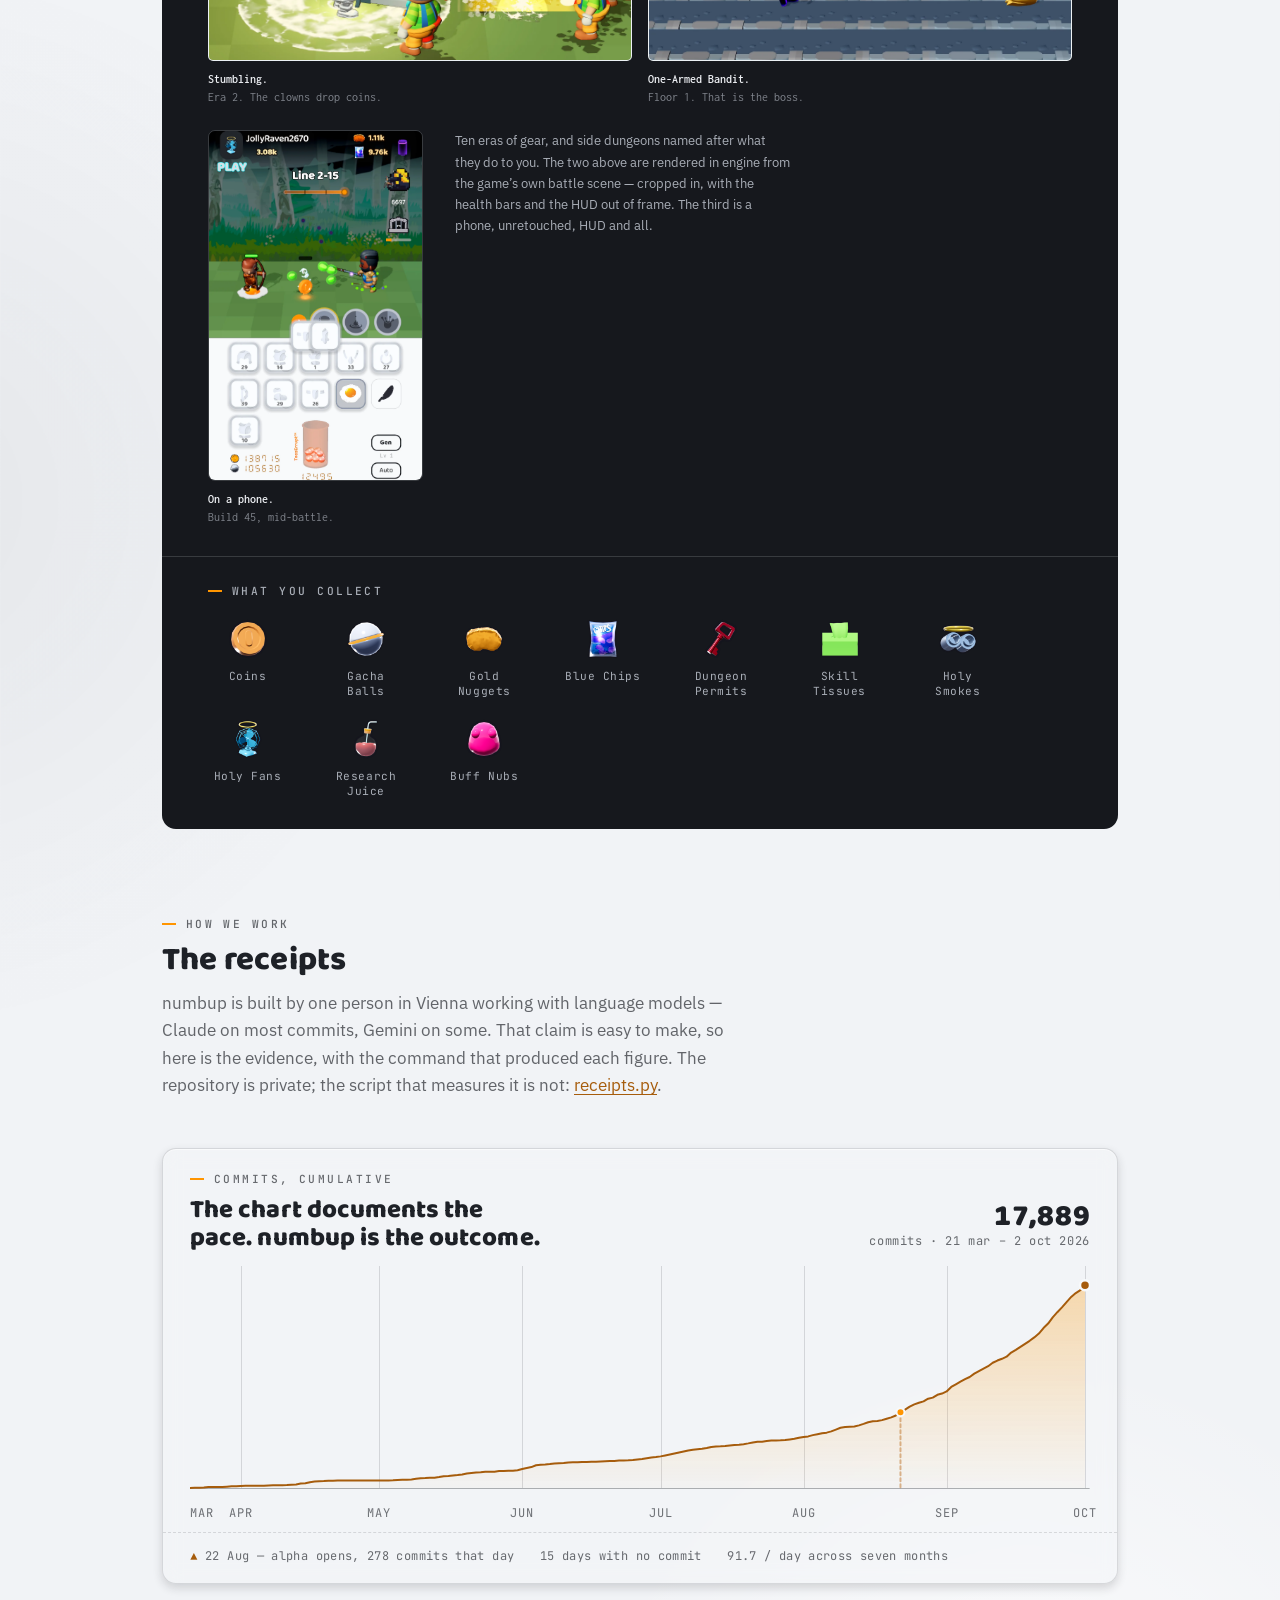
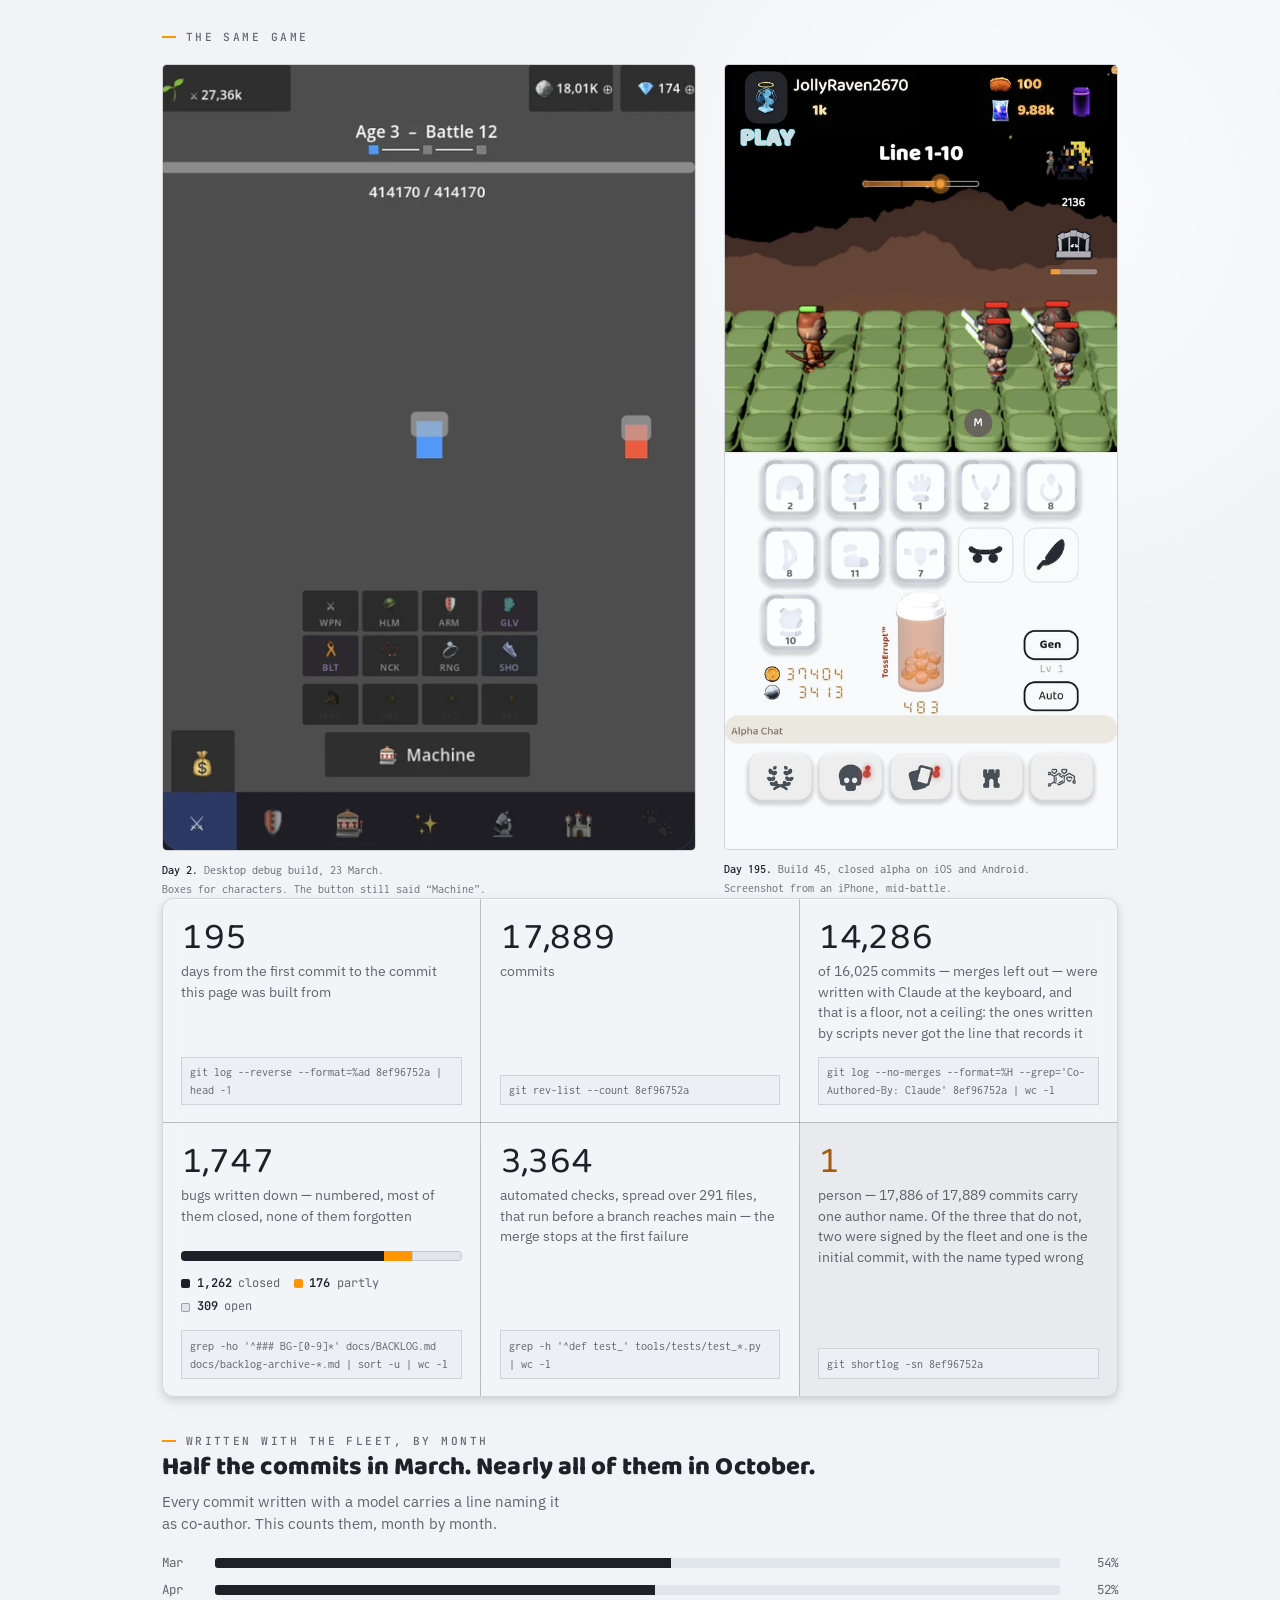
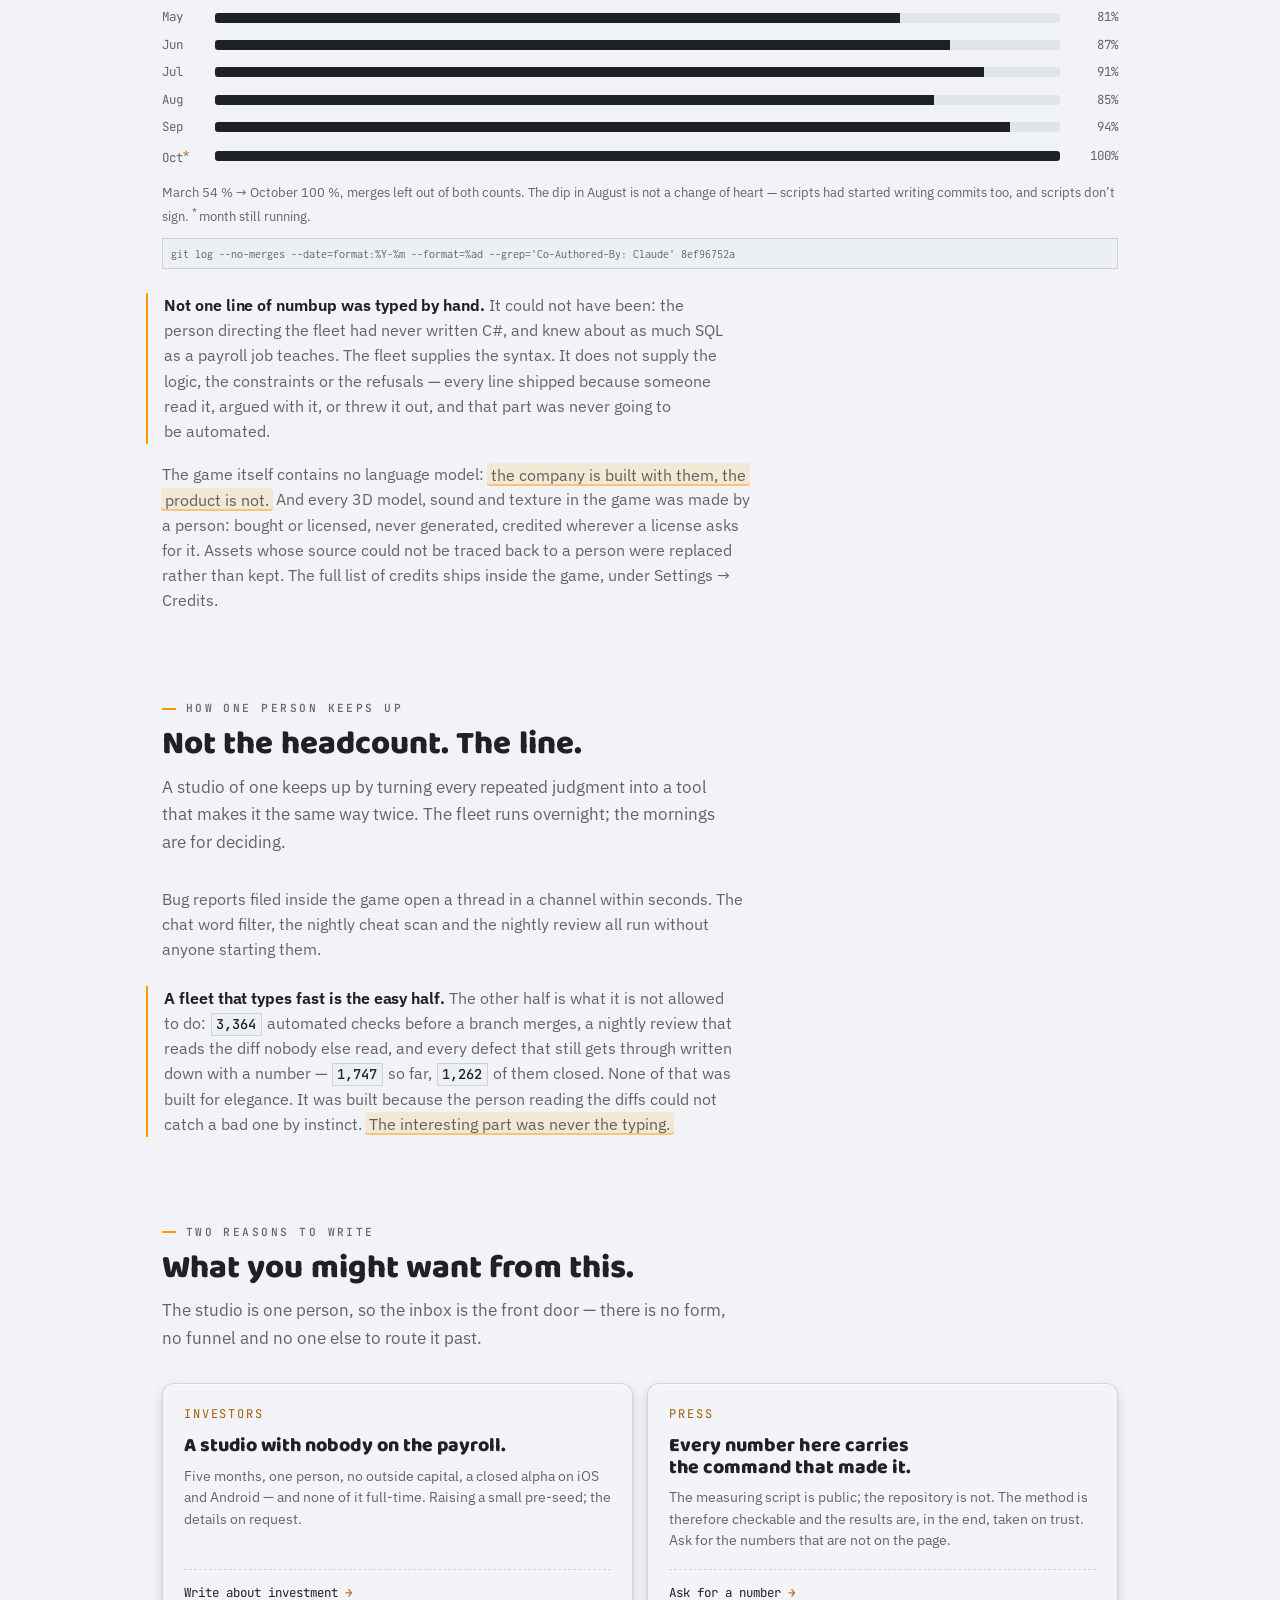
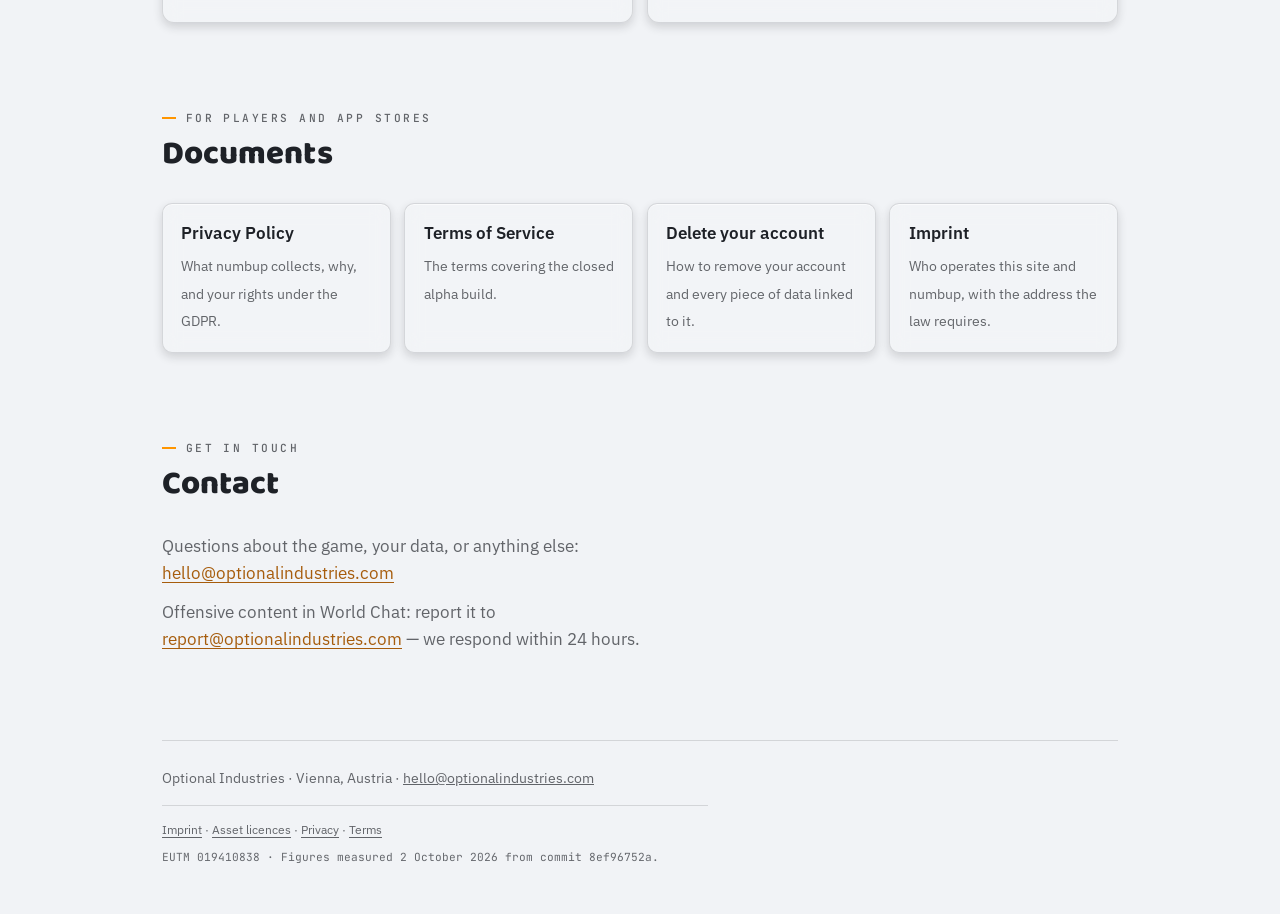
==== commit eb89c1c0: "deploy: Stand numbup@8ef96752a" ====
--- a/index.html
+++ b/index.html
@@ -5,11 +5,11 @@
 <meta name="viewport" content="width=device-width,initial-scale=1">
 
 <title>Optional Industries — indie game studio in Vienna | numbup</title>
-<meta name="description" content="An independent game studio in Vienna. One person, a fleet of language models, 14,374 commits in 154 days to a closed alpha on iOS and Android.">
+<meta name="description" content="An independent game studio in Vienna. One person, a fleet of language models, 17,889 commits in 154 days to a closed alpha on iOS and Android.">
 <meta name="color-scheme" content="light">
 <link rel="icon" href="/favicon.svg" type="image/svg+xml">
 
-<meta name="build-source" content="39f9f939f">
+<meta name="build-source" content="8ef96752a">
 <link rel="canonical" href="https://optionalindustries.com/">
 
 <script type="application/ld+json">
@@ -48,7 +48,7 @@
 <meta property="og:locale" content="en_US">
 <meta property="og:url" content="https://optionalindustries.com/">
 <meta property="og:title" content="One person. A fleet of language models. 154 days to a live alpha.">
-<meta property="og:description" content="An independent game studio in Vienna. One person, a fleet of language models, 14,374 commits in 154 days to a closed alpha. Every figure on the page carries the command that measured it.">
+<meta property="og:description" content="An independent game studio in Vienna. One person, a fleet of language models, 17,889 commits in 154 days to a closed alpha. Every figure on the page carries the command that measured it.">
 <meta property="og:image" content="https://optionalindustries.com/assets/og/og-card.jpg">
 <meta property="og:image:type" content="image/jpeg">
 <meta property="og:image:width" content="1200">
@@ -56,7 +56,7 @@
 <meta property="og:image:alt" content="A silver-armoured character swinging a sword into a crowd of clown enemies on a green tiled lane.">
 <meta name="twitter:card" content="summary_large_image">
 <meta name="twitter:title" content="One person. A fleet of language models. 154 days to a live alpha.">
-<meta name="twitter:description" content="An independent game studio in Vienna. 14,374 commits in 154 days to a closed alpha — every figure on the page carries the command that measured it.">
+<meta name="twitter:description" content="An independent game studio in Vienna. 17,889 commits in 154 days to a closed alpha — every figure on the page carries the command that measured it.">
 <meta name="twitter:image" content="https://optionalindustries.com/assets/og/og-card.jpg">
 <meta name="twitter:image:alt" content="A silver-armoured character swinging a sword into a crowd of clown enemies on a green tiled lane.">
 
@@ -1017,7 +1017,7 @@
         <div class="tags">
           <span class="tag">iOS + Android</span>
           <span class="tag">Godot 4.6</span>
-          <span class="tag live">Build 38</span>
+          <span class="tag live">Build 45</span>
           <span class="tag">Closed alpha</span>
         </div>
         <div class="cta-row">
@@ -1065,7 +1065,7 @@
           <img src="/assets/shots/eras/device_phone.webp" width="1206" height="1977"
                loading="lazy" decoding="async"
                alt="The same game running on a phone: an archer facing an enemy on a green lane in a dark forest, with the equipment slots, the pill bottle and the currency counters below it.">
-          <p class="era-cap"><b>On a phone.</b><span>Build 38, mid-battle.</span></p>
+          <p class="era-cap"><b>On a phone.</b><span>Build 45, mid-battle.</span></p>
         </figure>
         <p class="era-note">Ten eras of gear, and side dungeons named after what they do to you.
            The two above are rendered in engine from the game&rsquo;s own battle scene &mdash;
@@ -1109,20 +1109,20 @@
           <p class="eyebrow">Commits, cumulative</p>
           <h2>The chart documents the pace. numbup is the outcome.</h2>
         </div>
-        <p class="proof-read"><b>14,374</b>commits · 21 mar – 24 sep 2026</p>
+        <p class="proof-read"><b>17,889</b>commits · 21 mar – 2 oct 2026</p>
       </div>
       <div class="chart-box">
         <canvas id="growth" role="img"
-          aria-label="Cumulative commits from 21 March 2026 to 24 September 2026, rising from 1 to 14,374, with the curve steepening sharply through August."></canvas>
+          aria-label="Cumulative commits from 21 March 2026 to 2 October 2026, rising from 1 to 17,889, with the curve steepening sharply through August."></canvas>
       </div>
       
       <div class="axis">
-        <div class="axis-track"><span style="left:0.00%">Mar</span><span style="left:5.88%">Apr</span><span style="left:21.93%">May</span><span style="left:38.50%">Jun</span><span style="left:54.55%">Jul</span><span style="left:71.12%">Aug</span><span style="left:87.70%">Sep</span></div>
+        <div class="axis-track"><span style="left:0.00%">Mar</span><span style="left:5.64%">Apr</span><span style="left:21.03%">May</span><span style="left:36.92%">Jun</span><span style="left:52.31%">Jul</span><span style="left:68.21%">Aug</span><span style="left:84.10%">Sep</span><span style="left:99.49%">Oct</span></div>
       </div>
       <div class="proof-foot">
         <span><span class="mark">▲</span> 22 Aug — alpha opens, 278 commits that day</span>
         <span>15 days with no commit</span>
-        <span>76.9 / day across six months</span>
+        <span>91.7 / day across seven months</span>
       </div>
     </div>
 
@@ -1141,7 +1141,7 @@
           <img src="/assets/shots/after.webp" width="640" height="1280"
                loading="lazy" decoding="async"
                alt="numbup today: 3D characters on a green tiled lane in front of a mountain backdrop, an archer facing three enemies with health bars, and below them the equipment slots, the pill bottle and the navigation bar.">
-          <p class="tn-cap"><b>Day 187.</b> Build 38, closed alpha on iOS and Android.
+          <p class="tn-cap"><b>Day 195.</b> Build 45, closed alpha on iOS and Android.
             <span>Screenshot from an iPhone, mid-battle.</span></p>
         </figure>
       </div>
@@ -1149,48 +1149,48 @@
 
     <div class="figures">
       <div class="fig">
-        <span class="n">187</span>
+        <span class="n">195</span>
         <span class="what">days from the first commit to the commit this page was built from</span>
-        <span class="src">git log --reverse --format=%ad 39f9f939f | head -1</span>
+        <span class="src">git log --reverse --format=%ad 8ef96752a | head -1</span>
       </div>
       <div class="fig">
-        <span class="n">14,374</span>
+        <span class="n">17,889</span>
         <span class="what">commits</span>
-        <span class="src">git rev-list --count 39f9f939f</span>
+        <span class="src">git rev-list --count 8ef96752a</span>
       </div>
       <div class="fig">
-        <span class="n">11,434</span>
+        <span class="n">14,286</span>
         
-        <span class="what">of 13,104 commits — merges left out — were written with
+        <span class="what">of 16,025 commits — merges left out — were written with
           Claude at the keyboard, and that is a floor, not a ceiling: the ones written by
           scripts never got the line that records it</span>
-        <span class="src">git log --no-merges --format=%H --grep='Co-Authored-By: Claude' 39f9f939f | wc -l</span>
+        <span class="src">git log --no-merges --format=%H --grep='Co-Authored-By: Claude' 8ef96752a | wc -l</span>
       </div>
       <div class="fig">
-        <span class="n">1,293</span>
+        <span class="n">1,747</span>
         <span class="what">bugs written down — numbered, most of them closed, none of them forgotten</span>
-        <div class="bar" role="img" aria-label="Of 1,293 logged bugs: 1,044 closed, 122 partially closed, 127 open.">
-          <i class="done" style="width:80.7%"></i>
-          <i class="part" style="width:9.4%"></i>
-          <i class="open" style="width:9.8%"></i>
+        <div class="bar" role="img" aria-label="Of 1,747 logged bugs: 1,262 closed, 176 partially closed, 309 open.">
+          <i class="done" style="width:72.2%"></i>
+          <i class="part" style="width:10.1%"></i>
+          <i class="open" style="width:17.7%"></i>
         </div>
         <div class="legend">
-          <span><i class="k-done"></i> <b>1,044</b> closed</span>
-          <span><i class="k-part"></i> <b>122</b> partly</span>
-          <span><i class="k-open"></i> <b>127</b> open</span>
+          <span><i class="k-done"></i> <b>1,262</b> closed</span>
+          <span><i class="k-part"></i> <b>176</b> partly</span>
+          <span><i class="k-open"></i> <b>309</b> open</span>
         </div>
         <span class="src">grep -ho '^### BG-[0-9]*' docs/BACKLOG.md docs/backlog-archive-*.md | sort -u | wc -l</span>
       </div>
       <div class="fig">
-        <span class="n">2,036</span>
-        <span class="what">automated checks, spread over 181 files, that run before a branch reaches
+        <span class="n">3,364</span>
+        <span class="what">automated checks, spread over 291 files, that run before a branch reaches
           main — the merge stops at the first failure</span>
         <span class="src">grep -h '^def test_' tools/tests/test_*.py | wc -l</span>
       </div>
       <div class="fig punch">
         <span class="n">1</span>
-        <span class="what">person — 14,371 of 14,374 commits carry one author name. Of the three that do not, two were signed by the fleet and one is the initial commit, with the name typed wrong</span>
-        <span class="src">git shortlog -sn 39f9f939f</span>
+        <span class="what">person — 17,886 of 17,889 commits carry one author name. Of the three that do not, two were signed by the fleet and one is the initial commit, with the name typed wrong</span>
+        <span class="src">git shortlog -sn 8ef96752a</span>
       </div>
     </div>
 
@@ -1198,7 +1198,7 @@
     <div class="share">
       <p class="eyebrow">Written with the fleet, by month</p>
       
-      <h2>Half the commits in March. Nearly all of them in September.</h2>
+      <h2>Half the commits in March. Nearly all of them in October.</h2>
       
       <p class="share-lede">Every commit written with a model carries a line naming it as
          co-author. This counts them, month by month.</p>
@@ -1209,14 +1209,15 @@
         <div class="share-row"><span class="m">Jun</span><div class="bar" role="img" aria-label="June 2026: 956 of 1095 non-merge commits carry the trailer, 87 percent"><i class="done" style="width:87%"></i></div><span class="p">87%</span></div>
         <div class="share-row"><span class="m">Jul</span><div class="bar" role="img" aria-label="July 2026: 1431 of 1565 non-merge commits carry the trailer, 91 percent"><i class="done" style="width:91%"></i></div><span class="p">91%</span></div>
         <div class="share-row"><span class="m">Aug</span><div class="bar" role="img" aria-label="August 2026: 3007 of 3521 non-merge commits carry the trailer, 85 percent"><i class="done" style="width:85%"></i></div><span class="p">85%</span></div>
-        <div class="share-row"><span class="m">Sep<sup>*</sup></span><div class="bar" role="img" aria-label="September 2026: 4992 of 5401 non-merge commits carry the trailer, 92 percent"><i class="done" style="width:92%"></i></div><span class="p">92%</span></div>
+        <div class="share-row"><span class="m">Sep</span><div class="bar" role="img" aria-label="September 2026: 7302 of 7778 non-merge commits carry the trailer, 94 percent"><i class="done" style="width:94%"></i></div><span class="p">94%</span></div>
+        <div class="share-row"><span class="m">Oct<sup>*</sup></span><div class="bar" role="img" aria-label="October 2026: 542 of 544 non-merge commits carry the trailer, 100 percent"><i class="done" style="width:100%"></i></div><span class="p">100%</span></div>
       </div>
       
-      <p class="share-foot">March 54&thinsp;% &rarr; September
-        92&thinsp;%, merges left out of both counts. The dip in August is not a
+      <p class="share-foot">March 54&thinsp;% &rarr; October
+        100&thinsp;%, merges left out of both counts. The dip in August is not a
         change of heart — scripts had started writing commits too, and scripts don&rsquo;t sign.
         <sup>*</sup>&#8239;month still running.</p>
-      <span class="src">git log --no-merges --date=format:%Y-%m --format=%ad --grep='Co-Authored-By: Claude' 39f9f939f</span>
+      <span class="src">git log --no-merges --date=format:%Y-%m --format=%ad --grep='Co-Authored-By: Claude' 8ef96752a</span>
     </div>
 
     <p class="note-line key"><strong>Not one line of numbup was typed by hand.</strong> It could not
@@ -1247,9 +1248,9 @@
        without anyone starting them.</p>
 
     <p class="note-line key"><strong>A fleet that types fast is the easy half.</strong> The other half
-       is what it is not allowed to do: <b class="num">2,036</b> automated checks before a branch merges, a nightly review that
+       is what it is not allowed to do: <b class="num">3,364</b> automated checks before a branch merges, a nightly review that
        reads the diff nobody else read, and every defect that still gets through written down with
-       a number &mdash; <b class="num">1,293</b> so far, <b class="num">1,044</b> of
+       a number &mdash; <b class="num">1,747</b> so far, <b class="num">1,262</b> of
        them closed. None of that was built for elegance. It was built because the person reading
        the diffs could not catch a bad one by instinct.
        <mark>The interesting part was never the typing.</mark></p>
@@ -1326,7 +1327,7 @@
       <a href="https://optionalindustries.com/numbup/privacy.html">Privacy</a> &middot;
       <a href="https://optionalindustries.com/numbup/terms.html">Terms</a>
     </p>
-    <p class="fine">EUTM 019410838 · Figures measured 24 September 2026 from commit 39f9f939f.</p>
+    <p class="fine">EUTM 019410838 · Figures measured 2 October 2026 from commit 8ef96752a.</p>
   </footer>
 
 </div>
@@ -1353,8 +1354,8 @@
 
   
 
-  var SERIES = [1,16,16,34,80,80,80,89,117,153,160,177,200,200,200,200,206,222,239,247,248,253,276,306,388,418,505,557,585,604,632,638,642,649,655,655,655,655,655,655,655,655,655,657,669,705,718,726,745,794,841,864,896,896,947,1026,1046,1085,1122,1178,1263,1305,1351,1367,1411,1412,1420,1470,1483,1501,1504,1543,1655,1733,1815,1979,2027,2047,2086,2134,2154,2165,2214,2226,2234,2261,2266,2274,2288,2302,2318,2336,2355,2379,2390,2402,2435,2481,2524,2589,2658,2693,2746,2826,2912,3002,3082,3168,3258,3321,3363,3400,3465,3557,3601,3616,3647,3691,3741,3760,3803,3874,3957,4016,4022,4079,4118,4119,4136,4164,4218,4270,4362,4438,4481,4592,4675,4750,4807,4915,5072,5236,5288,5316,5339,5438,5569,5711,5802,5825,5894,6019,6133,6293,6571,6804,7073,7260,7406,7521,7753,7848,8095,8202,8388,8774,9006,9233,9448,9640,9929,10155,10366,10577,10879,11068,11219,11401,11762,11996,12254,12519,12782,13077,13414,13859,14237,14374];
-  var MONTHS = [0,11,41,72,102,133,164];   
+  var SERIES = [1,16,16,34,80,80,80,89,117,153,160,177,200,200,200,200,206,222,239,247,248,253,276,306,388,418,505,557,585,604,632,638,642,649,655,655,655,655,655,655,655,655,655,657,669,705,718,726,745,794,841,864,896,896,947,1026,1046,1085,1122,1178,1263,1305,1351,1367,1411,1412,1420,1470,1483,1501,1504,1543,1655,1733,1815,1979,2027,2047,2086,2134,2154,2165,2214,2226,2234,2261,2266,2274,2288,2302,2318,2336,2355,2379,2390,2402,2435,2481,2524,2589,2658,2693,2746,2826,2912,3002,3082,3168,3258,3321,3363,3400,3465,3557,3601,3616,3647,3691,3741,3760,3803,3874,3957,4016,4022,4079,4118,4119,4136,4164,4218,4270,4362,4438,4481,4592,4675,4750,4807,4915,5072,5236,5288,5316,5339,5438,5569,5711,5802,5825,5894,6019,6133,6293,6571,6804,7073,7260,7406,7521,7753,7848,8095,8202,8388,8774,9006,9233,9448,9640,9929,10155,10366,10577,10879,11068,11219,11401,11762,11996,12254,12519,12782,13077,13414,13888,14280,14822,15267,15687,16136,16591,16925,17178,17598,17889];
+  var MONTHS = [0,11,41,72,102,133,164,194];   
   var ALPHA = 154;                          
 
   var big = document.getElementById("growth");
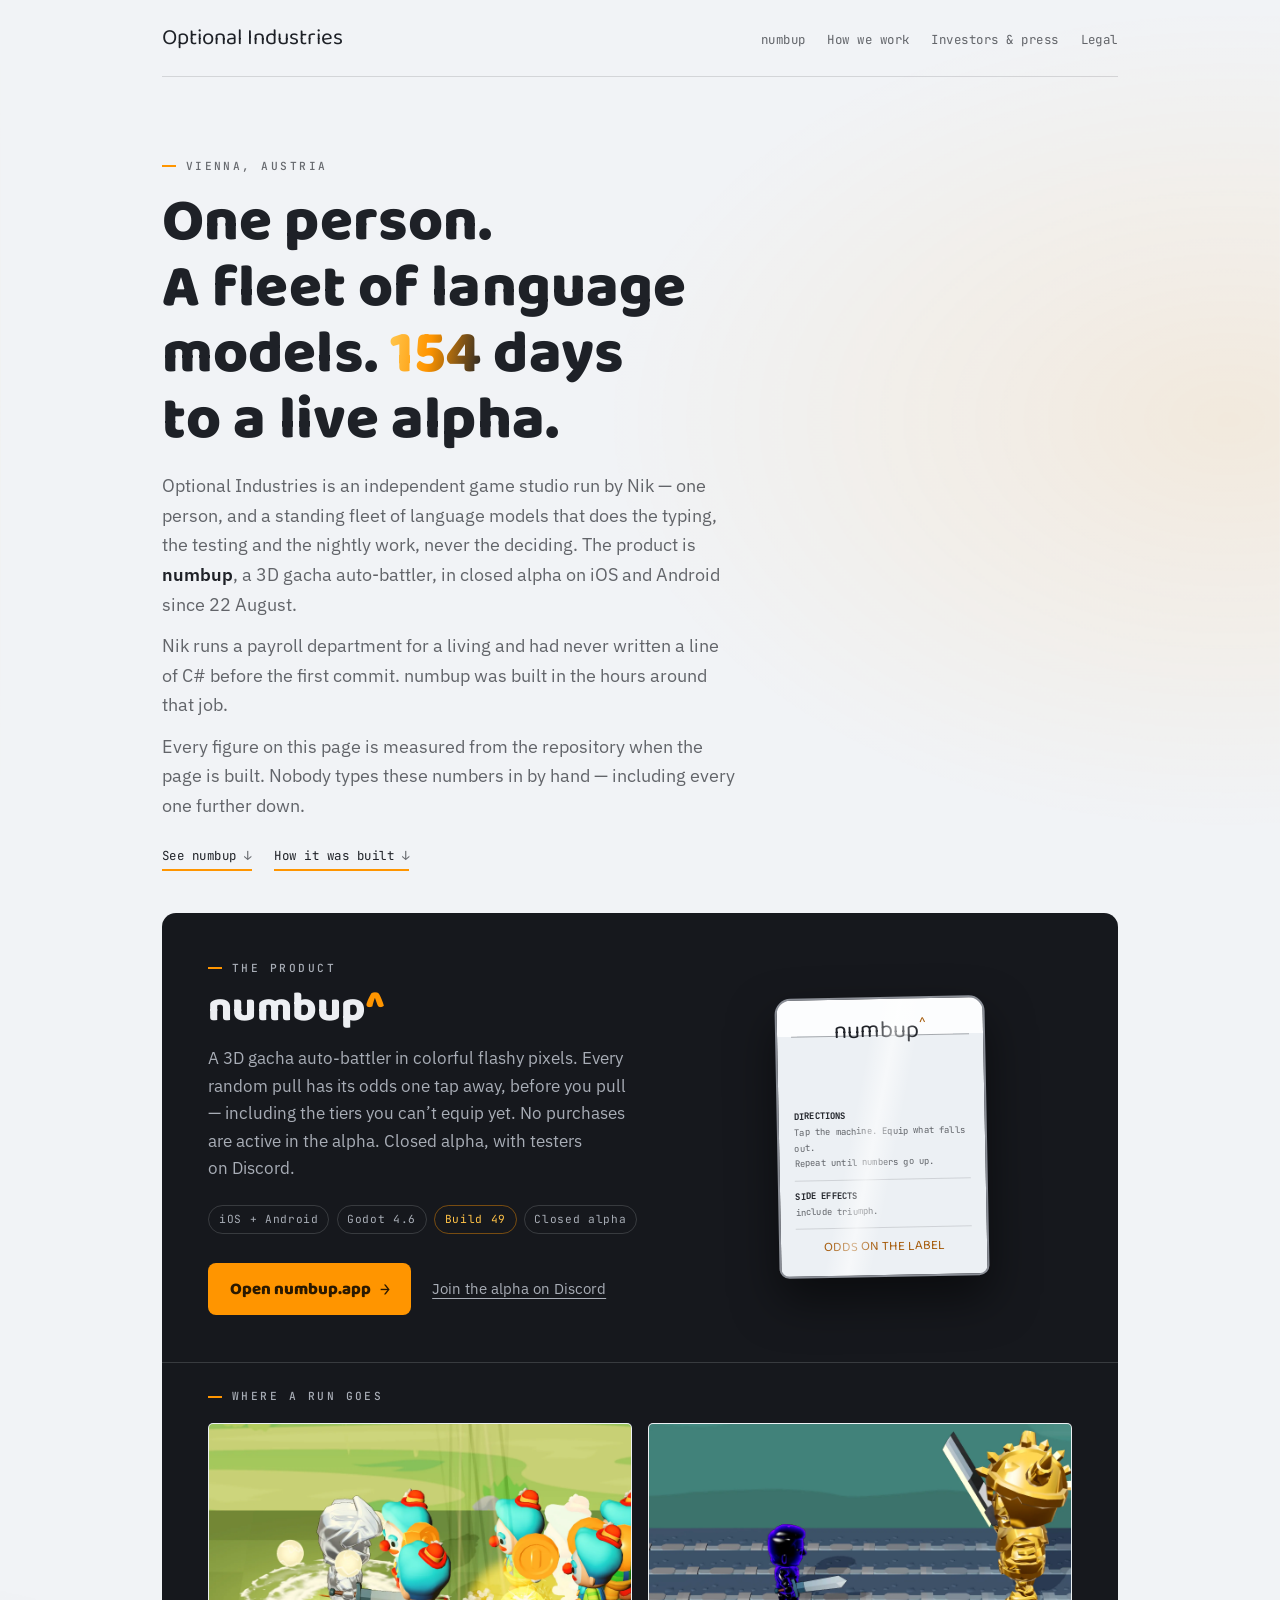
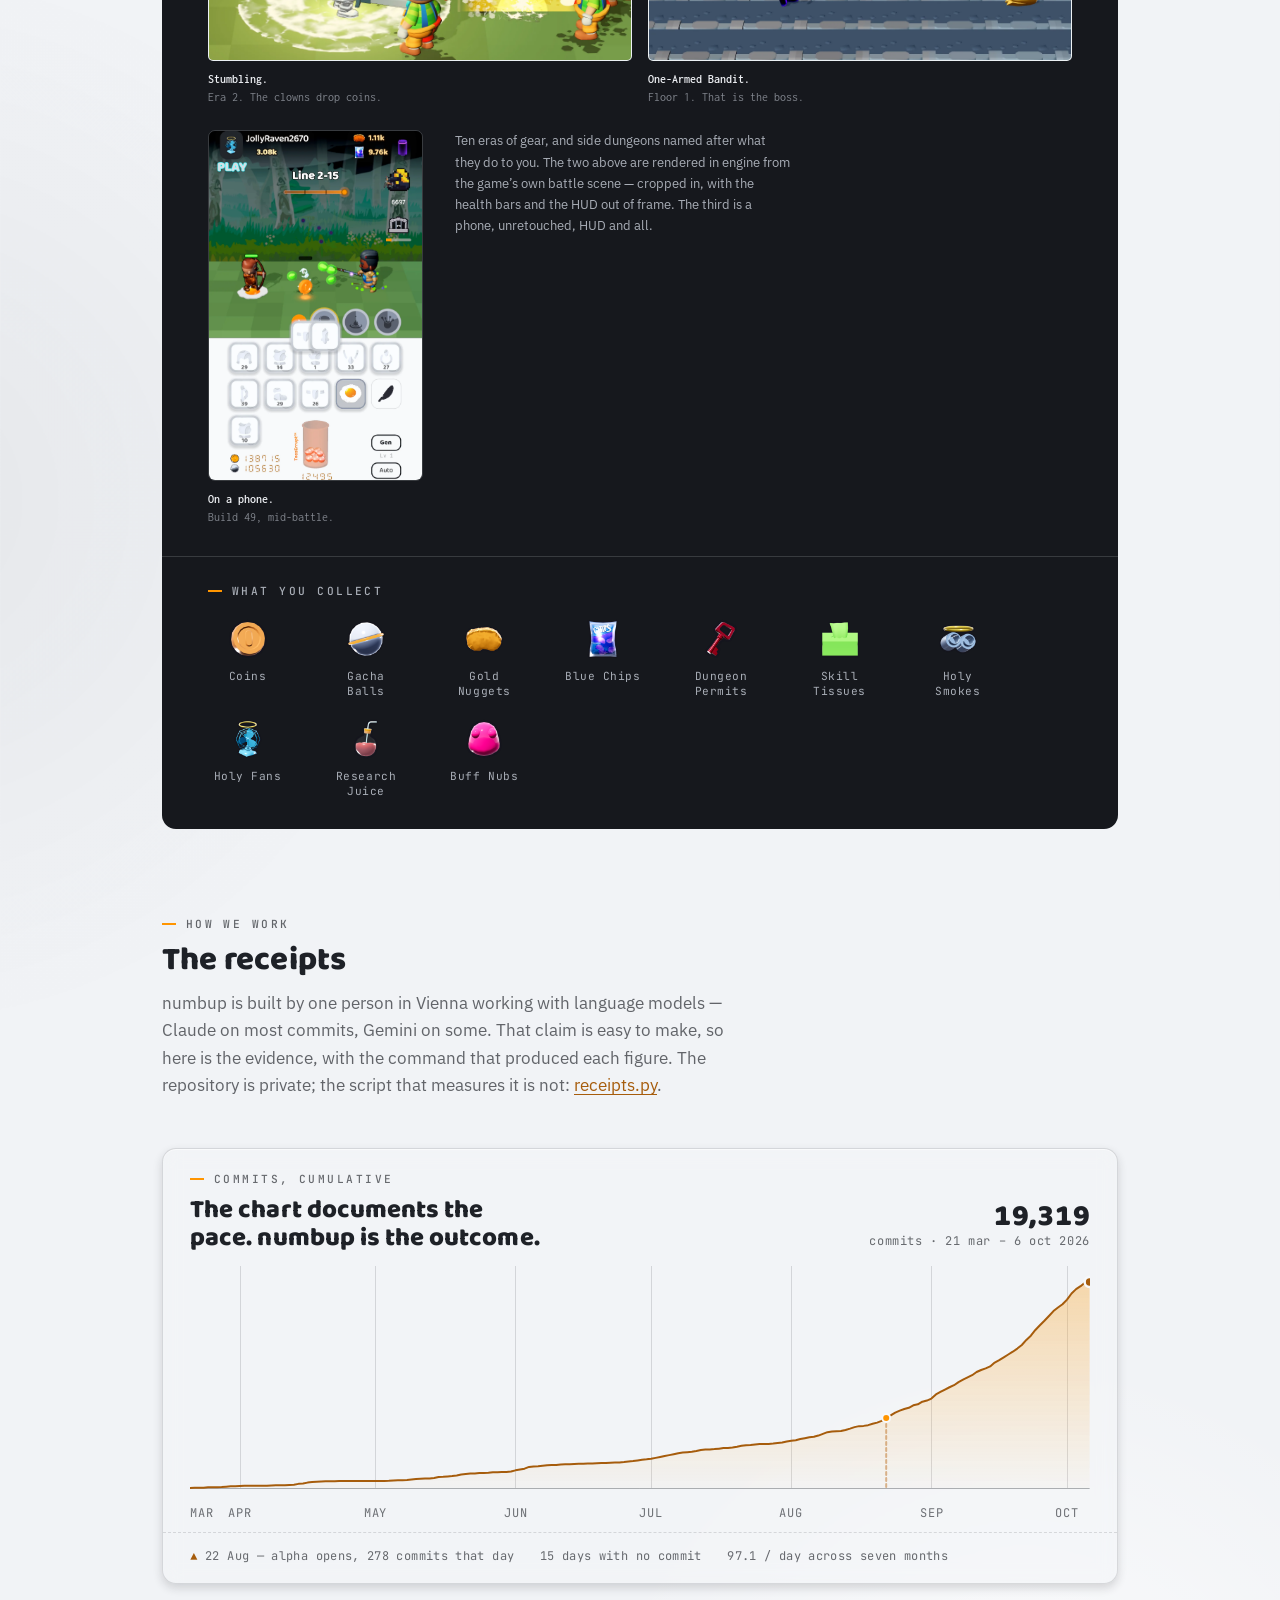
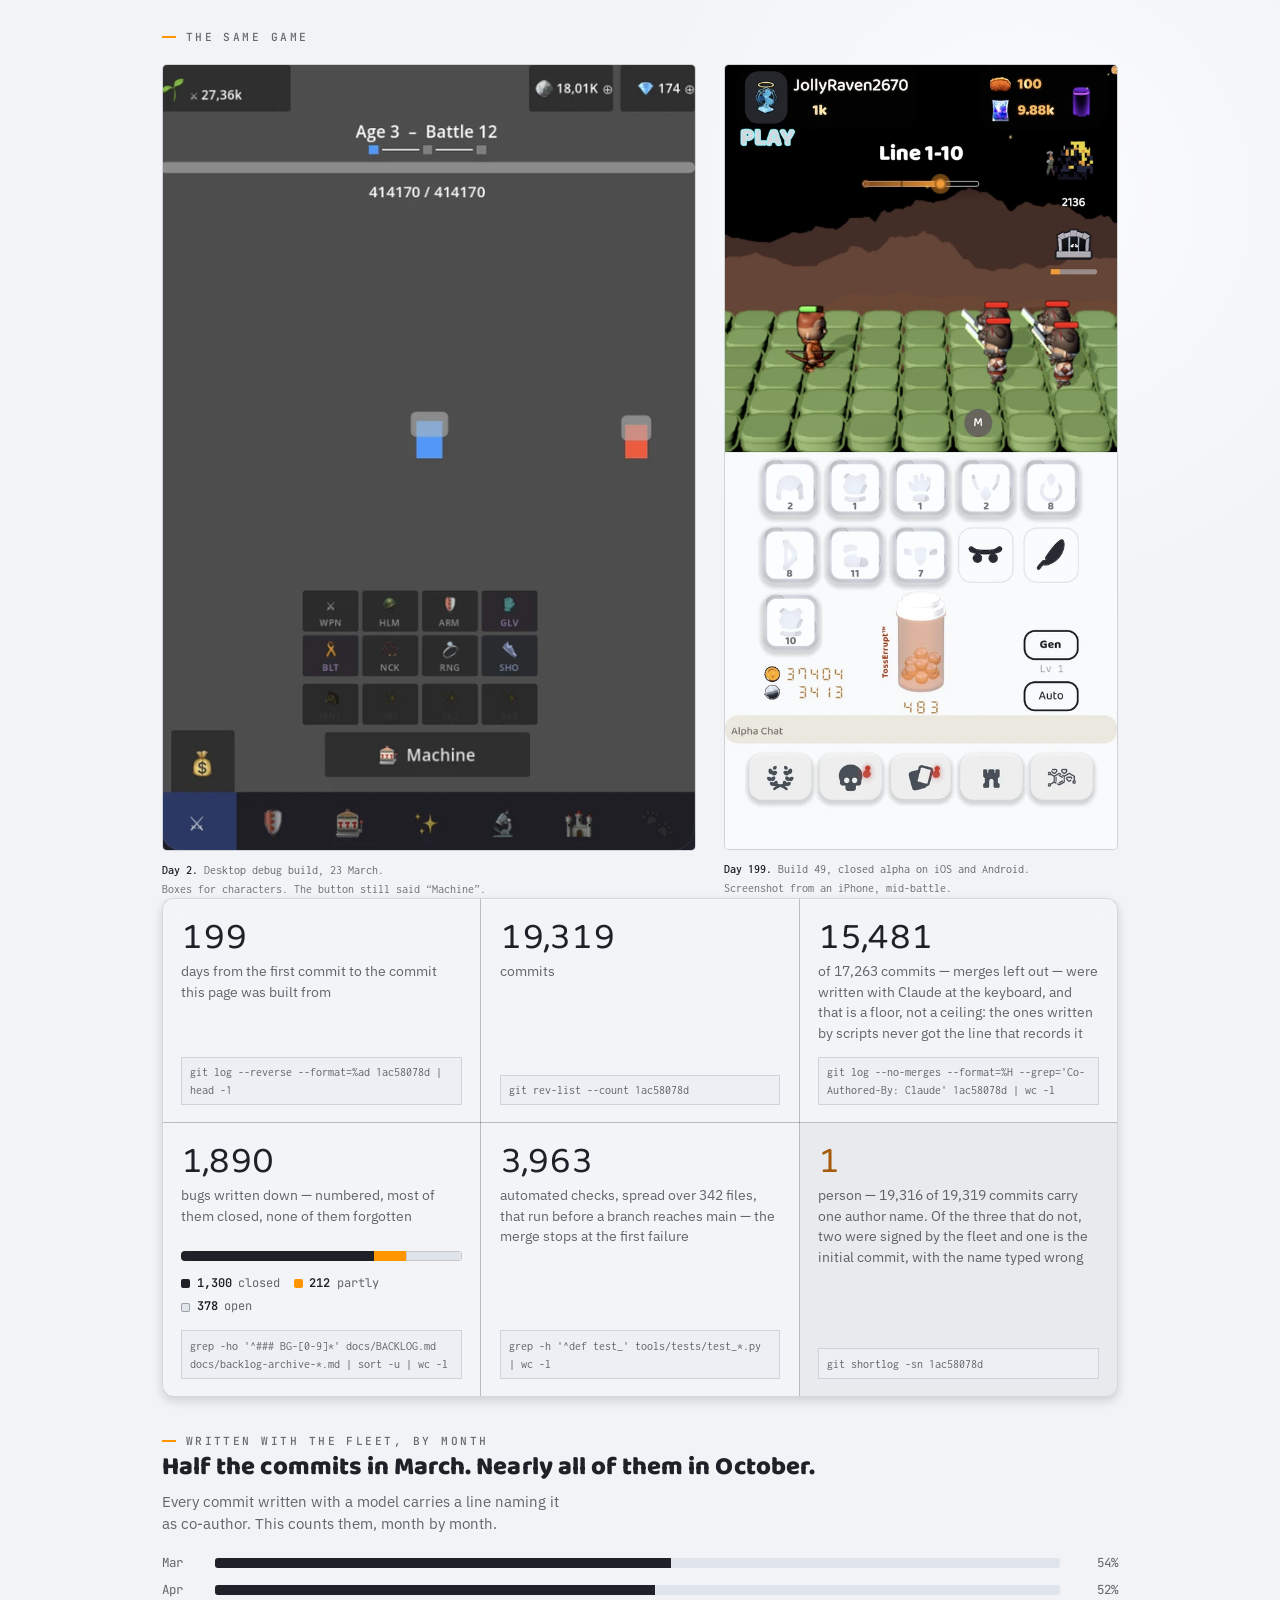
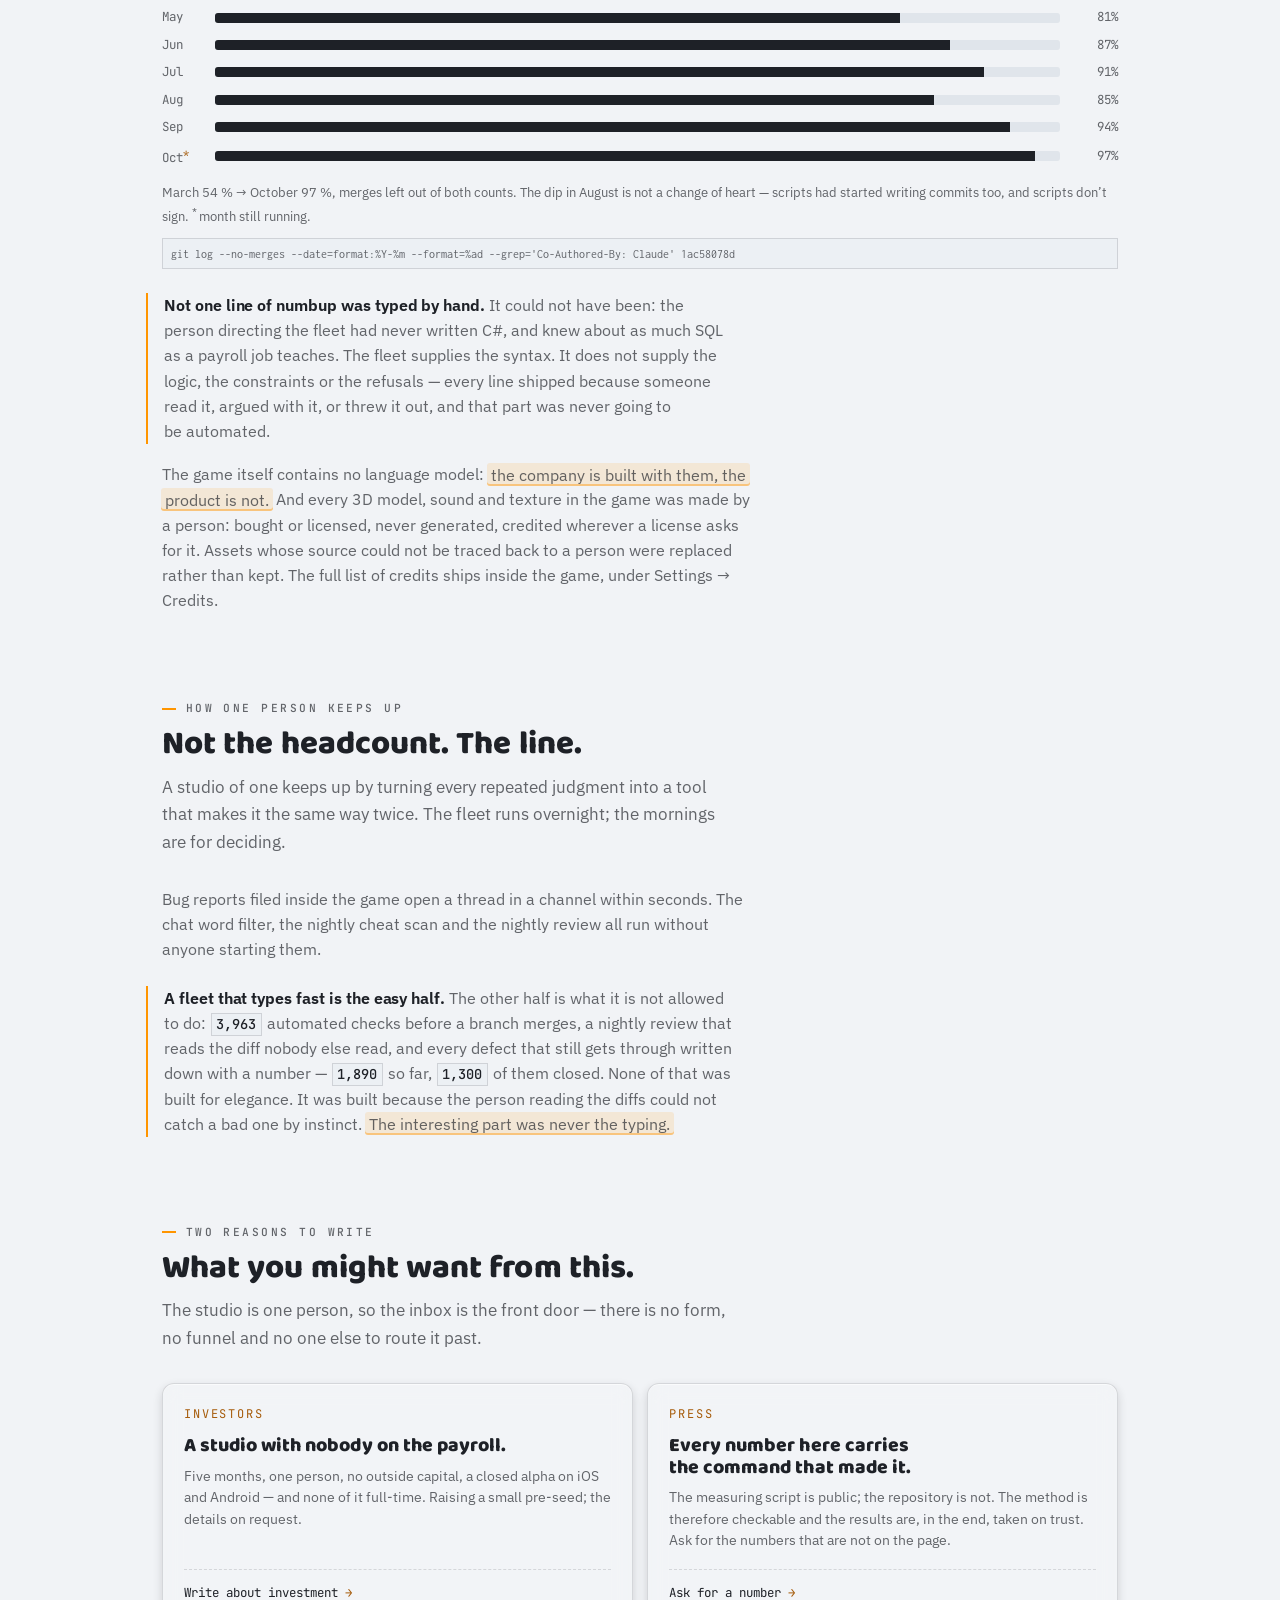
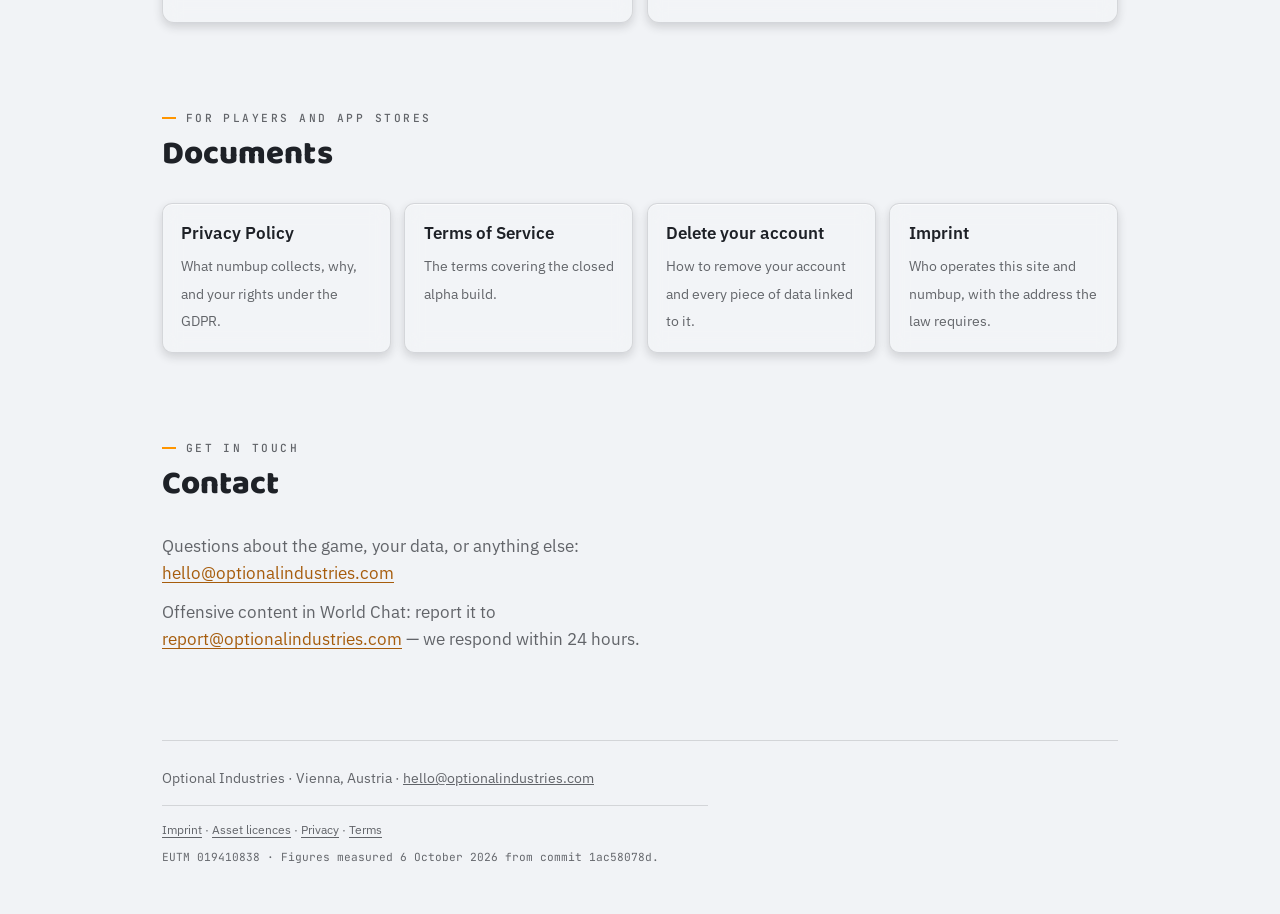
==== commit 5c8aa871: "deploy: Stand numbup@1ac58078d" ====
--- a/index.html
+++ b/index.html
@@ -5,11 +5,11 @@
 <meta name="viewport" content="width=device-width,initial-scale=1">
 
 <title>Optional Industries — indie game studio in Vienna | numbup</title>
-<meta name="description" content="An independent game studio in Vienna. One person, a fleet of language models, 17,889 commits in 154 days to a closed alpha on iOS and Android.">
+<meta name="description" content="An independent game studio in Vienna. One person, a fleet of language models, 19,319 commits in 154 days to a closed alpha on iOS and Android.">
 <meta name="color-scheme" content="light">
 <link rel="icon" href="/favicon.svg" type="image/svg+xml">
 
-<meta name="build-source" content="8ef96752a">
+<meta name="build-source" content="1ac58078d">
 <link rel="canonical" href="https://optionalindustries.com/">
 
 <script type="application/ld+json">
@@ -48,7 +48,7 @@
 <meta property="og:locale" content="en_US">
 <meta property="og:url" content="https://optionalindustries.com/">
 <meta property="og:title" content="One person. A fleet of language models. 154 days to a live alpha.">
-<meta property="og:description" content="An independent game studio in Vienna. One person, a fleet of language models, 17,889 commits in 154 days to a closed alpha. Every figure on the page carries the command that measured it.">
+<meta property="og:description" content="An independent game studio in Vienna. One person, a fleet of language models, 19,319 commits in 154 days to a closed alpha. Every figure on the page carries the command that measured it.">
 <meta property="og:image" content="https://optionalindustries.com/assets/og/og-card.jpg">
 <meta property="og:image:type" content="image/jpeg">
 <meta property="og:image:width" content="1200">
@@ -56,7 +56,7 @@
 <meta property="og:image:alt" content="A silver-armoured character swinging a sword into a crowd of clown enemies on a green tiled lane.">
 <meta name="twitter:card" content="summary_large_image">
 <meta name="twitter:title" content="One person. A fleet of language models. 154 days to a live alpha.">
-<meta name="twitter:description" content="An independent game studio in Vienna. 17,889 commits in 154 days to a closed alpha — every figure on the page carries the command that measured it.">
+<meta name="twitter:description" content="An independent game studio in Vienna. 19,319 commits in 154 days to a closed alpha — every figure on the page carries the command that measured it.">
 <meta name="twitter:image" content="https://optionalindustries.com/assets/og/og-card.jpg">
 <meta name="twitter:image:alt" content="A silver-armoured character swinging a sword into a crowd of clown enemies on a green tiled lane.">
 
@@ -1017,7 +1017,7 @@
         <div class="tags">
           <span class="tag">iOS + Android</span>
           <span class="tag">Godot 4.6</span>
-          <span class="tag live">Build 45</span>
+          <span class="tag live">Build 49</span>
           <span class="tag">Closed alpha</span>
         </div>
         <div class="cta-row">
@@ -1065,7 +1065,7 @@
           <img src="/assets/shots/eras/device_phone.webp" width="1206" height="1977"
                loading="lazy" decoding="async"
                alt="The same game running on a phone: an archer facing an enemy on a green lane in a dark forest, with the equipment slots, the pill bottle and the currency counters below it.">
-          <p class="era-cap"><b>On a phone.</b><span>Build 45, mid-battle.</span></p>
+          <p class="era-cap"><b>On a phone.</b><span>Build 49, mid-battle.</span></p>
         </figure>
         <p class="era-note">Ten eras of gear, and side dungeons named after what they do to you.
            The two above are rendered in engine from the game&rsquo;s own battle scene &mdash;
@@ -1109,20 +1109,20 @@
           <p class="eyebrow">Commits, cumulative</p>
           <h2>The chart documents the pace. numbup is the outcome.</h2>
         </div>
-        <p class="proof-read"><b>17,889</b>commits · 21 mar – 2 oct 2026</p>
+        <p class="proof-read"><b>19,319</b>commits · 21 mar – 6 oct 2026</p>
       </div>
       <div class="chart-box">
         <canvas id="growth" role="img"
-          aria-label="Cumulative commits from 21 March 2026 to 2 October 2026, rising from 1 to 17,889, with the curve steepening sharply through August."></canvas>
+          aria-label="Cumulative commits from 21 March 2026 to 6 October 2026, rising from 1 to 19,319, with the curve steepening sharply through August."></canvas>
       </div>
       
       <div class="axis">
-        <div class="axis-track"><span style="left:0.00%">Mar</span><span style="left:5.64%">Apr</span><span style="left:21.03%">May</span><span style="left:36.92%">Jun</span><span style="left:52.31%">Jul</span><span style="left:68.21%">Aug</span><span style="left:84.10%">Sep</span><span style="left:99.49%">Oct</span></div>
+        <div class="axis-track"><span style="left:0.00%">Mar</span><span style="left:5.53%">Apr</span><span style="left:20.60%">May</span><span style="left:36.18%">Jun</span><span style="left:51.26%">Jul</span><span style="left:66.83%">Aug</span><span style="left:82.41%">Sep</span><span style="left:97.49%">Oct</span></div>
       </div>
       <div class="proof-foot">
         <span><span class="mark">▲</span> 22 Aug — alpha opens, 278 commits that day</span>
         <span>15 days with no commit</span>
-        <span>91.7 / day across seven months</span>
+        <span>97.1 / day across seven months</span>
       </div>
     </div>
 
@@ -1141,7 +1141,7 @@
           <img src="/assets/shots/after.webp" width="640" height="1280"
                loading="lazy" decoding="async"
                alt="numbup today: 3D characters on a green tiled lane in front of a mountain backdrop, an archer facing three enemies with health bars, and below them the equipment slots, the pill bottle and the navigation bar.">
-          <p class="tn-cap"><b>Day 195.</b> Build 45, closed alpha on iOS and Android.
+          <p class="tn-cap"><b>Day 199.</b> Build 49, closed alpha on iOS and Android.
             <span>Screenshot from an iPhone, mid-battle.</span></p>
         </figure>
       </div>
@@ -1149,48 +1149,48 @@
 
     <div class="figures">
       <div class="fig">
-        <span class="n">195</span>
+        <span class="n">199</span>
         <span class="what">days from the first commit to the commit this page was built from</span>
-        <span class="src">git log --reverse --format=%ad 8ef96752a | head -1</span>
+        <span class="src">git log --reverse --format=%ad 1ac58078d | head -1</span>
       </div>
       <div class="fig">
-        <span class="n">17,889</span>
+        <span class="n">19,319</span>
         <span class="what">commits</span>
-        <span class="src">git rev-list --count 8ef96752a</span>
+        <span class="src">git rev-list --count 1ac58078d</span>
       </div>
       <div class="fig">
-        <span class="n">14,286</span>
+        <span class="n">15,481</span>
         
-        <span class="what">of 16,025 commits — merges left out — were written with
+        <span class="what">of 17,263 commits — merges left out — were written with
           Claude at the keyboard, and that is a floor, not a ceiling: the ones written by
           scripts never got the line that records it</span>
-        <span class="src">git log --no-merges --format=%H --grep='Co-Authored-By: Claude' 8ef96752a | wc -l</span>
+        <span class="src">git log --no-merges --format=%H --grep='Co-Authored-By: Claude' 1ac58078d | wc -l</span>
       </div>
       <div class="fig">
-        <span class="n">1,747</span>
+        <span class="n">1,890</span>
         <span class="what">bugs written down — numbered, most of them closed, none of them forgotten</span>
-        <div class="bar" role="img" aria-label="Of 1,747 logged bugs: 1,262 closed, 176 partially closed, 309 open.">
-          <i class="done" style="width:72.2%"></i>
-          <i class="part" style="width:10.1%"></i>
-          <i class="open" style="width:17.7%"></i>
+        <div class="bar" role="img" aria-label="Of 1,890 logged bugs: 1,300 closed, 212 partially closed, 378 open.">
+          <i class="done" style="width:68.8%"></i>
+          <i class="part" style="width:11.2%"></i>
+          <i class="open" style="width:20.0%"></i>
         </div>
         <div class="legend">
-          <span><i class="k-done"></i> <b>1,262</b> closed</span>
-          <span><i class="k-part"></i> <b>176</b> partly</span>
-          <span><i class="k-open"></i> <b>309</b> open</span>
+          <span><i class="k-done"></i> <b>1,300</b> closed</span>
+          <span><i class="k-part"></i> <b>212</b> partly</span>
+          <span><i class="k-open"></i> <b>378</b> open</span>
         </div>
         <span class="src">grep -ho '^### BG-[0-9]*' docs/BACKLOG.md docs/backlog-archive-*.md | sort -u | wc -l</span>
       </div>
       <div class="fig">
-        <span class="n">3,364</span>
-        <span class="what">automated checks, spread over 291 files, that run before a branch reaches
+        <span class="n">3,963</span>
+        <span class="what">automated checks, spread over 342 files, that run before a branch reaches
           main — the merge stops at the first failure</span>
         <span class="src">grep -h '^def test_' tools/tests/test_*.py | wc -l</span>
       </div>
       <div class="fig punch">
         <span class="n">1</span>
-        <span class="what">person — 17,886 of 17,889 commits carry one author name. Of the three that do not, two were signed by the fleet and one is the initial commit, with the name typed wrong</span>
-        <span class="src">git shortlog -sn 8ef96752a</span>
+        <span class="what">person — 19,316 of 19,319 commits carry one author name. Of the three that do not, two were signed by the fleet and one is the initial commit, with the name typed wrong</span>
+        <span class="src">git shortlog -sn 1ac58078d</span>
       </div>
     </div>
 
@@ -1209,15 +1209,15 @@
         <div class="share-row"><span class="m">Jun</span><div class="bar" role="img" aria-label="June 2026: 956 of 1095 non-merge commits carry the trailer, 87 percent"><i class="done" style="width:87%"></i></div><span class="p">87%</span></div>
         <div class="share-row"><span class="m">Jul</span><div class="bar" role="img" aria-label="July 2026: 1431 of 1565 non-merge commits carry the trailer, 91 percent"><i class="done" style="width:91%"></i></div><span class="p">91%</span></div>
         <div class="share-row"><span class="m">Aug</span><div class="bar" role="img" aria-label="August 2026: 3007 of 3521 non-merge commits carry the trailer, 85 percent"><i class="done" style="width:85%"></i></div><span class="p">85%</span></div>
-        <div class="share-row"><span class="m">Sep</span><div class="bar" role="img" aria-label="September 2026: 7302 of 7778 non-merge commits carry the trailer, 94 percent"><i class="done" style="width:94%"></i></div><span class="p">94%</span></div>
-        <div class="share-row"><span class="m">Oct<sup>*</sup></span><div class="bar" role="img" aria-label="October 2026: 542 of 544 non-merge commits carry the trailer, 100 percent"><i class="done" style="width:100%"></i></div><span class="p">100%</span></div>
+        <div class="share-row"><span class="m">Sep</span><div class="bar" role="img" aria-label="September 2026: 7349 of 7825 non-merge commits carry the trailer, 94 percent"><i class="done" style="width:94%"></i></div><span class="p">94%</span></div>
+        <div class="share-row"><span class="m">Oct<sup>*</sup></span><div class="bar" role="img" aria-label="October 2026: 1690 of 1735 non-merge commits carry the trailer, 97 percent"><i class="done" style="width:97%"></i></div><span class="p">97%</span></div>
       </div>
       
       <p class="share-foot">March 54&thinsp;% &rarr; October
-        100&thinsp;%, merges left out of both counts. The dip in August is not a
+        97&thinsp;%, merges left out of both counts. The dip in August is not a
         change of heart — scripts had started writing commits too, and scripts don&rsquo;t sign.
         <sup>*</sup>&#8239;month still running.</p>
-      <span class="src">git log --no-merges --date=format:%Y-%m --format=%ad --grep='Co-Authored-By: Claude' 8ef96752a</span>
+      <span class="src">git log --no-merges --date=format:%Y-%m --format=%ad --grep='Co-Authored-By: Claude' 1ac58078d</span>
     </div>
 
     <p class="note-line key"><strong>Not one line of numbup was typed by hand.</strong> It could not
@@ -1248,9 +1248,9 @@
        without anyone starting them.</p>
 
     <p class="note-line key"><strong>A fleet that types fast is the easy half.</strong> The other half
-       is what it is not allowed to do: <b class="num">3,364</b> automated checks before a branch merges, a nightly review that
+       is what it is not allowed to do: <b class="num">3,963</b> automated checks before a branch merges, a nightly review that
        reads the diff nobody else read, and every defect that still gets through written down with
-       a number &mdash; <b class="num">1,747</b> so far, <b class="num">1,262</b> of
+       a number &mdash; <b class="num">1,890</b> so far, <b class="num">1,300</b> of
        them closed. None of that was built for elegance. It was built because the person reading
        the diffs could not catch a bad one by instinct.
        <mark>The interesting part was never the typing.</mark></p>
@@ -1327,7 +1327,7 @@
       <a href="https://optionalindustries.com/numbup/privacy.html">Privacy</a> &middot;
       <a href="https://optionalindustries.com/numbup/terms.html">Terms</a>
     </p>
-    <p class="fine">EUTM 019410838 · Figures measured 2 October 2026 from commit 8ef96752a.</p>
+    <p class="fine">EUTM 019410838 · Figures measured 6 October 2026 from commit 1ac58078d.</p>
   </footer>
 
 </div>
@@ -1354,7 +1354,7 @@
 
   
 
-  var SERIES = [1,16,16,34,80,80,80,89,117,153,160,177,200,200,200,200,206,222,239,247,248,253,276,306,388,418,505,557,585,604,632,638,642,649,655,655,655,655,655,655,655,655,655,657,669,705,718,726,745,794,841,864,896,896,947,1026,1046,1085,1122,1178,1263,1305,1351,1367,1411,1412,1420,1470,1483,1501,1504,1543,1655,1733,1815,1979,2027,2047,2086,2134,2154,2165,2214,2226,2234,2261,2266,2274,2288,2302,2318,2336,2355,2379,2390,2402,2435,2481,2524,2589,2658,2693,2746,2826,2912,3002,3082,3168,3258,3321,3363,3400,3465,3557,3601,3616,3647,3691,3741,3760,3803,3874,3957,4016,4022,4079,4118,4119,4136,4164,4218,4270,4362,4438,4481,4592,4675,4750,4807,4915,5072,5236,5288,5316,5339,5438,5569,5711,5802,5825,5894,6019,6133,6293,6571,6804,7073,7260,7406,7521,7753,7848,8095,8202,8388,8774,9006,9233,9448,9640,9929,10155,10366,10577,10879,11068,11219,11401,11762,11996,12254,12519,12782,13077,13414,13888,14280,14822,15267,15687,16136,16591,16925,17178,17598,17889];
+  var SERIES = [1,16,16,34,80,80,80,89,117,153,160,177,200,200,200,200,206,222,239,247,248,253,276,306,388,418,505,557,585,604,632,638,642,649,655,655,655,655,655,655,655,655,655,657,669,705,718,726,745,794,841,864,896,896,947,1026,1046,1085,1122,1178,1263,1305,1351,1367,1411,1412,1420,1470,1483,1501,1504,1543,1655,1733,1815,1979,2027,2047,2086,2134,2154,2165,2214,2226,2234,2261,2266,2274,2288,2302,2318,2336,2355,2379,2390,2402,2435,2481,2524,2589,2658,2693,2746,2826,2912,3002,3082,3168,3258,3321,3363,3400,3465,3557,3601,3616,3647,3691,3741,3760,3803,3874,3957,4016,4022,4079,4118,4119,4136,4164,4218,4270,4362,4438,4481,4592,4675,4750,4807,4915,5072,5236,5288,5316,5339,5438,5569,5711,5802,5825,5894,6019,6133,6293,6571,6804,7073,7260,7406,7521,7753,7848,8095,8202,8388,8774,9006,9233,9448,9640,9929,10155,10366,10577,10879,11068,11219,11401,11762,11996,12254,12519,12782,13077,13414,13888,14280,14822,15267,15687,16136,16591,16925,17232,17670,18243,18653,18928,19266,19319];
   var MONTHS = [0,11,41,72,102,133,164,194];   
   var ALPHA = 154;                          
 
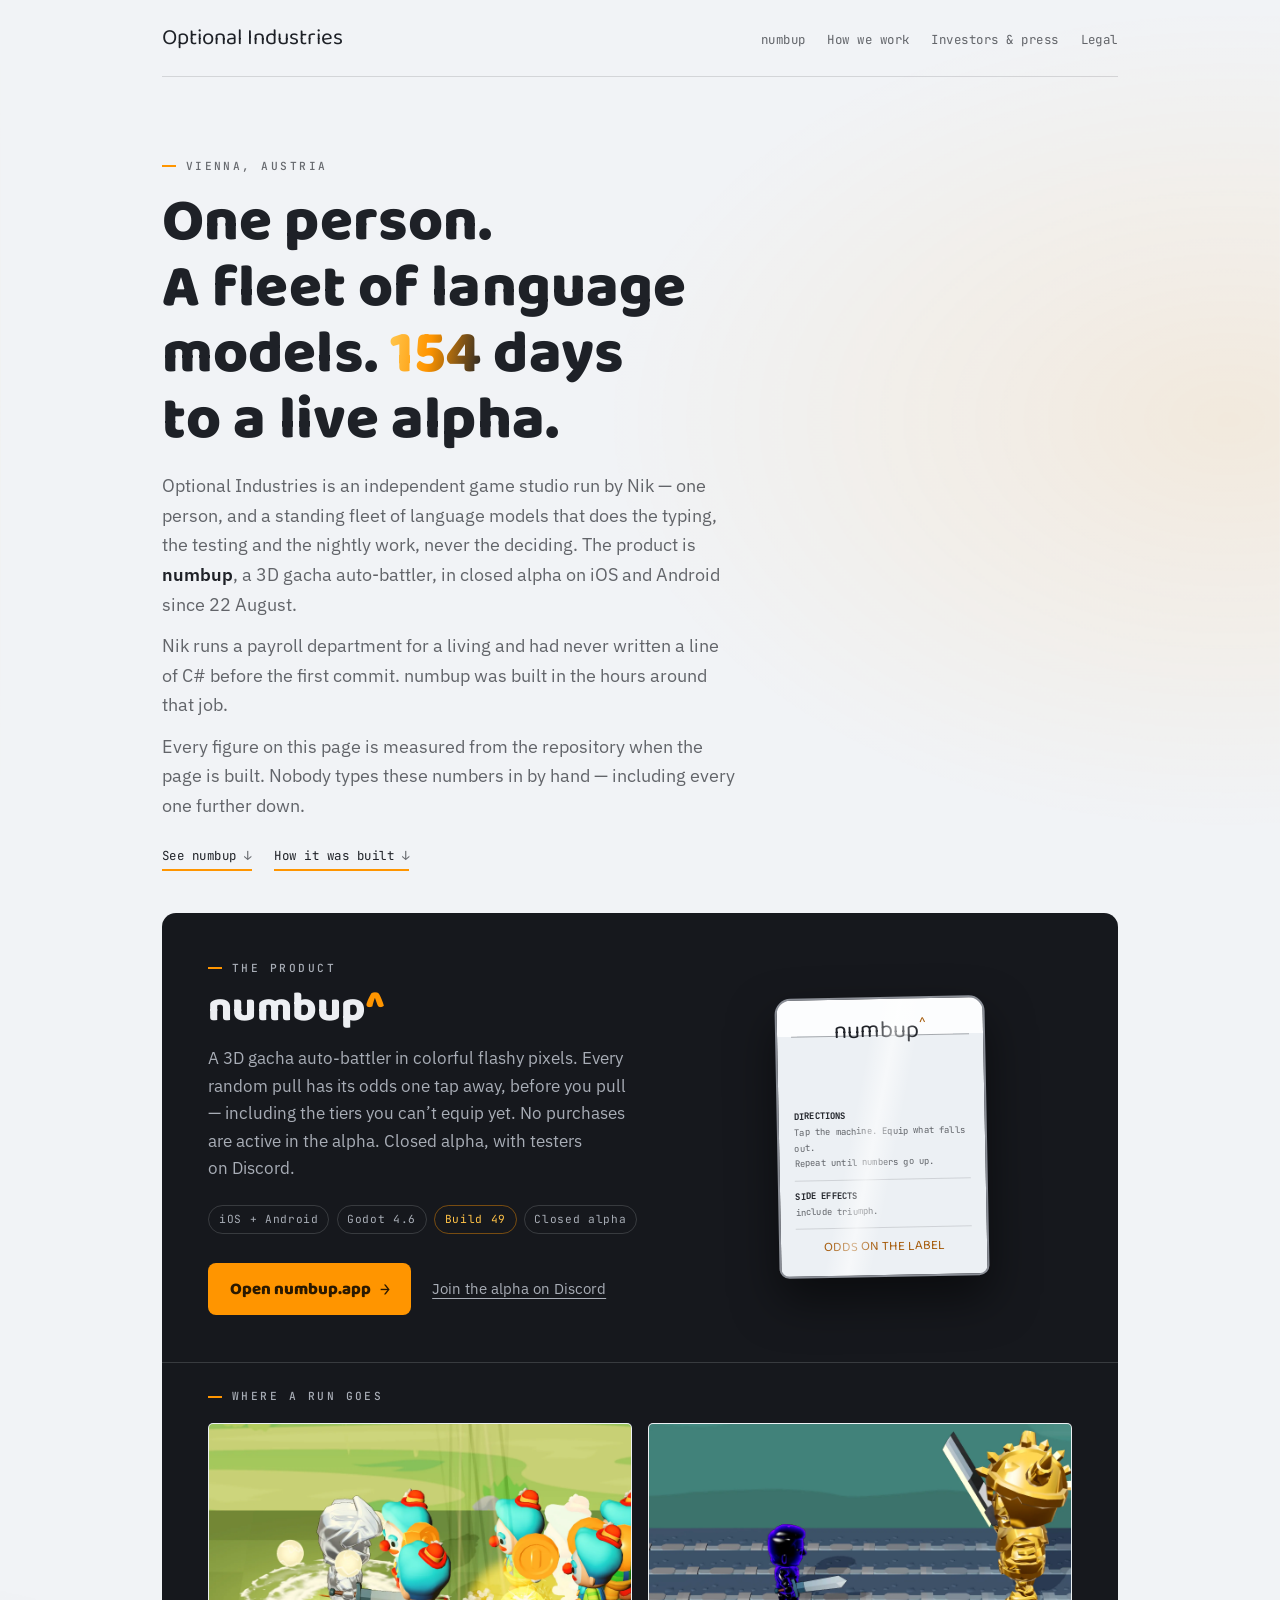
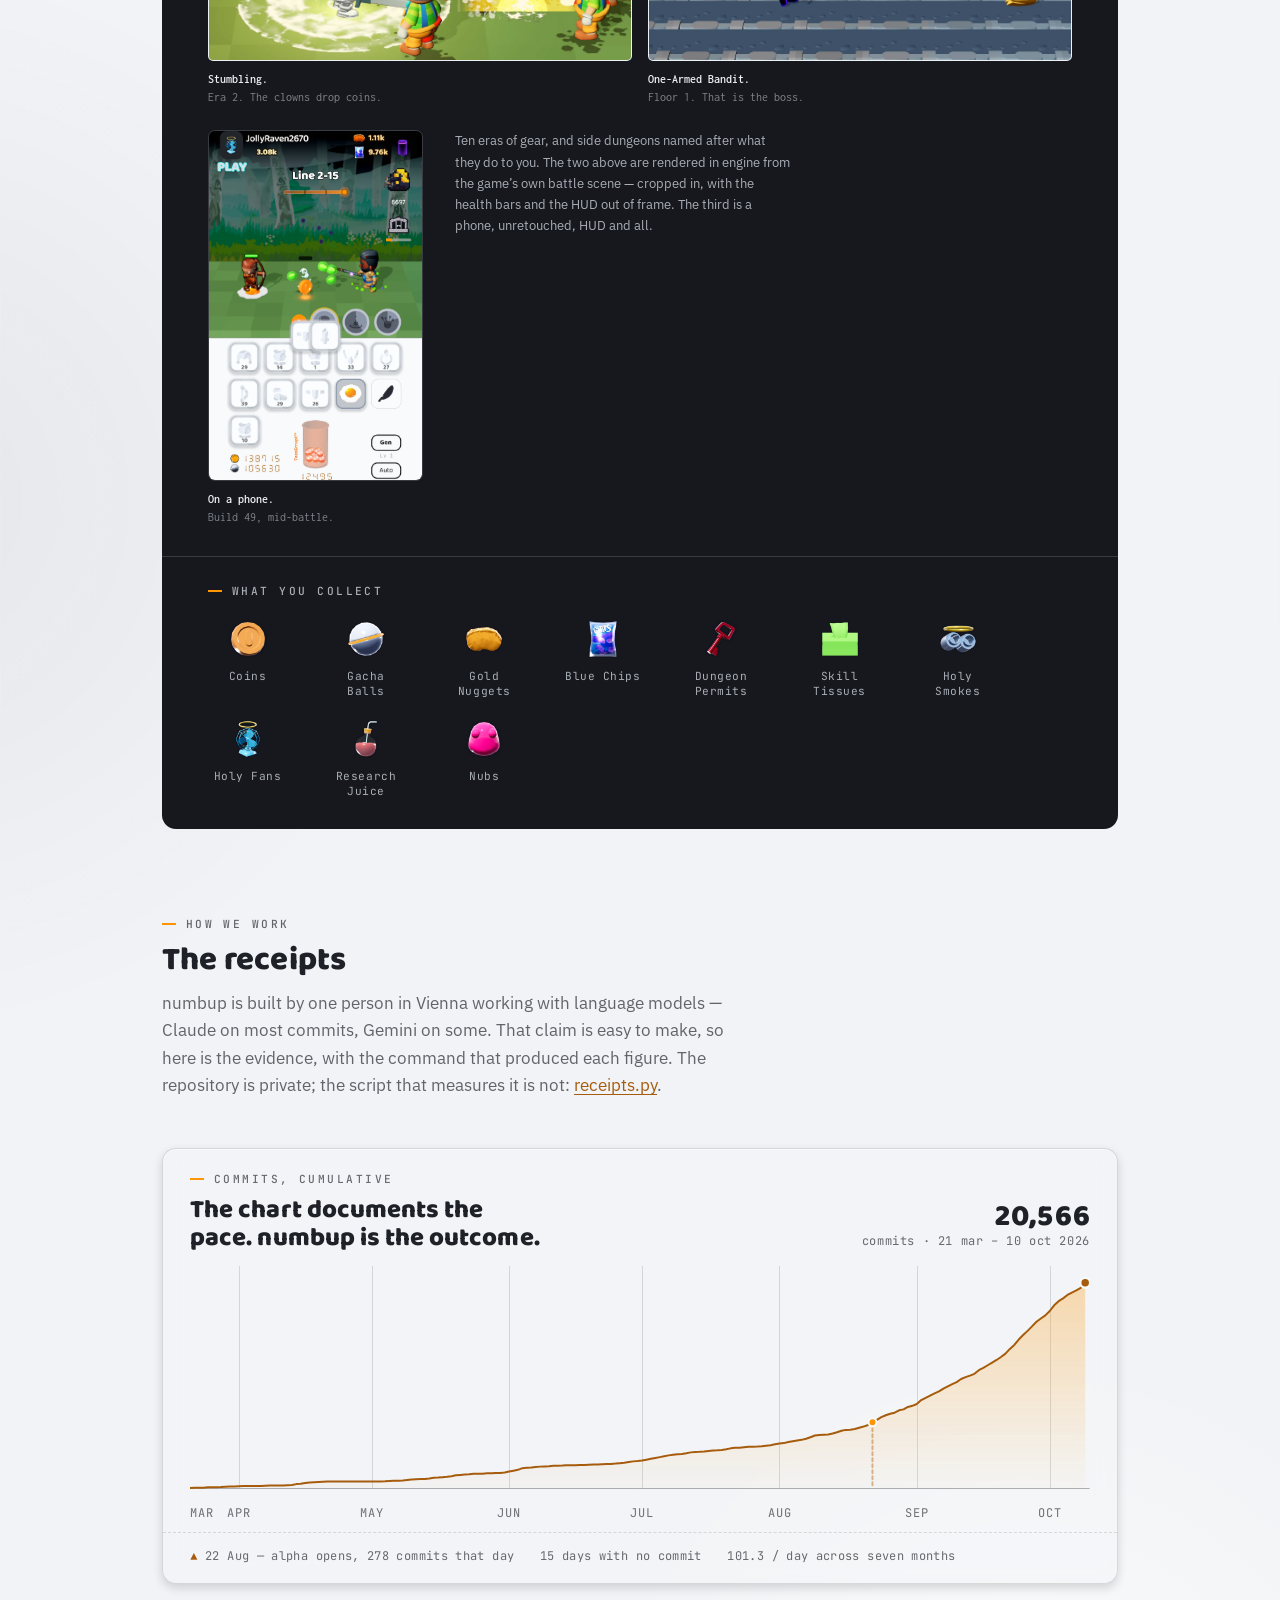
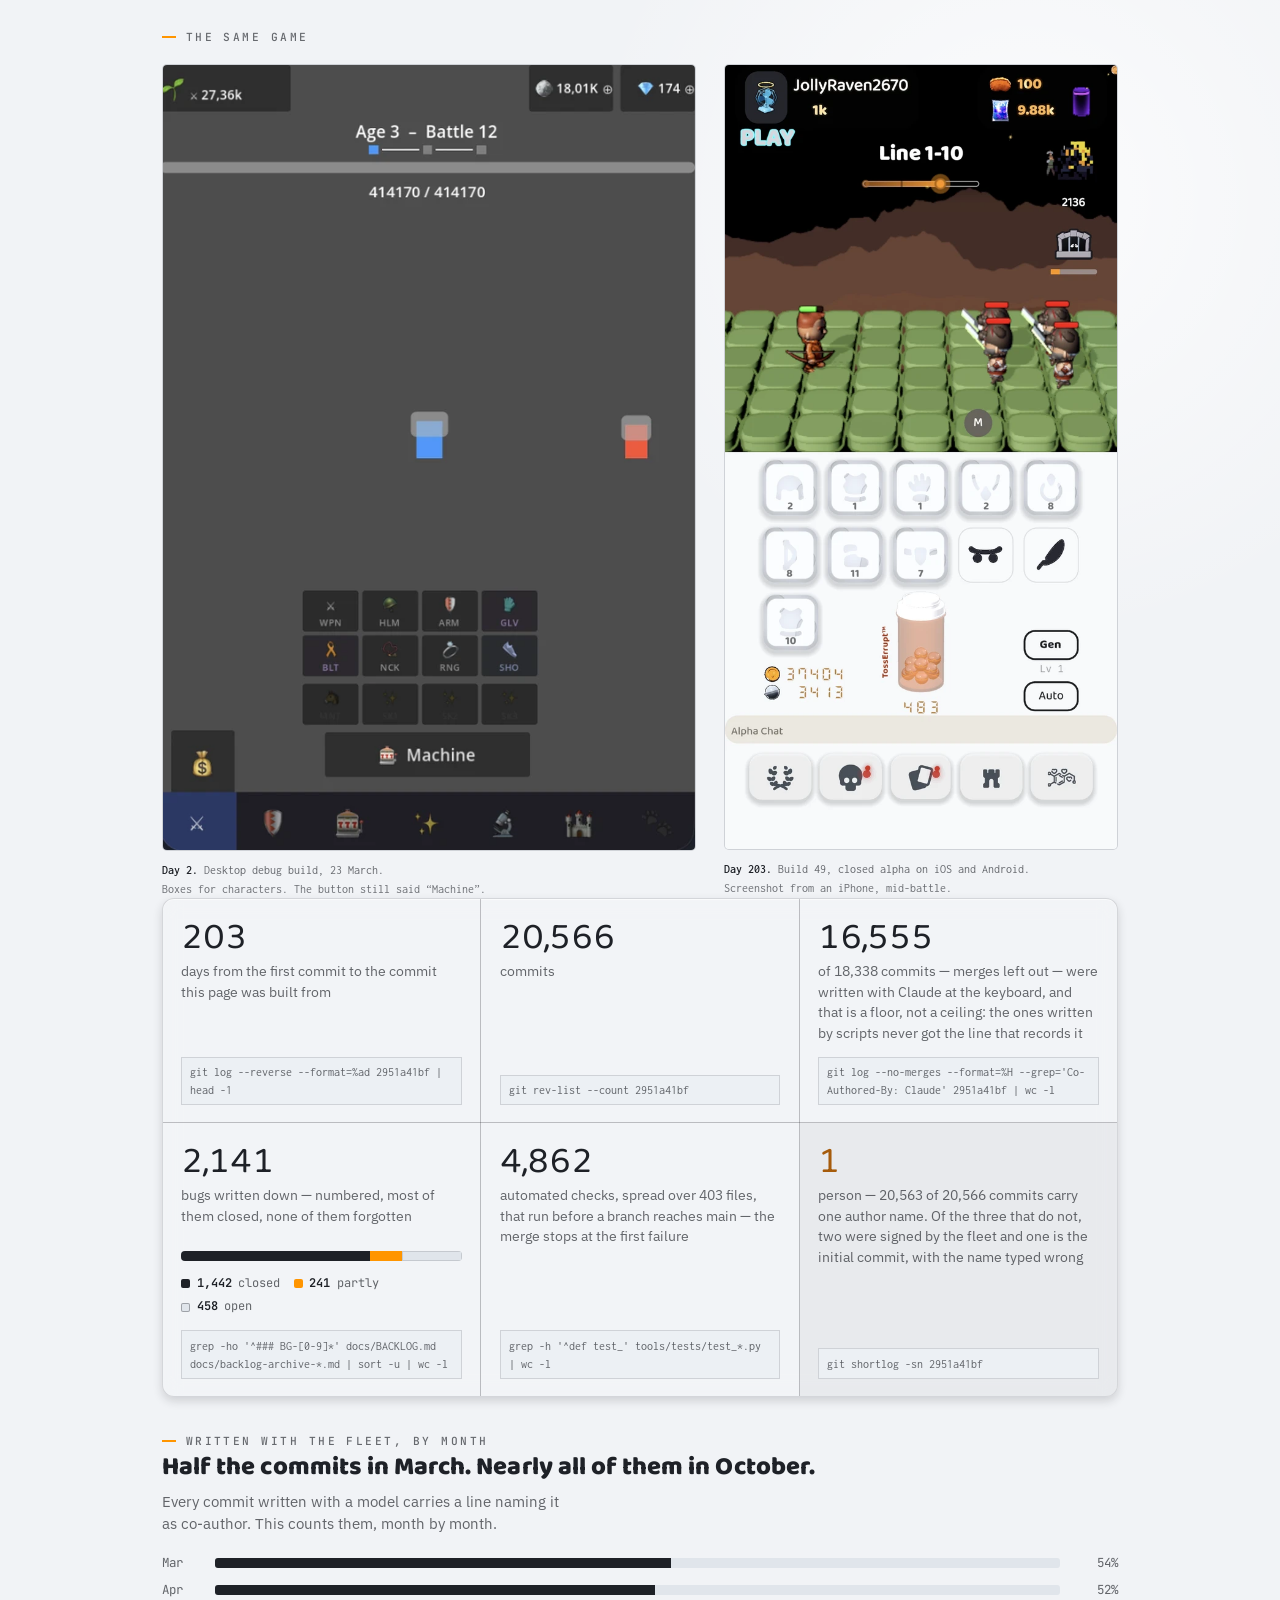
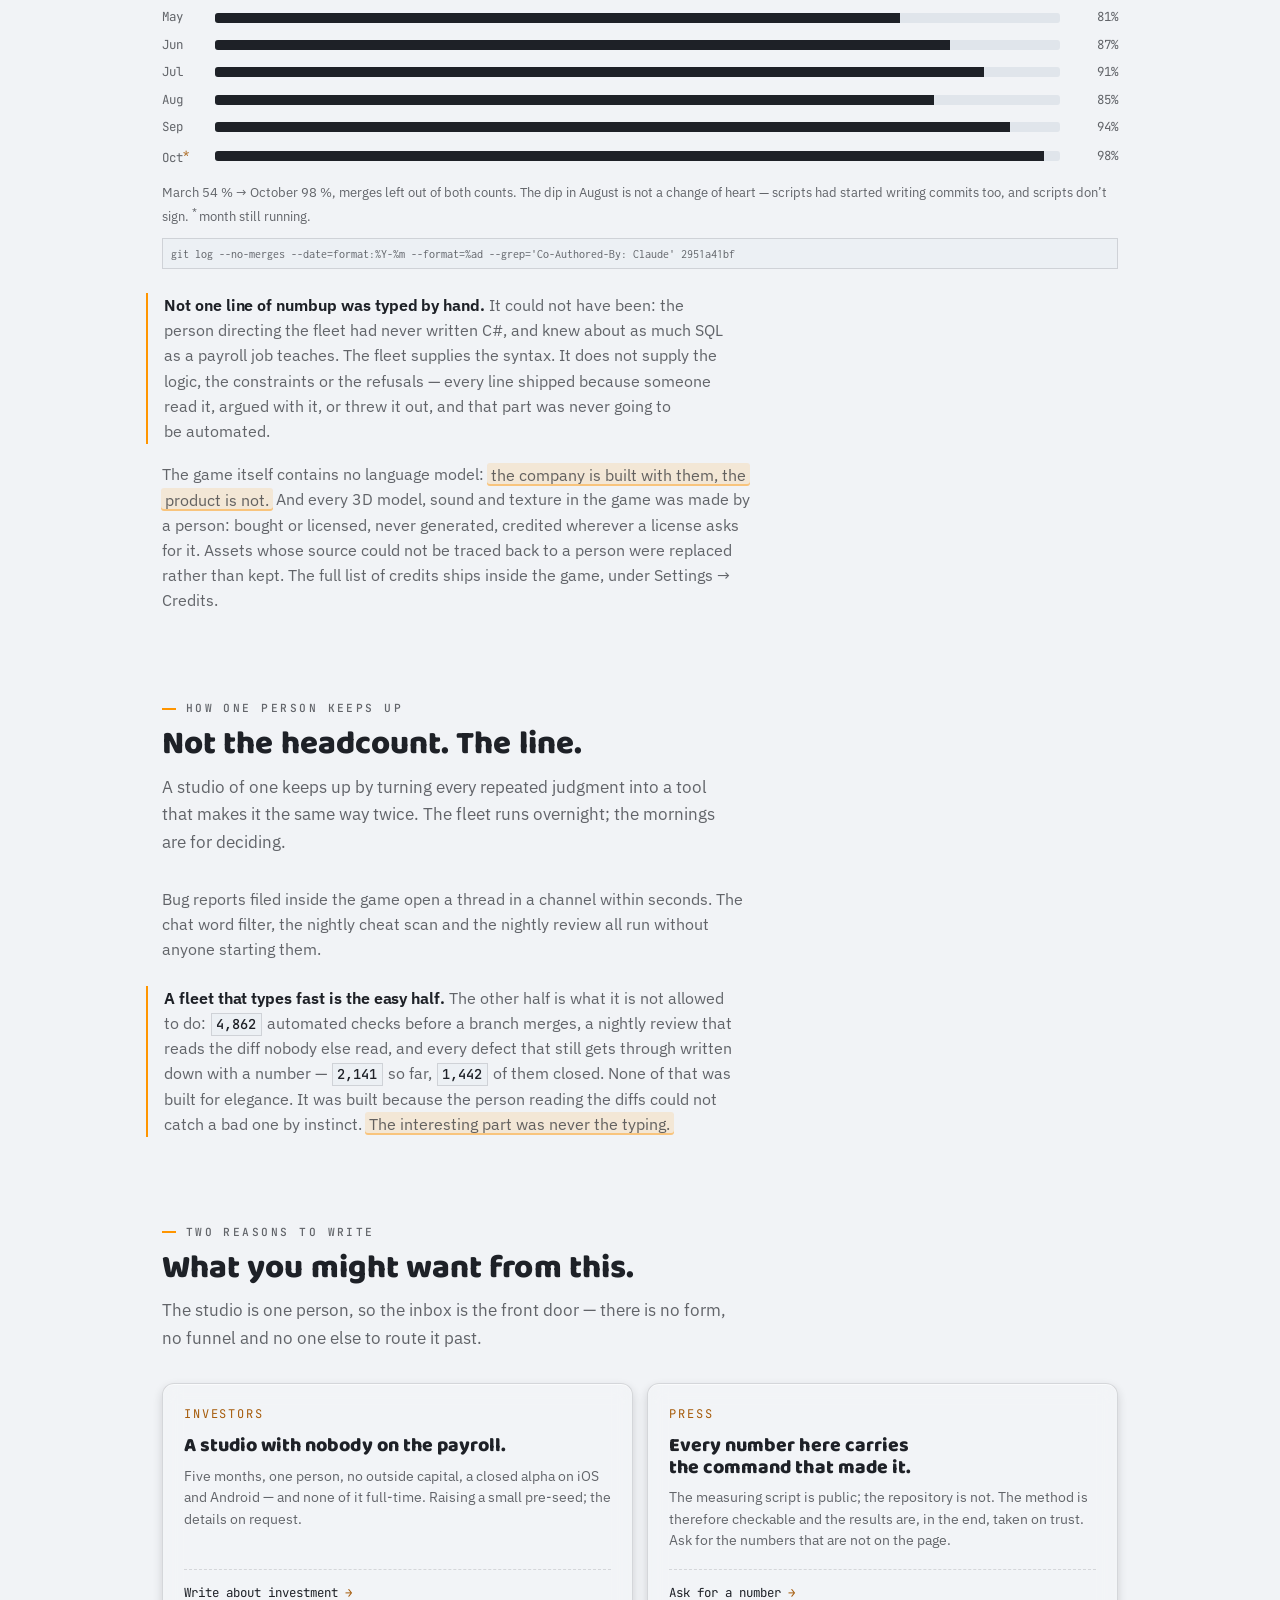
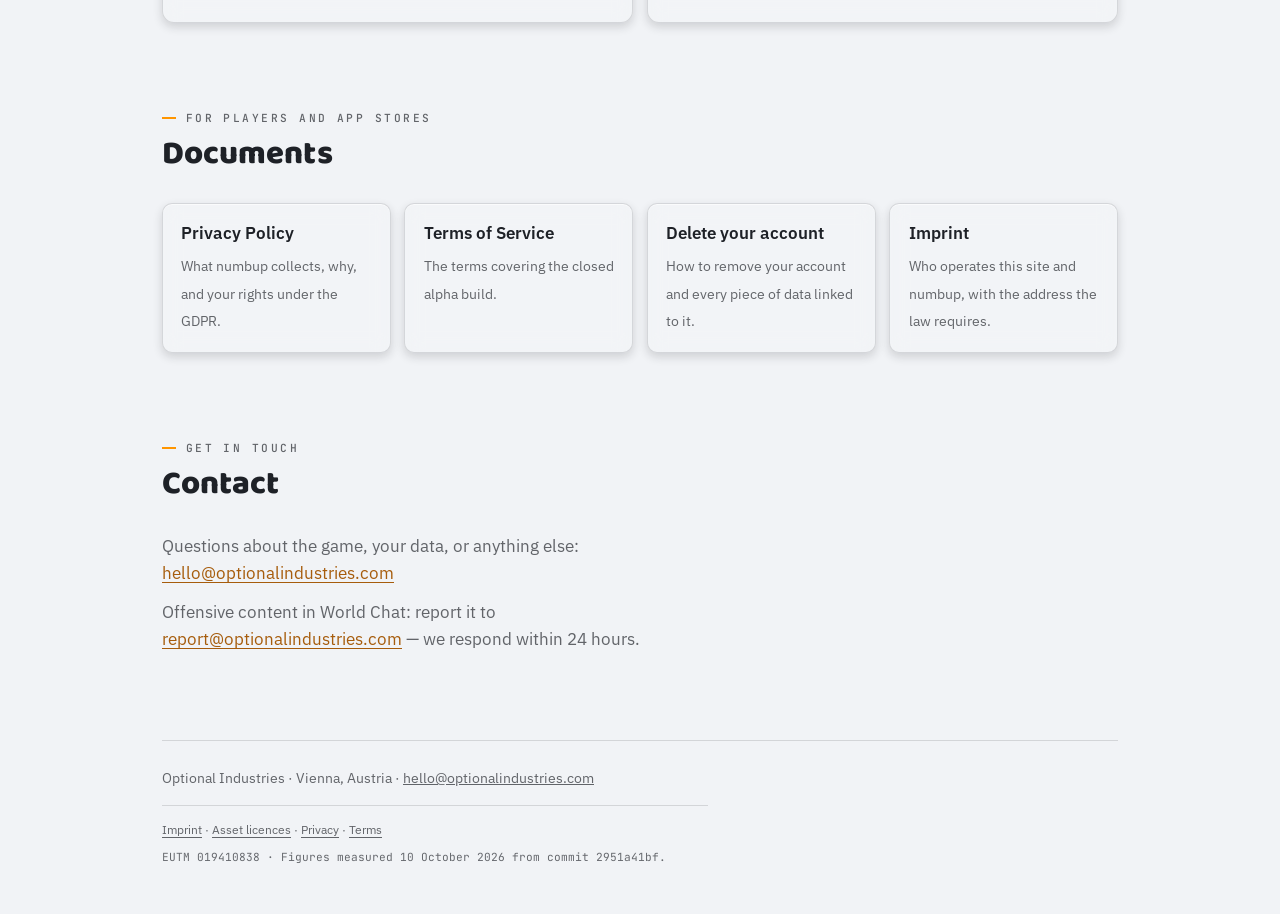
==== commit db08d188: "deploy: Stand numbup@2951a41bf" ====
--- a/index.html
+++ b/index.html
@@ -5,11 +5,11 @@
 <meta name="viewport" content="width=device-width,initial-scale=1">
 
 <title>Optional Industries — indie game studio in Vienna | numbup</title>
-<meta name="description" content="An independent game studio in Vienna. One person, a fleet of language models, 19,319 commits in 154 days to a closed alpha on iOS and Android.">
+<meta name="description" content="An independent game studio in Vienna. One person, a fleet of language models, 20,566 commits in 154 days to a closed alpha on iOS and Android.">
 <meta name="color-scheme" content="light">
 <link rel="icon" href="/favicon.svg" type="image/svg+xml">
 
-<meta name="build-source" content="1ac58078d">
+<meta name="build-source" content="2951a41bf">
 <link rel="canonical" href="https://optionalindustries.com/">
 
 <script type="application/ld+json">
@@ -48,7 +48,7 @@
 <meta property="og:locale" content="en_US">
 <meta property="og:url" content="https://optionalindustries.com/">
 <meta property="og:title" content="One person. A fleet of language models. 154 days to a live alpha.">
-<meta property="og:description" content="An independent game studio in Vienna. One person, a fleet of language models, 19,319 commits in 154 days to a closed alpha. Every figure on the page carries the command that measured it.">
+<meta property="og:description" content="An independent game studio in Vienna. One person, a fleet of language models, 20,566 commits in 154 days to a closed alpha. Every figure on the page carries the command that measured it.">
 <meta property="og:image" content="https://optionalindustries.com/assets/og/og-card.jpg">
 <meta property="og:image:type" content="image/jpeg">
 <meta property="og:image:width" content="1200">
@@ -56,7 +56,7 @@
 <meta property="og:image:alt" content="A silver-armoured character swinging a sword into a crowd of clown enemies on a green tiled lane.">
 <meta name="twitter:card" content="summary_large_image">
 <meta name="twitter:title" content="One person. A fleet of language models. 154 days to a live alpha.">
-<meta name="twitter:description" content="An independent game studio in Vienna. 19,319 commits in 154 days to a closed alpha — every figure on the page carries the command that measured it.">
+<meta name="twitter:description" content="An independent game studio in Vienna. 20,566 commits in 154 days to a closed alpha — every figure on the page carries the command that measured it.">
 <meta name="twitter:image" content="https://optionalindustries.com/assets/og/og-card.jpg">
 <meta name="twitter:image:alt" content="A silver-armoured character swinging a sword into a crowd of clown enemies on a green tiled lane.">
 
@@ -1086,7 +1086,7 @@
           <div class="loot-item"><img src="/assets/icons/holy-smokes.png" alt="" width="144" height="144" loading="lazy" decoding="async"><span>Holy Smokes</span></div>
           <div class="loot-item"><img src="/assets/icons/holy-fans.png" alt="" width="144" height="144" loading="lazy" decoding="async"><span>Holy Fans</span></div>
           <div class="loot-item"><img src="/assets/icons/research-juice.png" alt="" width="144" height="144" loading="lazy" decoding="async"><span>Research Juice</span></div>
-          <div class="loot-item"><img src="/assets/icons/buff-nubs.png" alt="" width="144" height="144" loading="lazy" decoding="async"><span>Buff Nubs</span></div>
+          <div class="loot-item"><img src="/assets/icons/buff-nubs.png" alt="" width="144" height="144" loading="lazy" decoding="async"><span>Nubs</span></div>
       </div>
     </div>
   </section>
@@ -1109,20 +1109,20 @@
           <p class="eyebrow">Commits, cumulative</p>
           <h2>The chart documents the pace. numbup is the outcome.</h2>
         </div>
-        <p class="proof-read"><b>19,319</b>commits · 21 mar – 6 oct 2026</p>
+        <p class="proof-read"><b>20,566</b>commits · 21 mar – 10 oct 2026</p>
       </div>
       <div class="chart-box">
         <canvas id="growth" role="img"
-          aria-label="Cumulative commits from 21 March 2026 to 6 October 2026, rising from 1 to 19,319, with the curve steepening sharply through August."></canvas>
+          aria-label="Cumulative commits from 21 March 2026 to 10 October 2026, rising from 1 to 20,566, with the curve steepening sharply through August."></canvas>
       </div>
       
       <div class="axis">
-        <div class="axis-track"><span style="left:0.00%">Mar</span><span style="left:5.53%">Apr</span><span style="left:20.60%">May</span><span style="left:36.18%">Jun</span><span style="left:51.26%">Jul</span><span style="left:66.83%">Aug</span><span style="left:82.41%">Sep</span><span style="left:97.49%">Oct</span></div>
+        <div class="axis-track"><span style="left:0.00%">Mar</span><span style="left:5.42%">Apr</span><span style="left:20.20%">May</span><span style="left:35.47%">Jun</span><span style="left:50.25%">Jul</span><span style="left:65.52%">Aug</span><span style="left:80.79%">Sep</span><span style="left:95.57%">Oct</span></div>
       </div>
       <div class="proof-foot">
         <span><span class="mark">▲</span> 22 Aug — alpha opens, 278 commits that day</span>
         <span>15 days with no commit</span>
-        <span>97.1 / day across seven months</span>
+        <span>101.3 / day across seven months</span>
       </div>
     </div>
 
@@ -1141,7 +1141,7 @@
           <img src="/assets/shots/after.webp" width="640" height="1280"
                loading="lazy" decoding="async"
                alt="numbup today: 3D characters on a green tiled lane in front of a mountain backdrop, an archer facing three enemies with health bars, and below them the equipment slots, the pill bottle and the navigation bar.">
-          <p class="tn-cap"><b>Day 199.</b> Build 49, closed alpha on iOS and Android.
+          <p class="tn-cap"><b>Day 203.</b> Build 49, closed alpha on iOS and Android.
             <span>Screenshot from an iPhone, mid-battle.</span></p>
         </figure>
       </div>
@@ -1149,48 +1149,48 @@
 
     <div class="figures">
       <div class="fig">
-        <span class="n">199</span>
+        <span class="n">203</span>
         <span class="what">days from the first commit to the commit this page was built from</span>
-        <span class="src">git log --reverse --format=%ad 1ac58078d | head -1</span>
+        <span class="src">git log --reverse --format=%ad 2951a41bf | head -1</span>
       </div>
       <div class="fig">
-        <span class="n">19,319</span>
+        <span class="n">20,566</span>
         <span class="what">commits</span>
-        <span class="src">git rev-list --count 1ac58078d</span>
+        <span class="src">git rev-list --count 2951a41bf</span>
       </div>
       <div class="fig">
-        <span class="n">15,481</span>
+        <span class="n">16,555</span>
         
-        <span class="what">of 17,263 commits — merges left out — were written with
+        <span class="what">of 18,338 commits — merges left out — were written with
           Claude at the keyboard, and that is a floor, not a ceiling: the ones written by
           scripts never got the line that records it</span>
-        <span class="src">git log --no-merges --format=%H --grep='Co-Authored-By: Claude' 1ac58078d | wc -l</span>
+        <span class="src">git log --no-merges --format=%H --grep='Co-Authored-By: Claude' 2951a41bf | wc -l</span>
       </div>
       <div class="fig">
-        <span class="n">1,890</span>
+        <span class="n">2,141</span>
         <span class="what">bugs written down — numbered, most of them closed, none of them forgotten</span>
-        <div class="bar" role="img" aria-label="Of 1,890 logged bugs: 1,300 closed, 212 partially closed, 378 open.">
-          <i class="done" style="width:68.8%"></i>
-          <i class="part" style="width:11.2%"></i>
-          <i class="open" style="width:20.0%"></i>
+        <div class="bar" role="img" aria-label="Of 2,141 logged bugs: 1,442 closed, 241 partially closed, 458 open.">
+          <i class="done" style="width:67.4%"></i>
+          <i class="part" style="width:11.3%"></i>
+          <i class="open" style="width:21.4%"></i>
         </div>
         <div class="legend">
-          <span><i class="k-done"></i> <b>1,300</b> closed</span>
-          <span><i class="k-part"></i> <b>212</b> partly</span>
-          <span><i class="k-open"></i> <b>378</b> open</span>
+          <span><i class="k-done"></i> <b>1,442</b> closed</span>
+          <span><i class="k-part"></i> <b>241</b> partly</span>
+          <span><i class="k-open"></i> <b>458</b> open</span>
         </div>
         <span class="src">grep -ho '^### BG-[0-9]*' docs/BACKLOG.md docs/backlog-archive-*.md | sort -u | wc -l</span>
       </div>
       <div class="fig">
-        <span class="n">3,963</span>
-        <span class="what">automated checks, spread over 342 files, that run before a branch reaches
+        <span class="n">4,862</span>
+        <span class="what">automated checks, spread over 403 files, that run before a branch reaches
           main — the merge stops at the first failure</span>
         <span class="src">grep -h '^def test_' tools/tests/test_*.py | wc -l</span>
       </div>
       <div class="fig punch">
         <span class="n">1</span>
-        <span class="what">person — 19,316 of 19,319 commits carry one author name. Of the three that do not, two were signed by the fleet and one is the initial commit, with the name typed wrong</span>
-        <span class="src">git shortlog -sn 1ac58078d</span>
+        <span class="what">person — 20,563 of 20,566 commits carry one author name. Of the three that do not, two were signed by the fleet and one is the initial commit, with the name typed wrong</span>
+        <span class="src">git shortlog -sn 2951a41bf</span>
       </div>
     </div>
 
@@ -1210,14 +1210,14 @@
         <div class="share-row"><span class="m">Jul</span><div class="bar" role="img" aria-label="July 2026: 1431 of 1565 non-merge commits carry the trailer, 91 percent"><i class="done" style="width:91%"></i></div><span class="p">91%</span></div>
         <div class="share-row"><span class="m">Aug</span><div class="bar" role="img" aria-label="August 2026: 3007 of 3521 non-merge commits carry the trailer, 85 percent"><i class="done" style="width:85%"></i></div><span class="p">85%</span></div>
         <div class="share-row"><span class="m">Sep</span><div class="bar" role="img" aria-label="September 2026: 7349 of 7825 non-merge commits carry the trailer, 94 percent"><i class="done" style="width:94%"></i></div><span class="p">94%</span></div>
-        <div class="share-row"><span class="m">Oct<sup>*</sup></span><div class="bar" role="img" aria-label="October 2026: 1690 of 1735 non-merge commits carry the trailer, 97 percent"><i class="done" style="width:97%"></i></div><span class="p">97%</span></div>
+        <div class="share-row"><span class="m">Oct<sup>*</sup></span><div class="bar" role="img" aria-label="October 2026: 2764 of 2810 non-merge commits carry the trailer, 98 percent"><i class="done" style="width:98%"></i></div><span class="p">98%</span></div>
       </div>
       
       <p class="share-foot">March 54&thinsp;% &rarr; October
-        97&thinsp;%, merges left out of both counts. The dip in August is not a
+        98&thinsp;%, merges left out of both counts. The dip in August is not a
         change of heart — scripts had started writing commits too, and scripts don&rsquo;t sign.
         <sup>*</sup>&#8239;month still running.</p>
-      <span class="src">git log --no-merges --date=format:%Y-%m --format=%ad --grep='Co-Authored-By: Claude' 1ac58078d</span>
+      <span class="src">git log --no-merges --date=format:%Y-%m --format=%ad --grep='Co-Authored-By: Claude' 2951a41bf</span>
     </div>
 
     <p class="note-line key"><strong>Not one line of numbup was typed by hand.</strong> It could not
@@ -1248,9 +1248,9 @@
        without anyone starting them.</p>
 
     <p class="note-line key"><strong>A fleet that types fast is the easy half.</strong> The other half
-       is what it is not allowed to do: <b class="num">3,963</b> automated checks before a branch merges, a nightly review that
+       is what it is not allowed to do: <b class="num">4,862</b> automated checks before a branch merges, a nightly review that
        reads the diff nobody else read, and every defect that still gets through written down with
-       a number &mdash; <b class="num">1,890</b> so far, <b class="num">1,300</b> of
+       a number &mdash; <b class="num">2,141</b> so far, <b class="num">1,442</b> of
        them closed. None of that was built for elegance. It was built because the person reading
        the diffs could not catch a bad one by instinct.
        <mark>The interesting part was never the typing.</mark></p>
@@ -1327,7 +1327,7 @@
       <a href="https://optionalindustries.com/numbup/privacy.html">Privacy</a> &middot;
       <a href="https://optionalindustries.com/numbup/terms.html">Terms</a>
     </p>
-    <p class="fine">EUTM 019410838 · Figures measured 6 October 2026 from commit 1ac58078d.</p>
+    <p class="fine">EUTM 019410838 · Figures measured 10 October 2026 from commit 2951a41bf.</p>
   </footer>
 
 </div>
@@ -1354,7 +1354,7 @@
 
   
 
-  var SERIES = [1,16,16,34,80,80,80,89,117,153,160,177,200,200,200,200,206,222,239,247,248,253,276,306,388,418,505,557,585,604,632,638,642,649,655,655,655,655,655,655,655,655,655,657,669,705,718,726,745,794,841,864,896,896,947,1026,1046,1085,1122,1178,1263,1305,1351,1367,1411,1412,1420,1470,1483,1501,1504,1543,1655,1733,1815,1979,2027,2047,2086,2134,2154,2165,2214,2226,2234,2261,2266,2274,2288,2302,2318,2336,2355,2379,2390,2402,2435,2481,2524,2589,2658,2693,2746,2826,2912,3002,3082,3168,3258,3321,3363,3400,3465,3557,3601,3616,3647,3691,3741,3760,3803,3874,3957,4016,4022,4079,4118,4119,4136,4164,4218,4270,4362,4438,4481,4592,4675,4750,4807,4915,5072,5236,5288,5316,5339,5438,5569,5711,5802,5825,5894,6019,6133,6293,6571,6804,7073,7260,7406,7521,7753,7848,8095,8202,8388,8774,9006,9233,9448,9640,9929,10155,10366,10577,10879,11068,11219,11401,11762,11996,12254,12519,12782,13077,13414,13888,14280,14822,15267,15687,16136,16591,16925,17232,17670,18243,18653,18928,19266,19319];
+  var SERIES = [1,16,16,34,80,80,80,89,117,153,160,177,200,200,200,200,206,222,239,247,248,253,276,306,388,418,505,557,585,604,632,638,642,649,655,655,655,655,655,655,655,655,655,657,669,705,718,726,745,794,841,864,896,896,947,1026,1046,1085,1122,1178,1263,1305,1351,1367,1411,1412,1420,1470,1483,1501,1504,1543,1655,1733,1815,1979,2027,2047,2086,2134,2154,2165,2214,2226,2234,2261,2266,2274,2288,2302,2318,2336,2355,2379,2390,2402,2435,2481,2524,2589,2658,2693,2746,2826,2912,3002,3082,3168,3258,3321,3363,3400,3465,3557,3601,3616,3647,3691,3741,3760,3803,3874,3957,4016,4022,4079,4118,4119,4136,4164,4218,4270,4362,4438,4481,4592,4675,4750,4807,4915,5072,5236,5288,5316,5339,5438,5569,5711,5802,5825,5894,6019,6133,6293,6571,6804,7073,7260,7406,7521,7753,7848,8095,8202,8388,8774,9006,9233,9448,9640,9929,10155,10366,10577,10879,11068,11219,11401,11762,11996,12254,12519,12782,13077,13414,13888,14280,14822,15267,15687,16136,16591,16925,17232,17670,18243,18653,18935,19273,19514,19721,19974,20503,20566];
   var MONTHS = [0,11,41,72,102,133,164,194];   
   var ALPHA = 154;                          
 
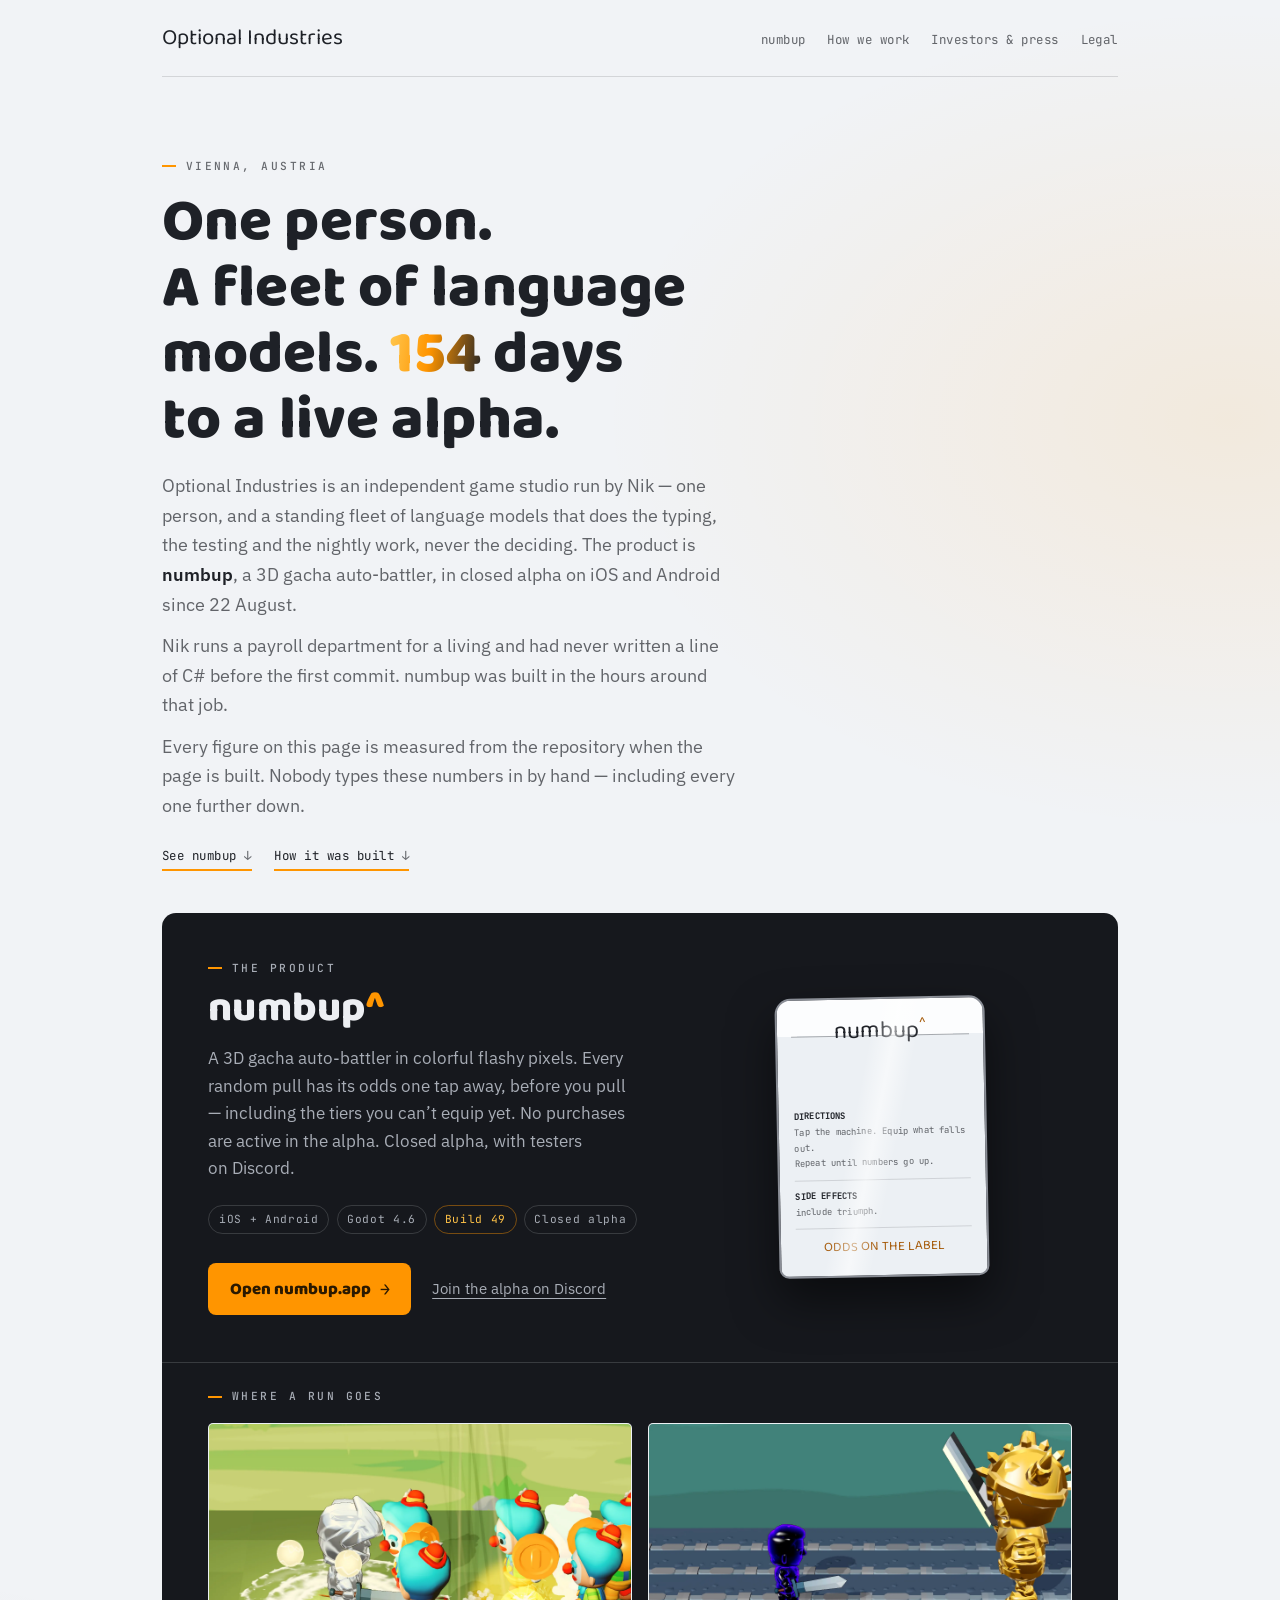
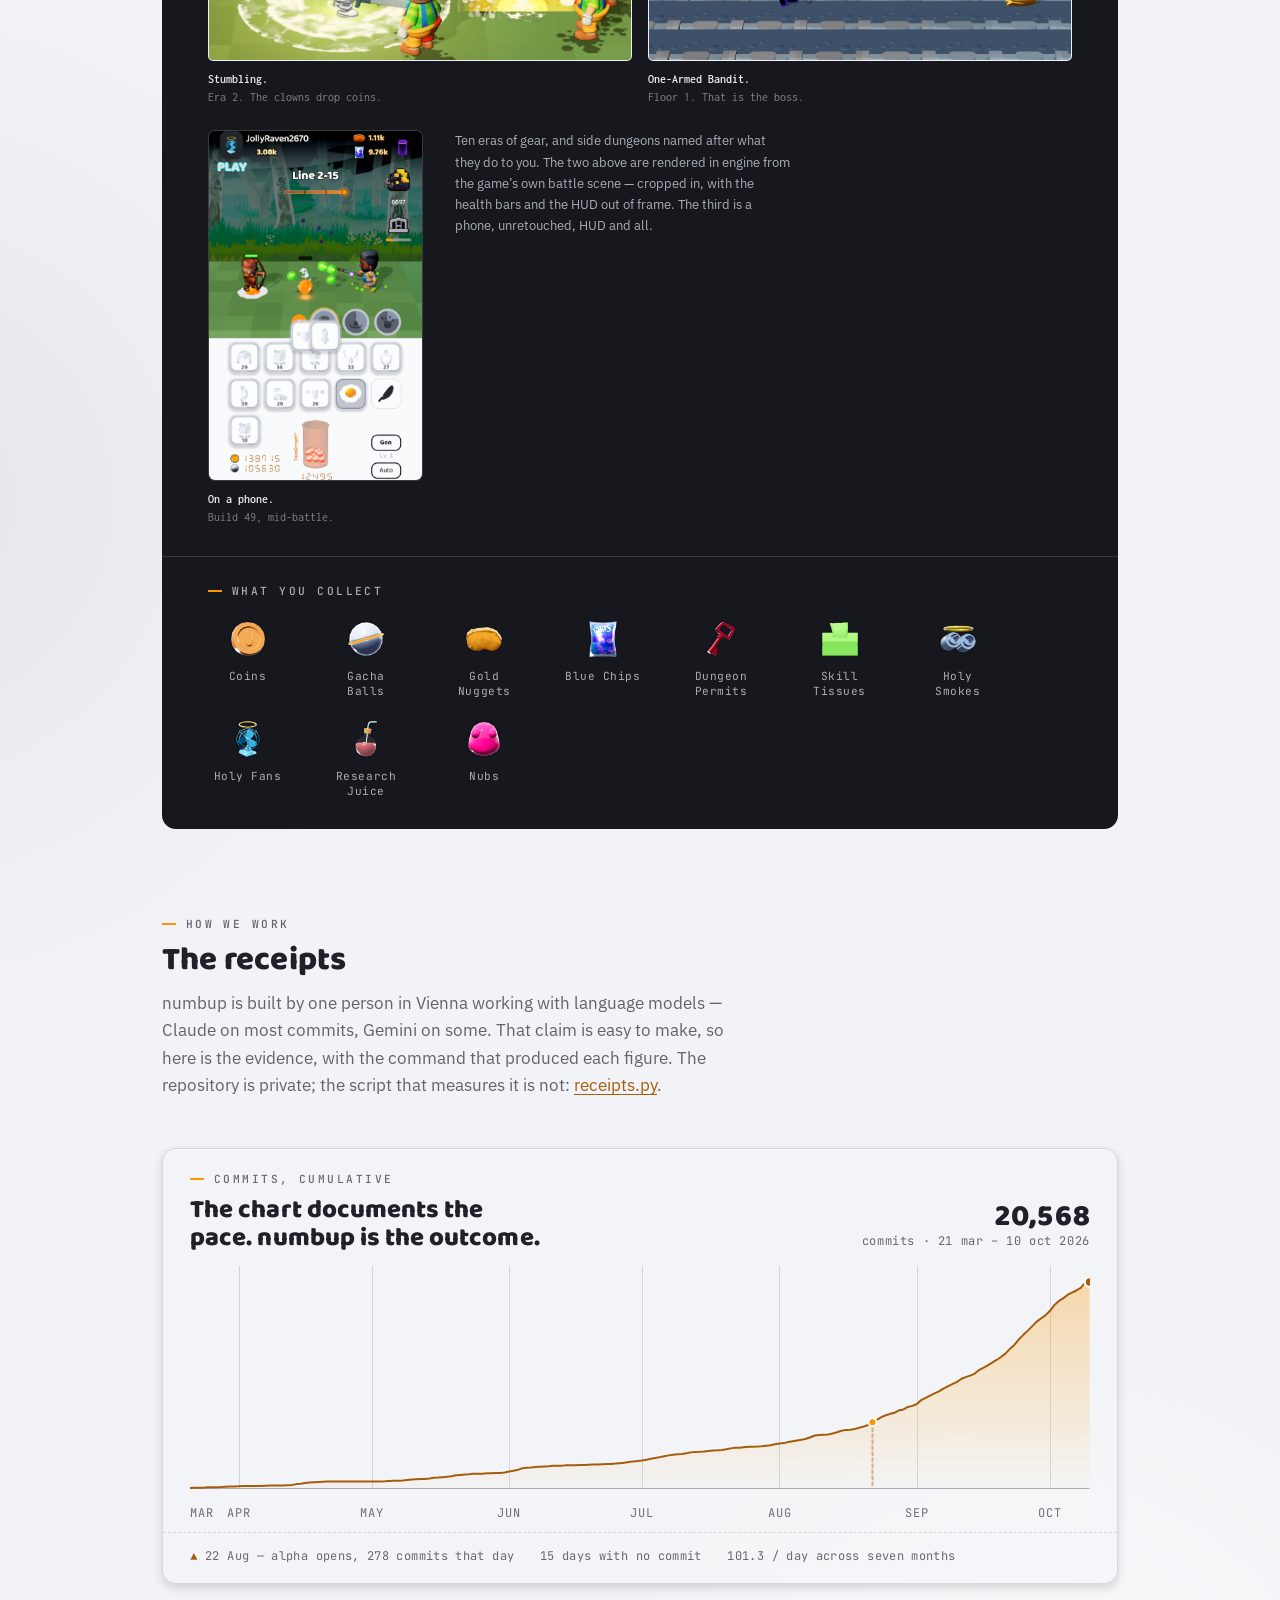
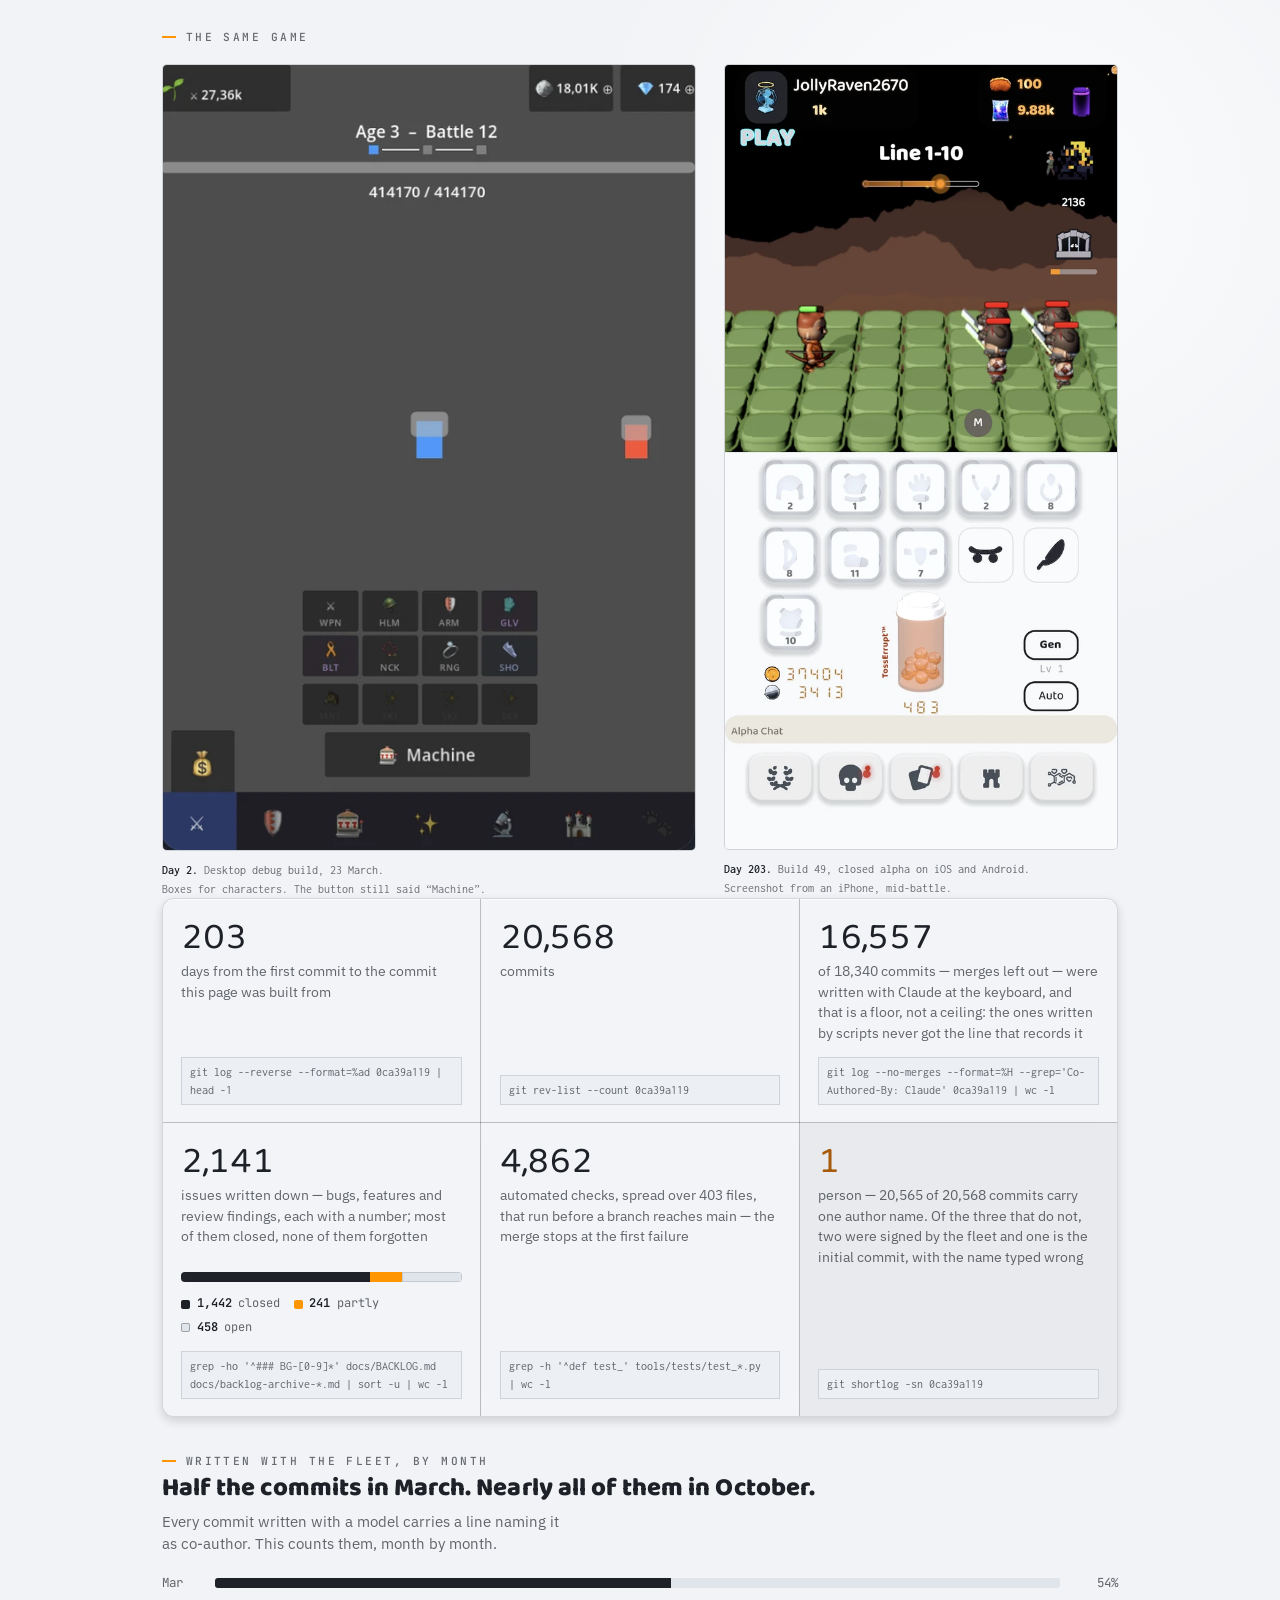
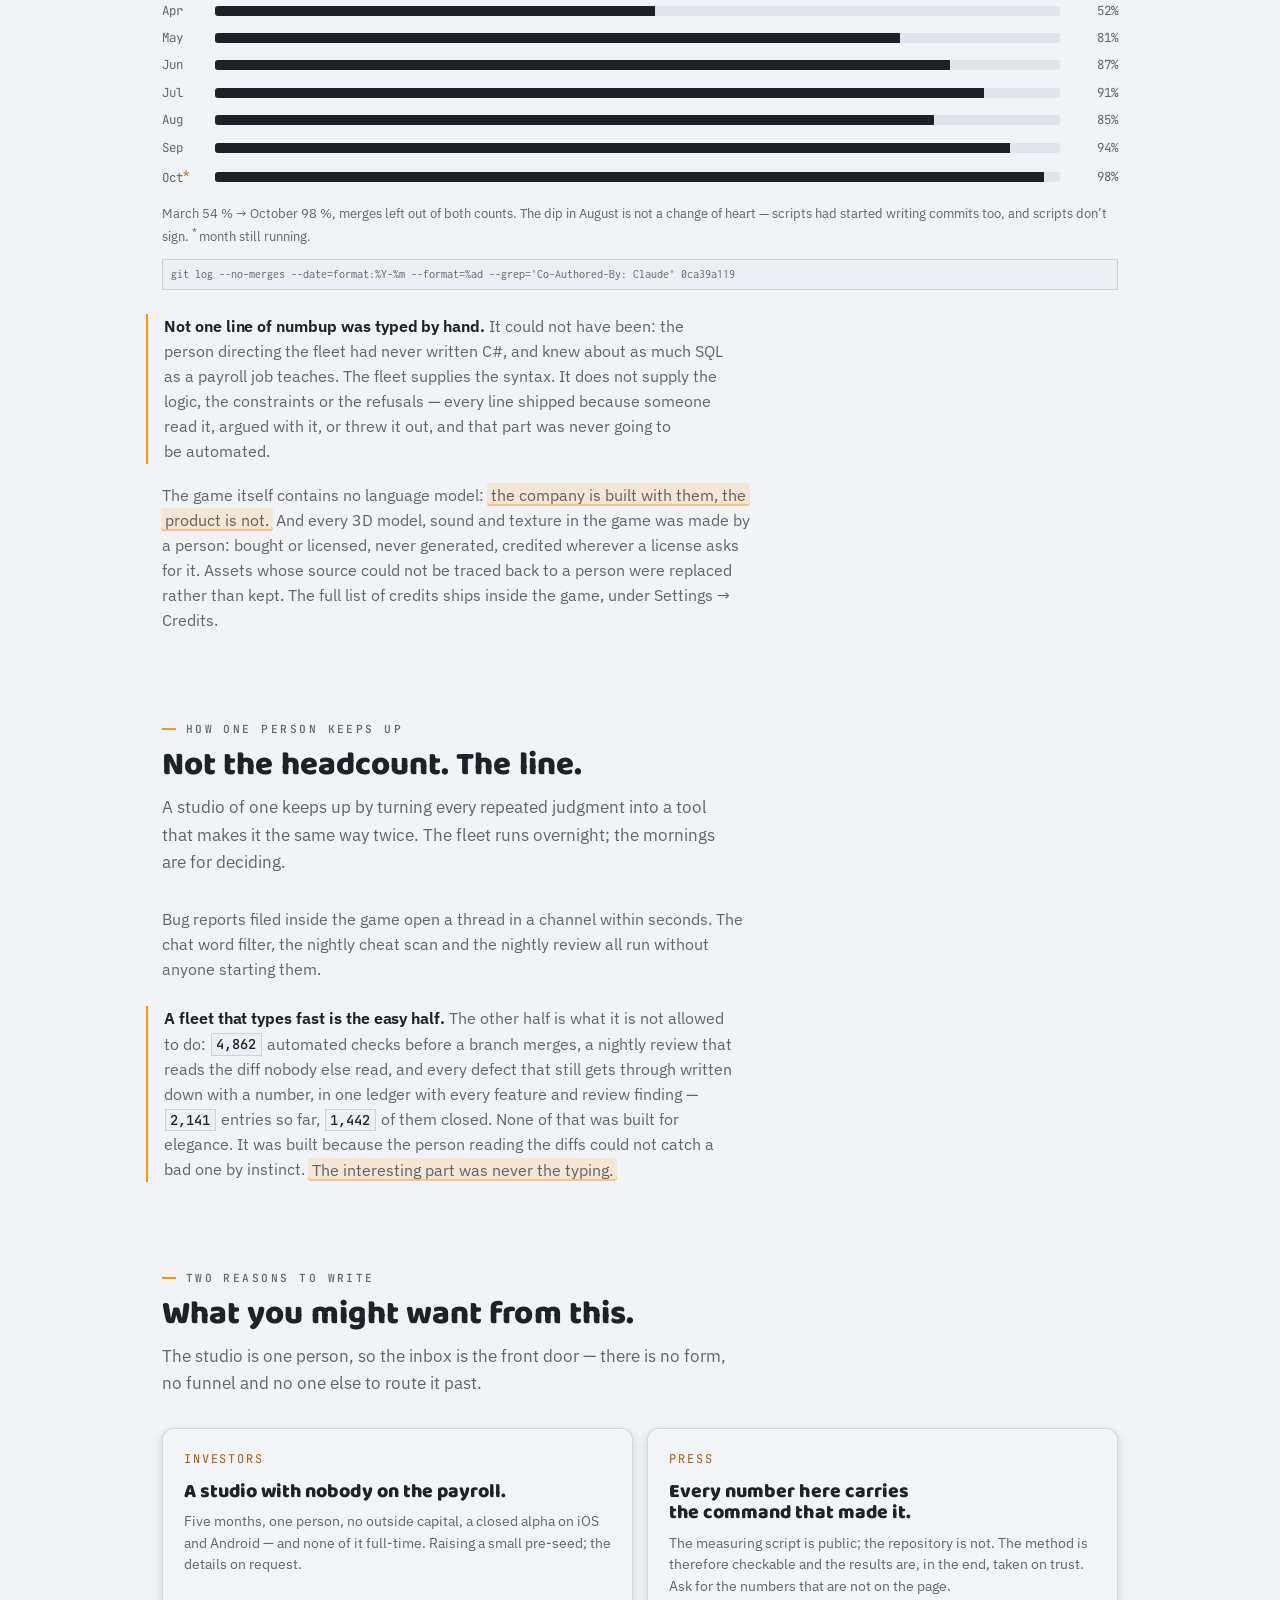
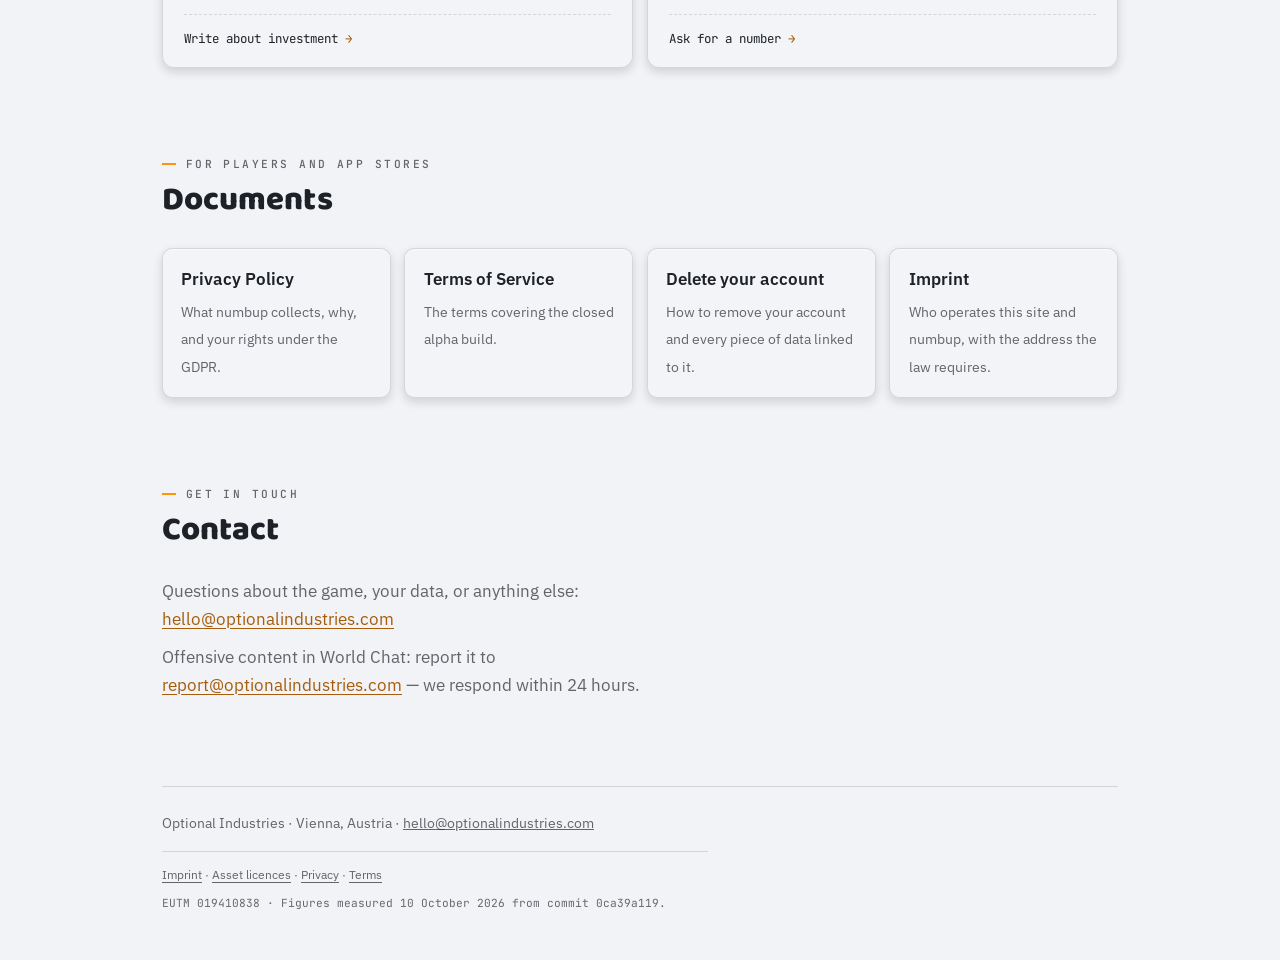
==== commit 1f9482c4: "deploy: Stand numbup@0ca39a119" ====
--- a/index.html
+++ b/index.html
@@ -5,11 +5,11 @@
 <meta name="viewport" content="width=device-width,initial-scale=1">
 
 <title>Optional Industries — indie game studio in Vienna | numbup</title>
-<meta name="description" content="An independent game studio in Vienna. One person, a fleet of language models, 20,566 commits in 154 days to a closed alpha on iOS and Android.">
+<meta name="description" content="An independent game studio in Vienna. One person, a fleet of language models, 20,568 commits in 154 days to a closed alpha on iOS and Android.">
 <meta name="color-scheme" content="light">
 <link rel="icon" href="/favicon.svg" type="image/svg+xml">
 
-<meta name="build-source" content="2951a41bf">
+<meta name="build-source" content="0ca39a119">
 <link rel="canonical" href="https://optionalindustries.com/">
 
 <script type="application/ld+json">
@@ -48,7 +48,7 @@
 <meta property="og:locale" content="en_US">
 <meta property="og:url" content="https://optionalindustries.com/">
 <meta property="og:title" content="One person. A fleet of language models. 154 days to a live alpha.">
-<meta property="og:description" content="An independent game studio in Vienna. One person, a fleet of language models, 20,566 commits in 154 days to a closed alpha. Every figure on the page carries the command that measured it.">
+<meta property="og:description" content="An independent game studio in Vienna. One person, a fleet of language models, 20,568 commits in 154 days to a closed alpha. Every figure on the page carries the command that measured it.">
 <meta property="og:image" content="https://optionalindustries.com/assets/og/og-card.jpg">
 <meta property="og:image:type" content="image/jpeg">
 <meta property="og:image:width" content="1200">
@@ -56,7 +56,7 @@
 <meta property="og:image:alt" content="A silver-armoured character swinging a sword into a crowd of clown enemies on a green tiled lane.">
 <meta name="twitter:card" content="summary_large_image">
 <meta name="twitter:title" content="One person. A fleet of language models. 154 days to a live alpha.">
-<meta name="twitter:description" content="An independent game studio in Vienna. 20,566 commits in 154 days to a closed alpha — every figure on the page carries the command that measured it.">
+<meta name="twitter:description" content="An independent game studio in Vienna. 20,568 commits in 154 days to a closed alpha — every figure on the page carries the command that measured it.">
 <meta name="twitter:image" content="https://optionalindustries.com/assets/og/og-card.jpg">
 <meta name="twitter:image:alt" content="A silver-armoured character swinging a sword into a crowd of clown enemies on a green tiled lane.">
 
@@ -1109,11 +1109,11 @@
           <p class="eyebrow">Commits, cumulative</p>
           <h2>The chart documents the pace. numbup is the outcome.</h2>
         </div>
-        <p class="proof-read"><b>20,566</b>commits · 21 mar – 10 oct 2026</p>
+        <p class="proof-read"><b>20,568</b>commits · 21 mar – 10 oct 2026</p>
       </div>
       <div class="chart-box">
         <canvas id="growth" role="img"
-          aria-label="Cumulative commits from 21 March 2026 to 10 October 2026, rising from 1 to 20,566, with the curve steepening sharply through August."></canvas>
+          aria-label="Cumulative commits from 21 March 2026 to 10 October 2026, rising from 1 to 20,568, with the curve steepening sharply through August."></canvas>
       </div>
       
       <div class="axis">
@@ -1151,25 +1151,25 @@
       <div class="fig">
         <span class="n">203</span>
         <span class="what">days from the first commit to the commit this page was built from</span>
-        <span class="src">git log --reverse --format=%ad 2951a41bf | head -1</span>
+        <span class="src">git log --reverse --format=%ad 0ca39a119 | head -1</span>
       </div>
       <div class="fig">
-        <span class="n">20,566</span>
+        <span class="n">20,568</span>
         <span class="what">commits</span>
-        <span class="src">git rev-list --count 2951a41bf</span>
+        <span class="src">git rev-list --count 0ca39a119</span>
       </div>
       <div class="fig">
-        <span class="n">16,555</span>
+        <span class="n">16,557</span>
         
-        <span class="what">of 18,338 commits — merges left out — were written with
+        <span class="what">of 18,340 commits — merges left out — were written with
           Claude at the keyboard, and that is a floor, not a ceiling: the ones written by
           scripts never got the line that records it</span>
-        <span class="src">git log --no-merges --format=%H --grep='Co-Authored-By: Claude' 2951a41bf | wc -l</span>
+        <span class="src">git log --no-merges --format=%H --grep='Co-Authored-By: Claude' 0ca39a119 | wc -l</span>
       </div>
       <div class="fig">
         <span class="n">2,141</span>
-        <span class="what">bugs written down — numbered, most of them closed, none of them forgotten</span>
-        <div class="bar" role="img" aria-label="Of 2,141 logged bugs: 1,442 closed, 241 partially closed, 458 open.">
+        <span class="what">issues written down — bugs, features and review findings, each with a number; most of them closed, none of them forgotten</span>
+        <div class="bar" role="img" aria-label="Of 2,141 logged issues: 1,442 closed, 241 partially closed, 458 open.">
           <i class="done" style="width:67.4%"></i>
           <i class="part" style="width:11.3%"></i>
           <i class="open" style="width:21.4%"></i>
@@ -1189,8 +1189,8 @@
       </div>
       <div class="fig punch">
         <span class="n">1</span>
-        <span class="what">person — 20,563 of 20,566 commits carry one author name. Of the three that do not, two were signed by the fleet and one is the initial commit, with the name typed wrong</span>
-        <span class="src">git shortlog -sn 2951a41bf</span>
+        <span class="what">person — 20,565 of 20,568 commits carry one author name. Of the three that do not, two were signed by the fleet and one is the initial commit, with the name typed wrong</span>
+        <span class="src">git shortlog -sn 0ca39a119</span>
       </div>
     </div>
 
@@ -1210,14 +1210,14 @@
         <div class="share-row"><span class="m">Jul</span><div class="bar" role="img" aria-label="July 2026: 1431 of 1565 non-merge commits carry the trailer, 91 percent"><i class="done" style="width:91%"></i></div><span class="p">91%</span></div>
         <div class="share-row"><span class="m">Aug</span><div class="bar" role="img" aria-label="August 2026: 3007 of 3521 non-merge commits carry the trailer, 85 percent"><i class="done" style="width:85%"></i></div><span class="p">85%</span></div>
         <div class="share-row"><span class="m">Sep</span><div class="bar" role="img" aria-label="September 2026: 7349 of 7825 non-merge commits carry the trailer, 94 percent"><i class="done" style="width:94%"></i></div><span class="p">94%</span></div>
-        <div class="share-row"><span class="m">Oct<sup>*</sup></span><div class="bar" role="img" aria-label="October 2026: 2764 of 2810 non-merge commits carry the trailer, 98 percent"><i class="done" style="width:98%"></i></div><span class="p">98%</span></div>
+        <div class="share-row"><span class="m">Oct<sup>*</sup></span><div class="bar" role="img" aria-label="October 2026: 2766 of 2812 non-merge commits carry the trailer, 98 percent"><i class="done" style="width:98%"></i></div><span class="p">98%</span></div>
       </div>
       
       <p class="share-foot">March 54&thinsp;% &rarr; October
         98&thinsp;%, merges left out of both counts. The dip in August is not a
         change of heart — scripts had started writing commits too, and scripts don&rsquo;t sign.
         <sup>*</sup>&#8239;month still running.</p>
-      <span class="src">git log --no-merges --date=format:%Y-%m --format=%ad --grep='Co-Authored-By: Claude' 2951a41bf</span>
+      <span class="src">git log --no-merges --date=format:%Y-%m --format=%ad --grep='Co-Authored-By: Claude' 0ca39a119</span>
     </div>
 
     <p class="note-line key"><strong>Not one line of numbup was typed by hand.</strong> It could not
@@ -1250,8 +1250,9 @@
     <p class="note-line key"><strong>A fleet that types fast is the easy half.</strong> The other half
        is what it is not allowed to do: <b class="num">4,862</b> automated checks before a branch merges, a nightly review that
        reads the diff nobody else read, and every defect that still gets through written down with
-       a number &mdash; <b class="num">2,141</b> so far, <b class="num">1,442</b> of
-       them closed. None of that was built for elegance. It was built because the person reading
+       a number, in one ledger with every feature and review finding &mdash;
+       <b class="num">2,141</b> entries so far, <b class="num">1,442</b> of them closed.
+       None of that was built for elegance. It was built because the person reading
        the diffs could not catch a bad one by instinct.
        <mark>The interesting part was never the typing.</mark></p>
   </section>
@@ -1327,7 +1328,7 @@
       <a href="https://optionalindustries.com/numbup/privacy.html">Privacy</a> &middot;
       <a href="https://optionalindustries.com/numbup/terms.html">Terms</a>
     </p>
-    <p class="fine">EUTM 019410838 · Figures measured 10 October 2026 from commit 2951a41bf.</p>
+    <p class="fine">EUTM 019410838 · Figures measured 10 October 2026 from commit 0ca39a119.</p>
   </footer>
 
 </div>
@@ -1354,7 +1355,7 @@
 
   
 
-  var SERIES = [1,16,16,34,80,80,80,89,117,153,160,177,200,200,200,200,206,222,239,247,248,253,276,306,388,418,505,557,585,604,632,638,642,649,655,655,655,655,655,655,655,655,655,657,669,705,718,726,745,794,841,864,896,896,947,1026,1046,1085,1122,1178,1263,1305,1351,1367,1411,1412,1420,1470,1483,1501,1504,1543,1655,1733,1815,1979,2027,2047,2086,2134,2154,2165,2214,2226,2234,2261,2266,2274,2288,2302,2318,2336,2355,2379,2390,2402,2435,2481,2524,2589,2658,2693,2746,2826,2912,3002,3082,3168,3258,3321,3363,3400,3465,3557,3601,3616,3647,3691,3741,3760,3803,3874,3957,4016,4022,4079,4118,4119,4136,4164,4218,4270,4362,4438,4481,4592,4675,4750,4807,4915,5072,5236,5288,5316,5339,5438,5569,5711,5802,5825,5894,6019,6133,6293,6571,6804,7073,7260,7406,7521,7753,7848,8095,8202,8388,8774,9006,9233,9448,9640,9929,10155,10366,10577,10879,11068,11219,11401,11762,11996,12254,12519,12782,13077,13414,13888,14280,14822,15267,15687,16136,16591,16925,17232,17670,18243,18653,18935,19273,19514,19721,19974,20503,20566];
+  var SERIES = [1,16,16,34,80,80,80,89,117,153,160,177,200,200,200,200,206,222,239,247,248,253,276,306,388,418,505,557,585,604,632,638,642,649,655,655,655,655,655,655,655,655,655,657,669,705,718,726,745,794,841,864,896,896,947,1026,1046,1085,1122,1178,1263,1305,1351,1367,1411,1412,1420,1470,1483,1501,1504,1543,1655,1733,1815,1979,2027,2047,2086,2134,2154,2165,2214,2226,2234,2261,2266,2274,2288,2302,2318,2336,2355,2379,2390,2402,2435,2481,2524,2589,2658,2693,2746,2826,2912,3002,3082,3168,3258,3321,3363,3400,3465,3557,3601,3616,3647,3691,3741,3760,3803,3874,3957,4016,4022,4079,4118,4119,4136,4164,4218,4270,4362,4438,4481,4592,4675,4750,4807,4915,5072,5236,5288,5316,5339,5438,5569,5711,5802,5825,5894,6019,6133,6293,6571,6804,7073,7260,7406,7521,7753,7848,8095,8202,8388,8774,9006,9233,9448,9640,9929,10155,10366,10577,10879,11068,11219,11401,11762,11996,12254,12519,12782,13077,13414,13888,14280,14822,15267,15687,16136,16591,16925,17232,17670,18243,18653,18935,19273,19514,19721,19974,20503,20568];
   var MONTHS = [0,11,41,72,102,133,164,194];   
   var ALPHA = 154;                          
 
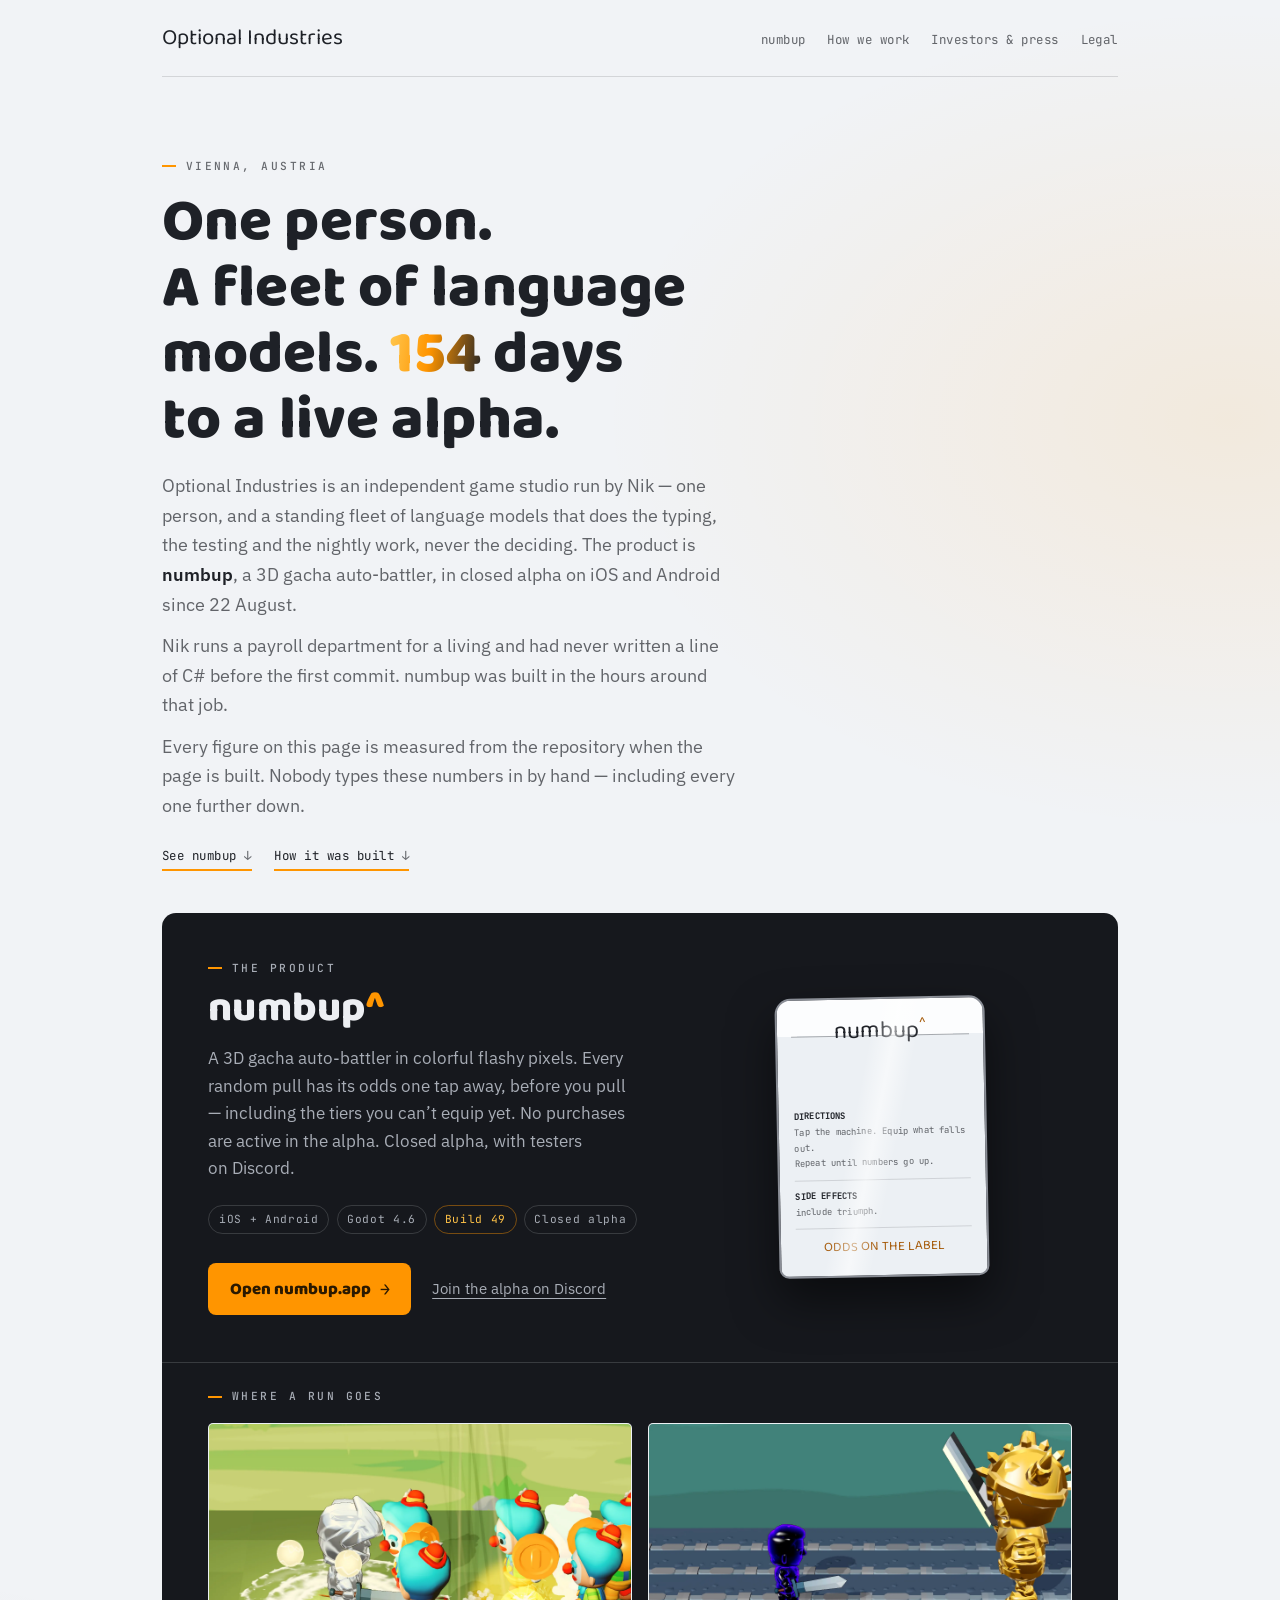
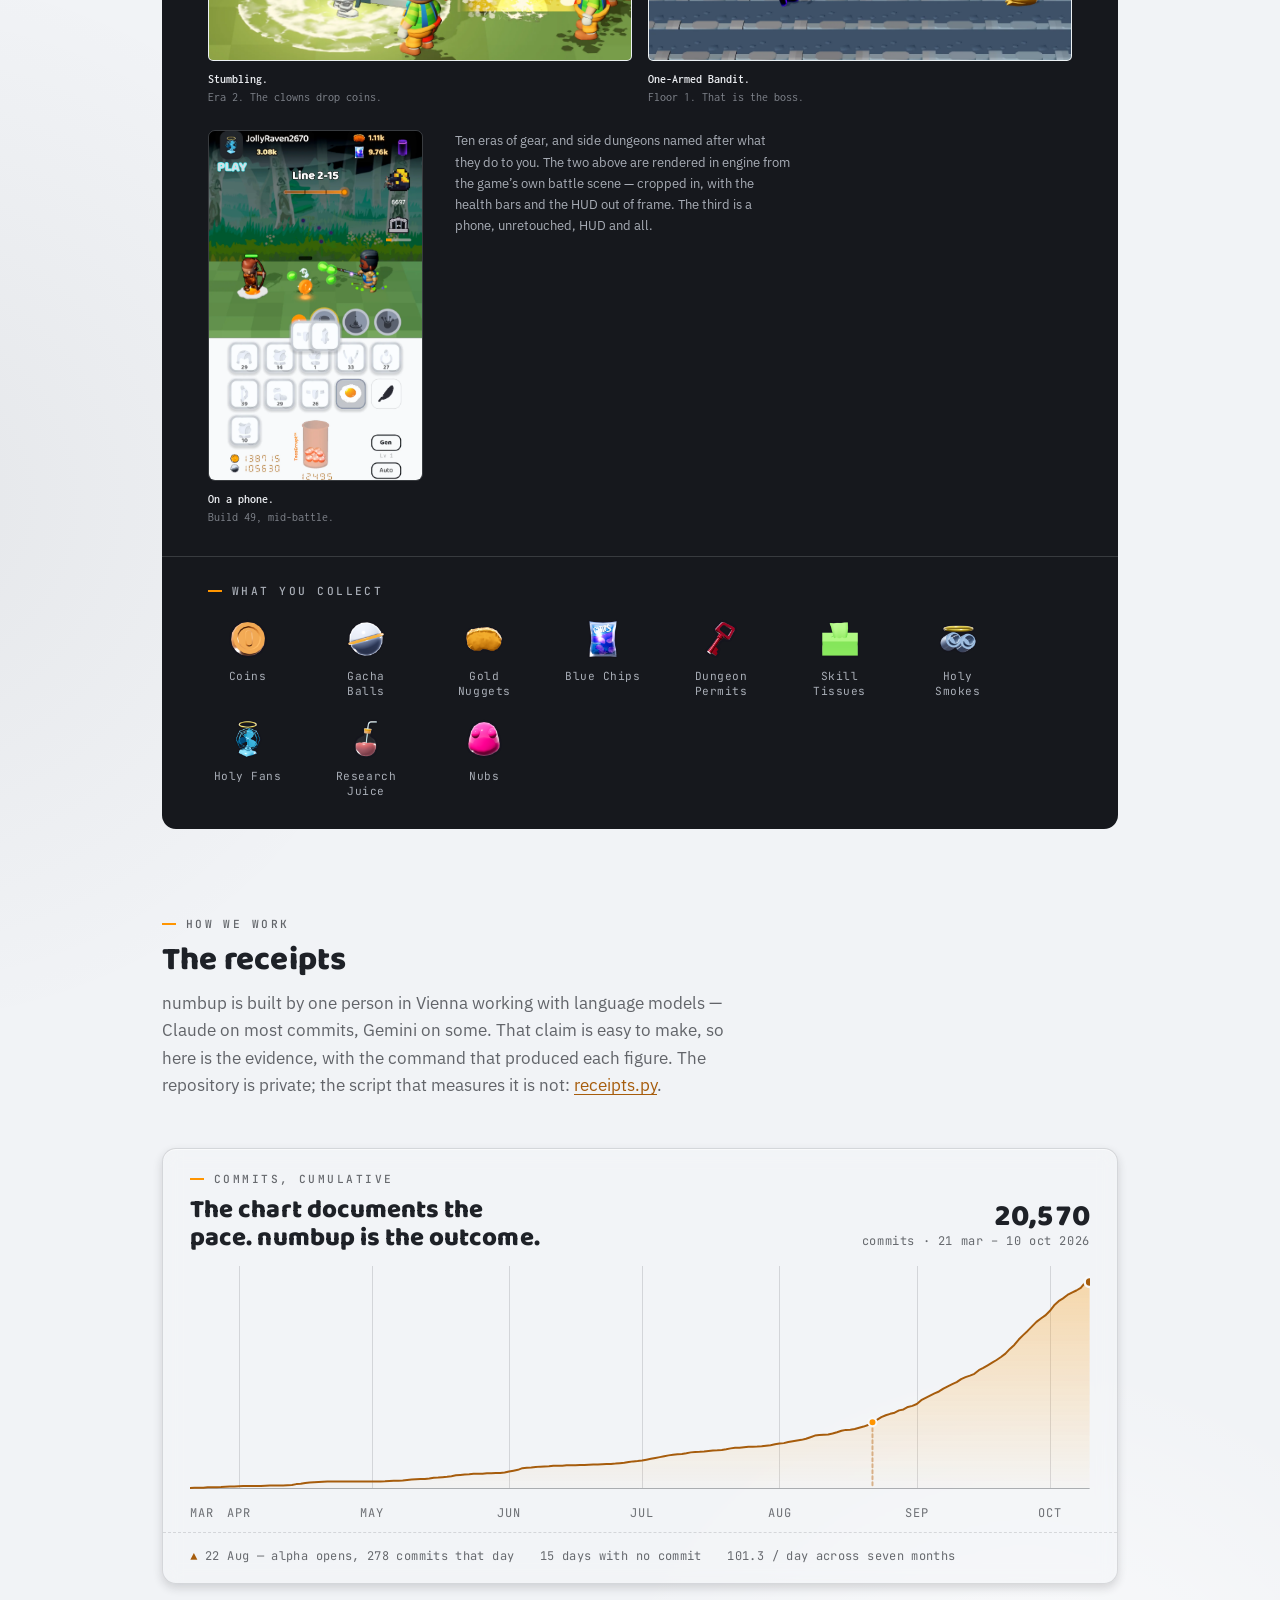
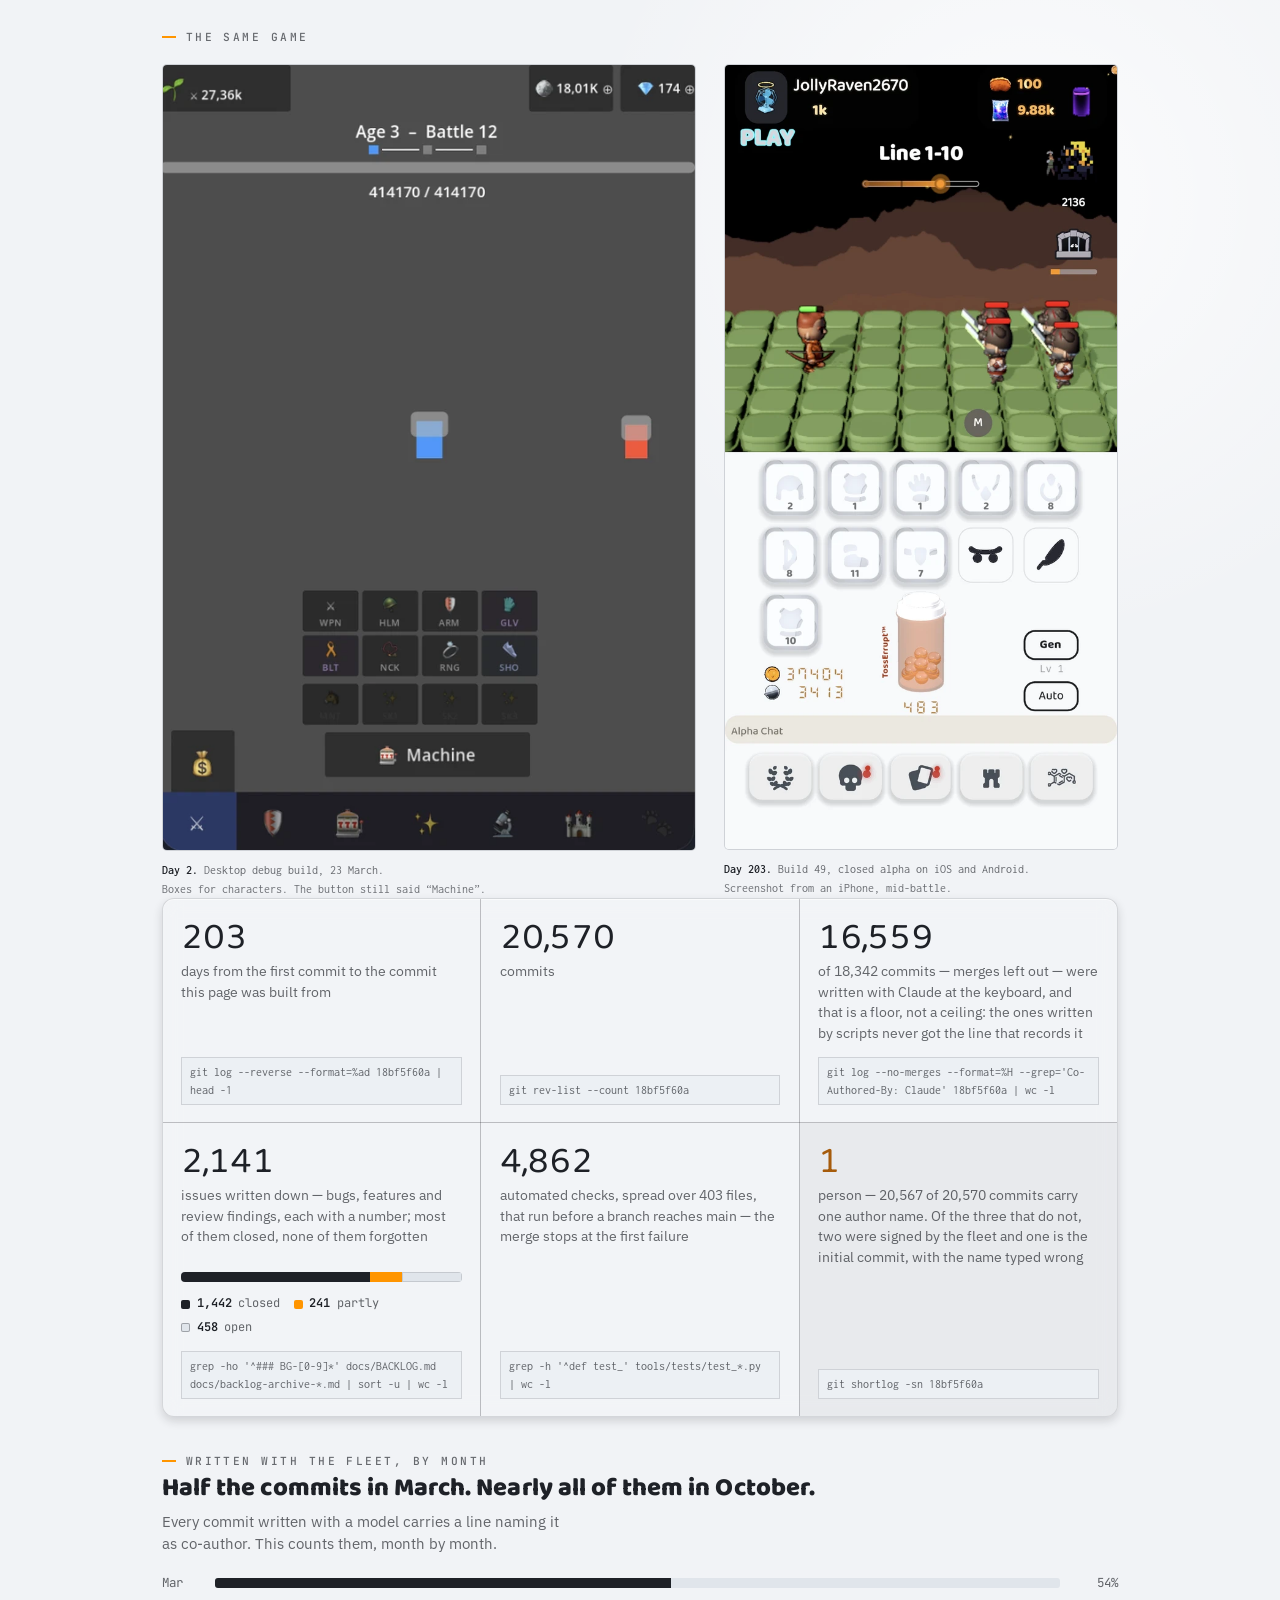
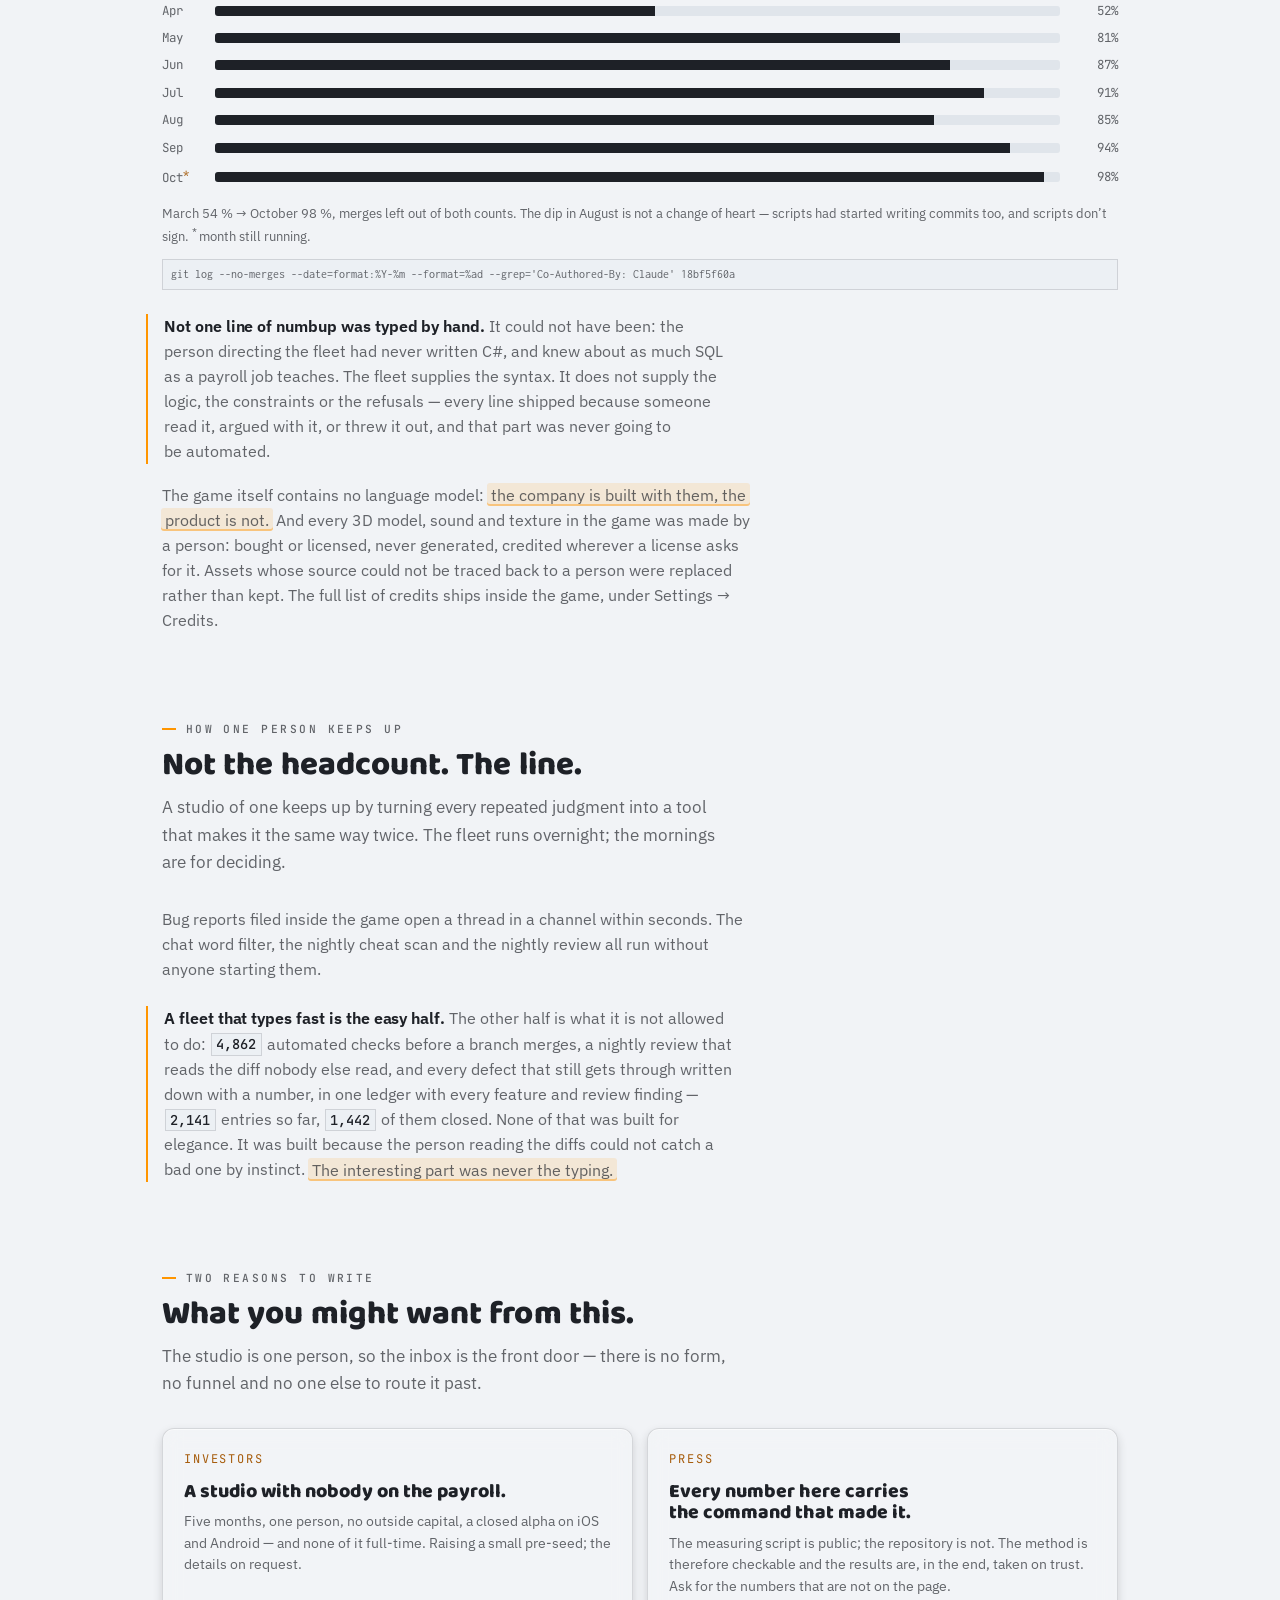
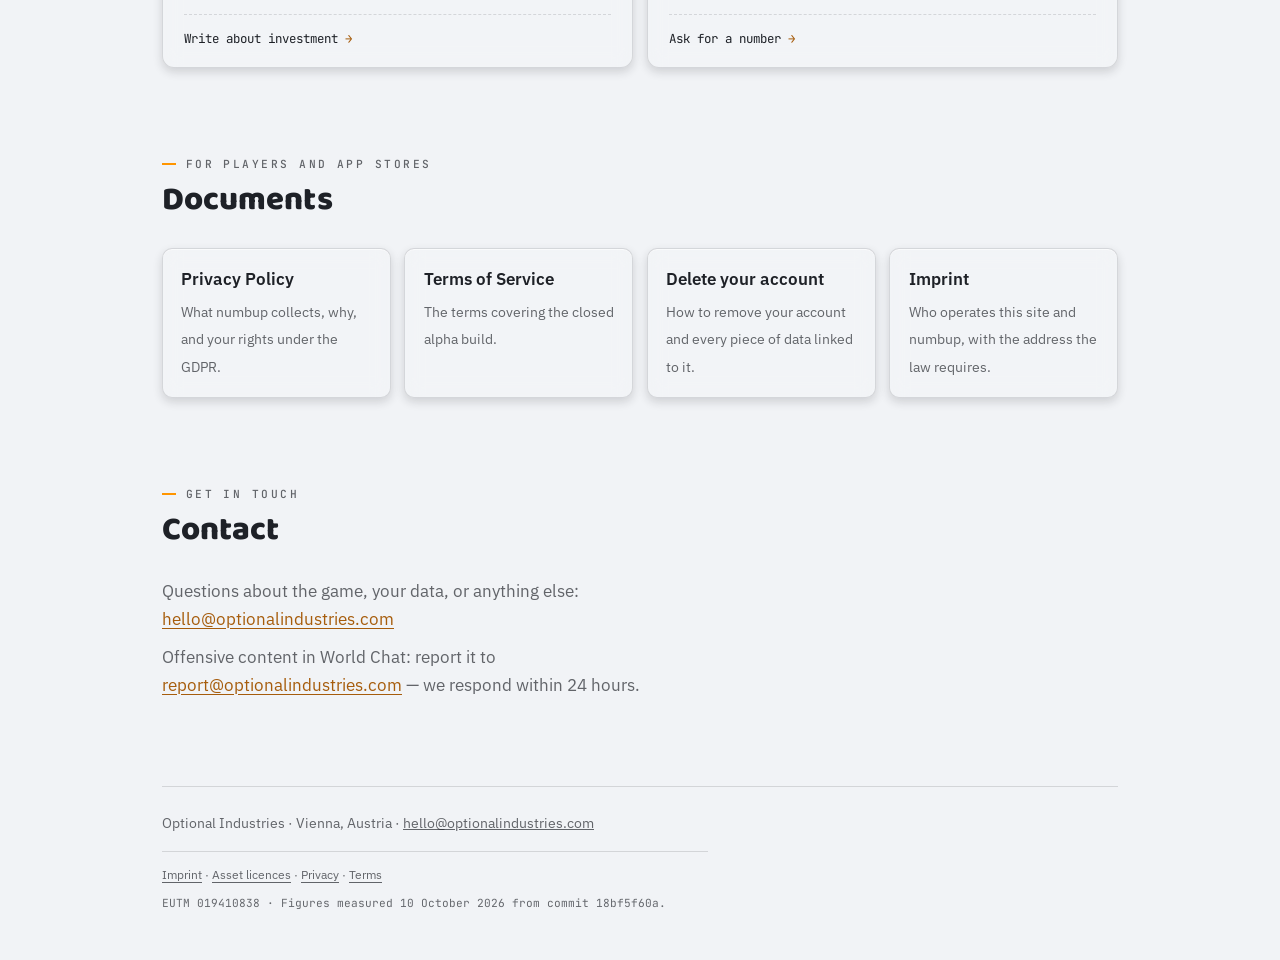
==== commit 12451205: "deploy: Stand numbup@18bf5f60a" ====
--- a/index.html
+++ b/index.html
@@ -5,11 +5,11 @@
 <meta name="viewport" content="width=device-width,initial-scale=1">
 
 <title>Optional Industries — indie game studio in Vienna | numbup</title>
-<meta name="description" content="An independent game studio in Vienna. One person, a fleet of language models, 20,568 commits in 154 days to a closed alpha on iOS and Android.">
+<meta name="description" content="An independent game studio in Vienna. One person, a fleet of language models, 20,570 commits in 154 days to a closed alpha on iOS and Android.">
 <meta name="color-scheme" content="light">
 <link rel="icon" href="/favicon.svg" type="image/svg+xml">
 
-<meta name="build-source" content="0ca39a119">
+<meta name="build-source" content="18bf5f60a">
 <link rel="canonical" href="https://optionalindustries.com/">
 
 <script type="application/ld+json">
@@ -48,7 +48,7 @@
 <meta property="og:locale" content="en_US">
 <meta property="og:url" content="https://optionalindustries.com/">
 <meta property="og:title" content="One person. A fleet of language models. 154 days to a live alpha.">
-<meta property="og:description" content="An independent game studio in Vienna. One person, a fleet of language models, 20,568 commits in 154 days to a closed alpha. Every figure on the page carries the command that measured it.">
+<meta property="og:description" content="An independent game studio in Vienna. One person, a fleet of language models, 20,570 commits in 154 days to a closed alpha. Every figure on the page carries the command that measured it.">
 <meta property="og:image" content="https://optionalindustries.com/assets/og/og-card.jpg">
 <meta property="og:image:type" content="image/jpeg">
 <meta property="og:image:width" content="1200">
@@ -56,7 +56,7 @@
 <meta property="og:image:alt" content="A silver-armoured character swinging a sword into a crowd of clown enemies on a green tiled lane.">
 <meta name="twitter:card" content="summary_large_image">
 <meta name="twitter:title" content="One person. A fleet of language models. 154 days to a live alpha.">
-<meta name="twitter:description" content="An independent game studio in Vienna. 20,568 commits in 154 days to a closed alpha — every figure on the page carries the command that measured it.">
+<meta name="twitter:description" content="An independent game studio in Vienna. 20,570 commits in 154 days to a closed alpha — every figure on the page carries the command that measured it.">
 <meta name="twitter:image" content="https://optionalindustries.com/assets/og/og-card.jpg">
 <meta name="twitter:image:alt" content="A silver-armoured character swinging a sword into a crowd of clown enemies on a green tiled lane.">
 
@@ -1109,11 +1109,11 @@
           <p class="eyebrow">Commits, cumulative</p>
           <h2>The chart documents the pace. numbup is the outcome.</h2>
         </div>
-        <p class="proof-read"><b>20,568</b>commits · 21 mar – 10 oct 2026</p>
+        <p class="proof-read"><b>20,570</b>commits · 21 mar – 10 oct 2026</p>
       </div>
       <div class="chart-box">
         <canvas id="growth" role="img"
-          aria-label="Cumulative commits from 21 March 2026 to 10 October 2026, rising from 1 to 20,568, with the curve steepening sharply through August."></canvas>
+          aria-label="Cumulative commits from 21 March 2026 to 10 October 2026, rising from 1 to 20,570, with the curve steepening sharply through August."></canvas>
       </div>
       
       <div class="axis">
@@ -1151,20 +1151,20 @@
       <div class="fig">
         <span class="n">203</span>
         <span class="what">days from the first commit to the commit this page was built from</span>
-        <span class="src">git log --reverse --format=%ad 0ca39a119 | head -1</span>
+        <span class="src">git log --reverse --format=%ad 18bf5f60a | head -1</span>
       </div>
       <div class="fig">
-        <span class="n">20,568</span>
+        <span class="n">20,570</span>
         <span class="what">commits</span>
-        <span class="src">git rev-list --count 0ca39a119</span>
+        <span class="src">git rev-list --count 18bf5f60a</span>
       </div>
       <div class="fig">
-        <span class="n">16,557</span>
+        <span class="n">16,559</span>
         
-        <span class="what">of 18,340 commits — merges left out — were written with
+        <span class="what">of 18,342 commits — merges left out — were written with
           Claude at the keyboard, and that is a floor, not a ceiling: the ones written by
           scripts never got the line that records it</span>
-        <span class="src">git log --no-merges --format=%H --grep='Co-Authored-By: Claude' 0ca39a119 | wc -l</span>
+        <span class="src">git log --no-merges --format=%H --grep='Co-Authored-By: Claude' 18bf5f60a | wc -l</span>
       </div>
       <div class="fig">
         <span class="n">2,141</span>
@@ -1189,8 +1189,8 @@
       </div>
       <div class="fig punch">
         <span class="n">1</span>
-        <span class="what">person — 20,565 of 20,568 commits carry one author name. Of the three that do not, two were signed by the fleet and one is the initial commit, with the name typed wrong</span>
-        <span class="src">git shortlog -sn 0ca39a119</span>
+        <span class="what">person — 20,567 of 20,570 commits carry one author name. Of the three that do not, two were signed by the fleet and one is the initial commit, with the name typed wrong</span>
+        <span class="src">git shortlog -sn 18bf5f60a</span>
       </div>
     </div>
 
@@ -1210,14 +1210,14 @@
         <div class="share-row"><span class="m">Jul</span><div class="bar" role="img" aria-label="July 2026: 1431 of 1565 non-merge commits carry the trailer, 91 percent"><i class="done" style="width:91%"></i></div><span class="p">91%</span></div>
         <div class="share-row"><span class="m">Aug</span><div class="bar" role="img" aria-label="August 2026: 3007 of 3521 non-merge commits carry the trailer, 85 percent"><i class="done" style="width:85%"></i></div><span class="p">85%</span></div>
         <div class="share-row"><span class="m">Sep</span><div class="bar" role="img" aria-label="September 2026: 7349 of 7825 non-merge commits carry the trailer, 94 percent"><i class="done" style="width:94%"></i></div><span class="p">94%</span></div>
-        <div class="share-row"><span class="m">Oct<sup>*</sup></span><div class="bar" role="img" aria-label="October 2026: 2766 of 2812 non-merge commits carry the trailer, 98 percent"><i class="done" style="width:98%"></i></div><span class="p">98%</span></div>
+        <div class="share-row"><span class="m">Oct<sup>*</sup></span><div class="bar" role="img" aria-label="October 2026: 2768 of 2814 non-merge commits carry the trailer, 98 percent"><i class="done" style="width:98%"></i></div><span class="p">98%</span></div>
       </div>
       
       <p class="share-foot">March 54&thinsp;% &rarr; October
         98&thinsp;%, merges left out of both counts. The dip in August is not a
         change of heart — scripts had started writing commits too, and scripts don&rsquo;t sign.
         <sup>*</sup>&#8239;month still running.</p>
-      <span class="src">git log --no-merges --date=format:%Y-%m --format=%ad --grep='Co-Authored-By: Claude' 0ca39a119</span>
+      <span class="src">git log --no-merges --date=format:%Y-%m --format=%ad --grep='Co-Authored-By: Claude' 18bf5f60a</span>
     </div>
 
     <p class="note-line key"><strong>Not one line of numbup was typed by hand.</strong> It could not
@@ -1328,7 +1328,7 @@
       <a href="https://optionalindustries.com/numbup/privacy.html">Privacy</a> &middot;
       <a href="https://optionalindustries.com/numbup/terms.html">Terms</a>
     </p>
-    <p class="fine">EUTM 019410838 · Figures measured 10 October 2026 from commit 0ca39a119.</p>
+    <p class="fine">EUTM 019410838 · Figures measured 10 October 2026 from commit 18bf5f60a.</p>
   </footer>
 
 </div>
@@ -1355,7 +1355,7 @@
 
   
 
-  var SERIES = [1,16,16,34,80,80,80,89,117,153,160,177,200,200,200,200,206,222,239,247,248,253,276,306,388,418,505,557,585,604,632,638,642,649,655,655,655,655,655,655,655,655,655,657,669,705,718,726,745,794,841,864,896,896,947,1026,1046,1085,1122,1178,1263,1305,1351,1367,1411,1412,1420,1470,1483,1501,1504,1543,1655,1733,1815,1979,2027,2047,2086,2134,2154,2165,2214,2226,2234,2261,2266,2274,2288,2302,2318,2336,2355,2379,2390,2402,2435,2481,2524,2589,2658,2693,2746,2826,2912,3002,3082,3168,3258,3321,3363,3400,3465,3557,3601,3616,3647,3691,3741,3760,3803,3874,3957,4016,4022,4079,4118,4119,4136,4164,4218,4270,4362,4438,4481,4592,4675,4750,4807,4915,5072,5236,5288,5316,5339,5438,5569,5711,5802,5825,5894,6019,6133,6293,6571,6804,7073,7260,7406,7521,7753,7848,8095,8202,8388,8774,9006,9233,9448,9640,9929,10155,10366,10577,10879,11068,11219,11401,11762,11996,12254,12519,12782,13077,13414,13888,14280,14822,15267,15687,16136,16591,16925,17232,17670,18243,18653,18935,19273,19514,19721,19974,20503,20568];
+  var SERIES = [1,16,16,34,80,80,80,89,117,153,160,177,200,200,200,200,206,222,239,247,248,253,276,306,388,418,505,557,585,604,632,638,642,649,655,655,655,655,655,655,655,655,655,657,669,705,718,726,745,794,841,864,896,896,947,1026,1046,1085,1122,1178,1263,1305,1351,1367,1411,1412,1420,1470,1483,1501,1504,1543,1655,1733,1815,1979,2027,2047,2086,2134,2154,2165,2214,2226,2234,2261,2266,2274,2288,2302,2318,2336,2355,2379,2390,2402,2435,2481,2524,2589,2658,2693,2746,2826,2912,3002,3082,3168,3258,3321,3363,3400,3465,3557,3601,3616,3647,3691,3741,3760,3803,3874,3957,4016,4022,4079,4118,4119,4136,4164,4218,4270,4362,4438,4481,4592,4675,4750,4807,4915,5072,5236,5288,5316,5339,5438,5569,5711,5802,5825,5894,6019,6133,6293,6571,6804,7073,7260,7406,7521,7753,7848,8095,8202,8388,8774,9006,9233,9448,9640,9929,10155,10366,10577,10879,11068,11219,11401,11762,11996,12254,12519,12782,13077,13414,13888,14280,14822,15267,15687,16136,16591,16925,17232,17670,18243,18653,18935,19273,19514,19721,19974,20503,20570];
   var MONTHS = [0,11,41,72,102,133,164,194];   
   var ALPHA = 154;                          
 
